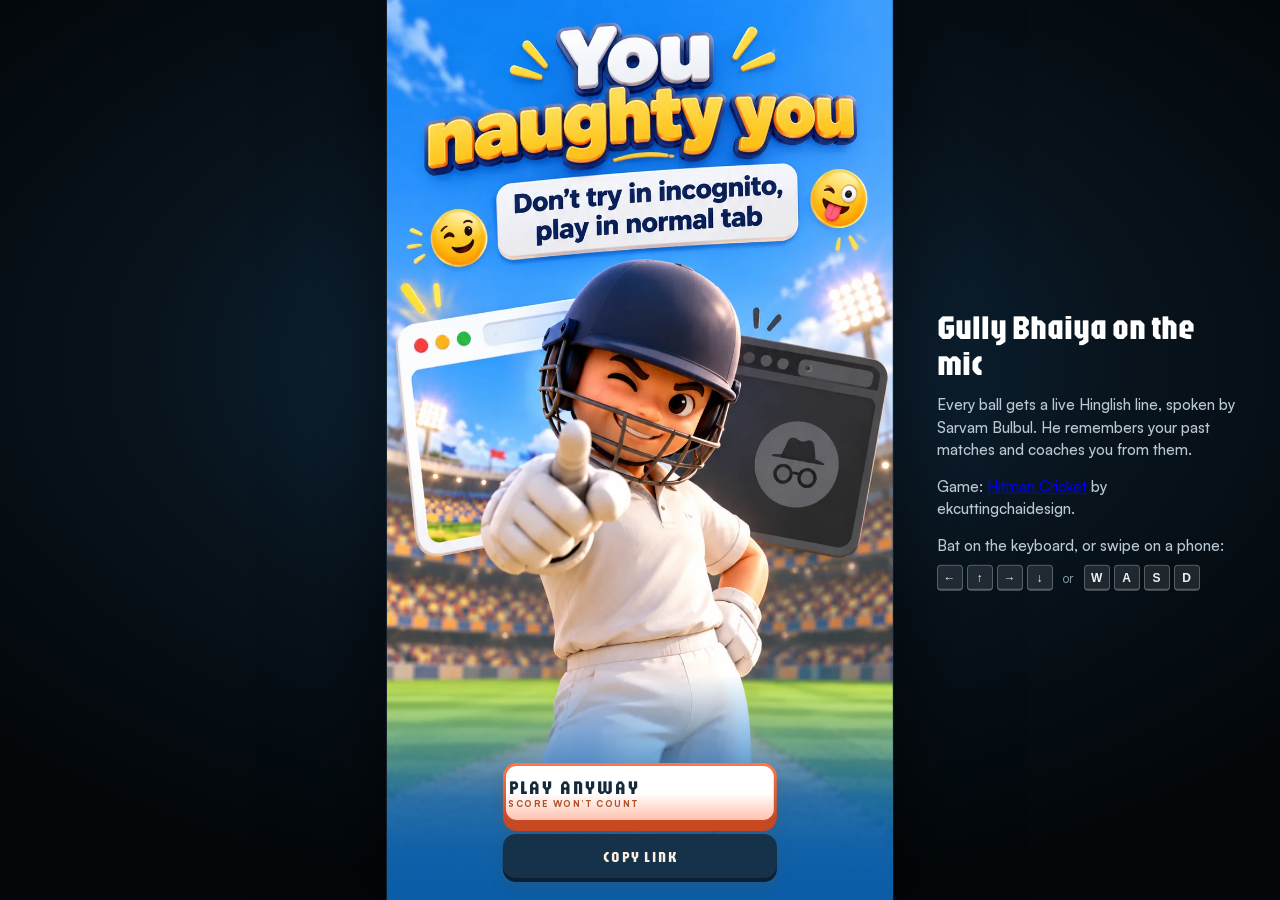
==== src/bulbul_build/web/hitman/index.html @ 7174f28b "Hitman: highlight reel of the innings, with a Share button on the end card Each ball is recorded in " ====
<!doctype html>
<html lang="en">
  <head>
    <meta charset="UTF-8" />
    <meta name="viewport" content="width=device-width, initial-scale=1.0, viewport-fit=cover" />
    <meta name="theme-color" content="#101e2c" />
    <meta name="description" content="Own the crease. A free 3D cricket batting challenge: five overs, three wickets, and one high score to chase." />
    <meta property="og:title" content="Hitman Cricket — Own the crease" />
    <meta property="og:description" content="Five overs. Three wickets. Swipe to bat on your phone, or play with your keyboard. Can you beat your friends?" />
    <meta property="og:type" content="website" />
    <title>Hitman Cricket with Gully Bhaiya — live Bulbul commentary</title>
    <link rel="icon" type="image/svg+xml" href="favicon.svg" />
    <script type="module" crossorigin src="./assets/index-Nsy9XNkb.js"></script>
    <link rel="stylesheet" crossorigin href="./assets/index-D9Z8bbil.css">
  </head>
  <body>
    <div id="app"></div>
    <!-- Beside the game on a desktop, where there is room (see .desk-note in styles.css). -->
    <!-- Bulbul build: features that need the game's own server, or stand between the player and the innings. -->
    <style>#cover-profile,#feedback-open,#feedback-pause,#feedback-card,#challenge-set,#card-key,.ec-player{display:none!important}</style>
    <aside class="desk-note" aria-label="About this page">
      <h2>Gully Bhaiya on the mic</h2>
      <p>Every ball gets a live Hinglish line, spoken by Sarvam Bulbul. He remembers your past matches and coaches you from them.</p>
      <p class="bb-credit">Game: <a href="https://github.com/ekcuttingchaidesign/Hitman-Cricket" target="_blank" rel="noopener">Hitman Cricket</a> by ekcuttingchaidesign.</p>
      <p>Bat on the keyboard, or swipe on a phone:</p>
      <div class="desk-keys"><span class="desk-keyset"><kbd>←</kbd><kbd>↑</kbd><kbd>→</kbd><kbd>↓</kbd></span><span>or</span><span class="desk-keyset"><kbd>W</kbd><kbd>A</kbd><kbd>S</kbd><kbd>D</kbd></span></div>
    </aside>
    <!-- bulbul-build: Gully Bhaiya live commentary (Sarvam Bulbul). The game is Hitman Cricket by ekcuttingchaidesign. -->
    <script src="/static/hitman-voice.js"></script>
    <!-- bulbul-build: the highlight reel and its Share button (records in the browser). -->
    <script src="/static/hitman-reel.js"></script>
  </body>
</html>
---- src/bulbul_build/web/hitman/assets/index-D9Z8bbil.css ----
.k-t-overline{font:700 calc(var(--u) * 11)/1.2 var(--f-ui);letter-spacing:.14em;text-transform:uppercase}.k-t-tag{font:700 calc(var(--u) * 9)/1.2 var(--f-ui);letter-spacing:.1em;text-transform:uppercase}.k-t-body{font:500 calc(var(--u) * 14)/1.4 var(--f-ui)}.k-t-small{font:500 calc(var(--u) * 12)/1.3 var(--f-ui)}.k-t-label{font:700 calc(var(--u) * 14)/1.3 var(--f-ui)}.k-t-lead{font:700 calc(var(--u) * 18)/1.2 var(--f-ui)}.k-t-title{font:400 calc(var(--u) * 30)/1 var(--f-display);letter-spacing:.03em}.k-t-num{font:900 calc(var(--u) * 30)/1 var(--f-ui);letter-spacing:-.033em}.k-t-num-xl{font:900 calc(var(--u) * 80)/.9 var(--f-ui);letter-spacing:-.05em}.k-t-title,.k-cta-face,.k-ticket-pill,.k-pit-mode,.k-pit-label,.k-road-title,.kg-title{font-optical-sizing:none;font-variation-settings:"opsz" 6}.k-icon{display:block;width:calc(var(--u) * 20);height:calc(var(--u) * 20);flex-shrink:0}.k-cta{--ledge:var(--c-mode-ledge);--face:var(--c-mode);--ink:var(--c-text);display:inline-flex;flex-direction:column;align-items:stretch;height:calc(var(--u) * 56);min-height:var(--tap);margin:0;padding:0 0 calc(var(--u) * 5);border:0;position:relative;border-radius:calc(var(--u) * 16);background:var(--ledge);color:var(--ink);text-decoration:none}.k-cta-face{display:flex;flex:1;align-items:center;justify-content:center;gap:calc(var(--u) * 8);padding:0 calc(var(--u) * 16);border:2px solid var(--ledge);border-radius:calc(var(--u) * 12);background:var(--face);font:400 calc(var(--u) * 14)/1 var(--f-display);letter-spacing:.07em;white-space:nowrap;transition:transform .08s}.k-cta:active:not(:disabled) .k-cta-face{transform:translateY(calc(var(--u) * 3))}.k-cta:focus-visible{outline-color:var(--c-accent-soft)}.k-cta.is-wide{display:flex;width:100%}.k-cta--primary{--ledge:var(--c-cta-rim-bottom);--face:var(--g-cta-face);--ink:var(--c-cta-ink);padding:calc(var(--u) * 2) calc(var(--u) * 2) calc(var(--u) * 12);border-radius:calc(var(--u) * 14);background:var(--g-cta-rim)}.k-cta--primary{min-width:calc(var(--u) * 210)}.k-cta--primary .k-cta-face{position:relative;overflow:hidden;border:0;font-size:calc(var(--u) * 22);letter-spacing:.08em}.k-cta--primary .k-cta-face>span{position:relative}.k-cta-chevrons{position:absolute;top:-26%;left:57.8%;height:150%;aspect-ratio:73/63;pointer-events:none;background:url("data:image/svg+xml,%3csvg%20preserveAspectRatio='none'%20overflow='visible'%20style='display:%20block;'%20width='46'%20height='63'%20viewBox='0%200%2046%2063'%20fill='none'%20xmlns='http://www.w3.org/2000/svg'%3e%3cpath%20id='Chevron'%20d='M0%200H20.3462L46%2031.5L20.3462%2063H0L25.6538%2031.5L0%200Z'%20fill='%23CB4C24'%20fill-opacity='0.06'/%3e%3c/svg%3e") 0 0/63% 100% no-repeat,url("data:image/svg+xml,%3csvg%20preserveAspectRatio='none'%20overflow='visible'%20style='display:%20block;'%20width='46'%20height='63'%20viewBox='0%200%2046%2063'%20fill='none'%20xmlns='http://www.w3.org/2000/svg'%3e%3cpath%20id='Chevron'%20d='M0%200H20.3462L46%2031.5L20.3462%2063H0L25.6538%2031.5L0%200Z'%20fill='%23CB4C24'%20fill-opacity='0.1'/%3e%3c/svg%3e") 100% 0/63% 100% no-repeat}@media(prefers-reduced-motion:no-preference){.k-cta-chevrons{left:-40%;animation:k-cta-chevrons 3.6s cubic-bezier(.45,0,.55,1) infinite}}@keyframes k-cta-chevrons{0%{left:-40%}70%,to{left:105%}}.k-cta--mode{width:calc(var(--u) * 96)}.k-cta--mode .k-cta-face{padding:0 calc(var(--u) * 12)}.k-cta--share{--ledge:var(--c-share-ledge);--face:var(--c-share)}.k-cta--challenge{--ledge:var(--c-challenge-ledge);--face:var(--c-challenge)}.k-cta--share,.k-cta--challenge{width:calc(var(--u) * 56);min-width:var(--tap)}.k-cta--share .k-cta-face,.k-cta--challenge .k-cta-face{padding:0}.k-cta--play-small{--ledge:var(--c-cta-ledge);--face:var(--c-cta-face);--ink:var(--c-cta-ink);height:auto;min-height:0;padding:calc(var(--u) * 2) calc(var(--u) * 2) calc(var(--u) * 5);border-radius:calc(var(--u) * 14)}.k-cta--play-small .k-cta-face{flex:none;height:calc(var(--u) * 36);padding:0 calc(var(--u) * 18);border:0;border-radius:calc(var(--u) * 11);font-size:calc(var(--u) * 16);letter-spacing:.08em}.k-cta--secondary .k-cta-face,.k-cta--share-wide .k-cta-face{font-size:calc(var(--u) * 18);letter-spacing:.08em}.k-cta--share-wide{--ledge:var(--c-share-ledge);--face:var(--c-share)}.k-cta--share-wide .k-cta-face{gap:calc(var(--u) * 10)}.k-cta--save{--ledge:#6c7f8b;--face:var(--c-cta-face);--ink:var(--c-cta-ink);height:auto;min-height:0;padding-bottom:calc(var(--u) * 4);border-radius:calc(var(--u) * 12)}.k-cta--save .k-cta-face{flex:none;height:calc(var(--u) * 36);border-radius:calc(var(--u) * 9)}.k-cta--play-small:after,.k-cta--save:after{content:"";position:absolute;inset:-3px -2px}.k-icon-button{display:inline-flex;align-items:center;justify-content:center;width:var(--tap);height:var(--tap);margin:0;padding:0;border:1px solid #ffffff1a;border-radius:14px;background:var(--c-card-top);color:var(--c-text)}.k-pill{--dot:var(--c-blast);display:inline-flex;align-items:center;gap:calc(var(--u) * 8);min-width:calc(var(--u) * 170);height:var(--tap);margin:0;padding:0 calc(var(--u) * 12) 0 calc(var(--u) * 14);border:1px solid #ffffff1a;border-radius:22px;background:#1a1e24e6;color:var(--c-text);font:700 calc(var(--u) * 14)/1.3 var(--f-ui);text-align:left}.k-pill-dot{width:8px;height:8px;border-radius:50%;background:var(--dot);flex-shrink:0}.k-pill-label{flex:1;min-width:0;overflow:hidden;text-overflow:ellipsis;white-space:nowrap}.k-pill .k-icon{width:16px;height:16px;color:var(--c-text-3);transition:transform .16s}.k-pill:active:not(:disabled),.k-pill.is-pressed{background:#272d35}.k-pill:focus-visible,.k-pill.is-focus{outline:0;border:2px solid var(--c-accent-soft);padding-left:calc(var(--u) * 14 - 1px);padding-right:calc(var(--u) * 12 - 1px)}.k-pill[aria-expanded=true]{background:var(--c-text);border-color:transparent;color:var(--c-ink)}.k-pill[aria-expanded=true] .k-icon{color:var(--c-ink);transform:rotate(180deg)}.k-tabs,.k-chips{display:flex;gap:calc(var(--u) * 8);align-items:center}.k-tab,.k-chip{position:relative;margin:0;border:0;font:700 calc(var(--u) * 14)/1.3 var(--f-ui);white-space:nowrap}.k-tab:after,.k-chip:after{content:"";position:absolute;inset:-5px -2px}.k-tab{display:inline-flex;align-items:center;justify-content:center;min-width:calc(var(--u) * 110);height:calc(var(--u) * 36);padding:0 calc(var(--u) * 12);border-radius:12px;background:transparent;color:var(--c-text-2)}.k-tab[aria-selected=true]{background:var(--c-text);color:var(--c-ink)}.k-chip{display:inline-flex;align-items:center;height:calc(var(--u) * 34);padding:0 calc(var(--u) * 14);border:1px solid #ffffff14;border-radius:17px;background:var(--c-card-top);color:var(--c-text-2)}.k-chip[aria-pressed=true]{border-color:var(--c-accent);background:#ed704429;color:var(--c-accent-soft)}.k-rank{display:flex;align-items:flex-start;gap:calc(var(--u) * 12);padding:calc(var(--u) * 12) calc(var(--u) * 16);color:var(--c-text);font-family:var(--f-ui)}.k-rank-avatar{display:block;width:calc(var(--u) * 48);height:calc(var(--u) * 48);border-radius:50%;flex-shrink:0;object-fit:cover}.k-rank-text{display:flex;flex:1;flex-direction:column;gap:calc(var(--u) * 4);min-width:0}.k-rank-who{display:flex;align-items:center;gap:calc(var(--u) * 6);min-width:0;color:var(--c-text-2)}.k-rank-who>span:first-child{overflow:hidden;text-overflow:ellipsis;white-space:nowrap}.k-rank-first{flex-shrink:0;padding:calc(var(--u) * 2) calc(var(--u) * 6);border-radius:6px;background:#5bd08f26;color:var(--c-win)}.k-rank-line{margin:0}.k-rank-line b{color:var(--c-accent);font-weight:inherit}.k-rank-best{display:flex;align-items:center;gap:calc(var(--u) * 6);color:var(--c-win);white-space:pre}.k-rank-best .k-icon{width:calc(var(--u) * 14);height:calc(var(--u) * 14)}.k-actions{display:flex;height:calc(var(--u) * 52);border-top:1px solid var(--c-line)}.k-action{display:flex;flex:1;align-items:center;justify-content:center;gap:calc(var(--u) * 8);min-width:0;margin:0;padding:0;border:0;background:none;color:var(--c-text);font:700 calc(var(--u) * 14)/1.3 var(--f-ui)}.k-action+.k-action{border-left:1px solid var(--c-line)}.k-action .k-icon{width:calc(var(--u) * 18);height:calc(var(--u) * 18)}.k-action .k-icon.is-chevron{width:calc(var(--u) * 14);height:calc(var(--u) * 14);color:#6c7f8b}.k-action.is-board .k-icon:first-child{color:var(--c-win)}.k-action.is-career .k-icon:first-child{color:var(--c-accent)}.k-ticket{display:flex;align-items:center;border-radius:16px;background:var(--c-surface);font-family:var(--f-ui)}.k-ticket-key{display:flex;flex:1;flex-direction:column;gap:calc(var(--u) * 6);min-width:0;padding:calc(var(--u) * 12) calc(var(--u) * 14) calc(var(--u) * 12) calc(var(--u) * 16)}.k-ticket-label{display:flex;align-items:center;gap:calc(var(--u) * 6);color:var(--c-text-3)}.k-ticket-label .k-icon{width:calc(var(--u) * 13);height:calc(var(--u) * 13)}.k-ticket-pill{display:flex;align-items:center;height:calc(var(--u) * 26);padding:0 calc(var(--u) * 10);border-radius:7px;background:linear-gradient(90deg,#fff,#ece6f8 45%,#b4f1de 70%,#f6c9e6,#c6f1ff);color:var(--c-cta-ink);font:400 calc(var(--u) * 15)/1 var(--f-display);letter-spacing:.03em;overflow:hidden;white-space:nowrap;text-overflow:ellipsis}.k-ticket-perf{position:relative;align-self:stretch;width:0;border-left:2px dashed #ffffff29;margin:calc(var(--u) * 12) 0}.k-ticket-perf:before,.k-ticket-perf:after{content:"";position:absolute;left:-10px;width:18px;height:18px;border-radius:50%;background:var(--k-notch,var(--c-page))}.k-ticket-perf:before{top:calc(var(--u) * -12 - 9px)}.k-ticket-perf:after{bottom:calc(var(--u) * -12 - 9px)}.k-ticket-save{display:flex;align-items:center;padding:0 calc(var(--u) * 12) 0 calc(var(--u) * 14)}.k-pit{display:flex;align-items:center;gap:calc(var(--u) * 10);height:calc(var(--u) * 52);padding:0 calc(var(--u) * 10) 0 calc(var(--u) * 20);background:#05070a;color:#fff}.k-pit-mode{flex:1;min-width:0;margin:0;font:400 calc(var(--u) * 18)/1 var(--f-display);letter-spacing:.08em;white-space:nowrap;overflow:hidden;text-overflow:ellipsis}.k-pit-label{font:400 calc(var(--u) * 13)/1 var(--f-display);letter-spacing:.12em;color:#ffffff8c;white-space:nowrap}.k-pit-sound{position:relative;display:inline-flex;align-items:center;justify-content:center;width:36px;height:36px;margin:0;padding:0;border:0;border-radius:50%;background:#ffffff14;color:#ffffffe6}.k-pit-sound:after{content:"";position:absolute;inset:-4px}.k-pit-sound .k-icon{width:17px;height:17px}.k-badge{--size:calc(var(--u) * 96);position:relative;display:inline-block;width:var(--size);height:var(--size);flex-shrink:0}.k-badge img{position:absolute;left:-1.92%;top:-4.17%;width:103.84%;height:116.67%;max-width:none}.k-road{position:relative;display:flex;flex-direction:column;gap:calc(var(--u) * 14);padding:calc(var(--u) * 16) calc(var(--u) * 18) calc(var(--u) * 18);border:1px solid #ffffff14;border-radius:24px;background:linear-gradient(#20252c,#13161a);box-shadow:inset 0 1px #ffffff0f;color:var(--c-text);font-family:var(--f-ui);overflow:hidden}.k-road-head{display:flex;flex-direction:column;gap:calc(var(--u) * 2)}.k-road-title{font:400 calc(var(--u) * 13)/1 var(--f-display);letter-spacing:.12em;color:var(--c-text-2)}.k-road-goal{margin:0;font:700 calc(var(--u) * 14)/1.3 var(--f-ui)}.k-road-track{--edge:calc(var(--u) * 14);position:relative;height:calc(var(--u) * 94)}.k-road-line,.k-road-fill{position:absolute;left:var(--edge);top:calc(var(--u) * 24);height:4px;border-radius:2px}.k-road-line{right:var(--edge);background:#ffffff14}.k-road-fill{width:calc((100% - 2 * var(--edge)) * var(--at));background:linear-gradient(90deg,#9dbbe0,#f0c79e,#f2f5f8 34.1%,#ffe08a 51.667%)}.k-road-rung{--x:0;position:absolute;top:0;left:calc(var(--edge) + (100% - 2 * var(--edge)) * var(--x));display:flex;flex-direction:column;align-items:center;transform:translate(-50%)}.k-road-rung .k-badge{--size:calc(var(--u) * 36);margin-top:calc(var(--u) * 8)}.k-road-rung.is-here .k-badge{--size:calc(var(--u) * 46);margin:calc(var(--u) * 3) 0 calc(var(--u) * -5)}.k-road-name{margin-top:calc(var(--u) * 8);font:700 calc(var(--u) * 9)/1.2 var(--f-ui);letter-spacing:.1em;color:var(--c-text-3)}.k-road-rung.is-reached .k-road-name{color:var(--c-text-2)}.k-road-rung.is-here .k-road-name{color:var(--c-text)}.k-road-at{margin-top:calc(var(--u) * 5);font:500 calc(var(--u) * 10)/1.2 var(--f-ui);color:var(--c-text-3)}.k-road-you{position:absolute;top:calc(var(--u) * -6);left:calc(var(--edge) + (100% - 2 * var(--edge)) * var(--at));display:flex;flex-direction:column;align-items:center;transform:translate(-50%)}.k-road-you span{padding:calc(var(--u) * 2) calc(var(--u) * 7);border-radius:8px;background:var(--c-text);color:var(--c-ink)}.k-road-you:after{content:"";width:2px;height:calc(var(--u) * 10);background:var(--c-text)}.kg{position:absolute;inset:0;overflow-y:auto;overscroll-behavior:contain;padding:calc(var(--u) * 48) calc(var(--u) * 20) calc(var(--u) * 60);background:var(--c-page);color:var(--c-text);font-family:var(--f-ui);--k-notch:var(--c-page) }.kg-title{margin:0;font:400 calc(var(--u) * 36)/1 var(--f-display);letter-spacing:.02em}.kg-note{margin:calc(var(--u) * 6) 0 0;color:var(--c-text-3)}.kg-section{display:flex;flex-direction:column;gap:calc(var(--u) * 12);margin-top:calc(var(--u) * 36)}.kg-head{margin:0;color:var(--c-gold)}.kg-section p{margin:0}.kg-row{display:flex;align-items:center;gap:calc(var(--u) * 12)}.kg-wrap{flex-wrap:wrap}.kg-stack{display:flex;flex-direction:column;gap:calc(var(--u) * 12)}.kg-swatches{display:grid;grid-template-columns:repeat(4,1fr);gap:calc(var(--u) * 10)}.kg-swatch{margin:0}.kg-swatch span{display:block;height:calc(var(--u) * 44);border-radius:10px;border:1px solid #ffffff14}.kg-swatch figcaption{margin-top:4px;color:var(--c-text-2);font-size:calc(var(--u) * 10)}.kg-swatch code{color:var(--c-text-3);font-size:calc(var(--u) * 9)}.kg-card{border-radius:16px;background:linear-gradient(var(--c-card-top),var(--c-card-bottom));overflow:hidden}@font-face{font-family:Jaro;src:url(./jaro-latin-CAFlbpT1.woff2) format("woff2");font-weight:400;font-display:swap}@font-face{font-family:Satoshi;src:url(./satoshi-latin-Bb1LqMRi.woff2) format("woff2");font-weight:300 900;font-display:swap}@font-face{font-family:Display;src:local("Bahnschrift Condensed"),local("Bahnschrift");font-weight:100 900;font-display:swap}:root{--top-gap:max(env(safe-area-inset-top,0px),calc(var(--u) * 14));font-family:Segoe UI,Arial,sans-serif;color:#172b3b;background:#0f1f2b;font-synthesis:none;--c-page:#0a0b0d;--c-card-top:#1b2027;--c-card-bottom:#111419;--c-surface:#152b3c;--c-line:#ffffff14;--c-text:#f5efe6;--c-text-2:#a3b3bd;--c-text-3:#8494a0;--c-ink:#0b0f14;--c-accent:#ed7044;--c-accent-soft:#ffb08f;--c-cta-ledge:#e9582b;--c-cta-face:#fff;--c-cta-ink:#152b3c;--c-cta-rim-top:#ff764b;--c-cta-rim-bottom:#c74821;--c-cta-face-bottom:#ffc2af;--g-cta-rim:linear-gradient(180deg,var(--c-cta-rim-top),var(--c-cta-rim-bottom));--g-cta-face:linear-gradient(180deg,#fff 50%,var(--c-cta-face-bottom));--c-mode:#2b5f8f;--c-mode-ledge:#173a5a;--c-share:#12924a;--c-share-ledge:#0a5c2d;--c-challenge:#1e7bea;--c-challenge-ledge:#0f4ea8;--c-blast:#3f88f2;--c-marathon:#004225;--c-survival:#ff5a4e;--c-win:#5bd08f;--c-draw:#f2b544;--c-loss:#ff6b5e;--c-gold:#f5b83d;--f-ui:Satoshi,"Segoe UI",Arial,sans-serif;--f-display:Jaro,"Arial Narrow",Impact,sans-serif;--u:clamp(.82px,calc(100cqw / 402),1.2px);--tap:44px;--navy:#152b3c;--muted:#65747b;--orange:var(--c-accent);--display:Display,"Arial Narrow",Impact,sans-serif;--cta:Jaro,Display,"Arial Narrow",Impact,sans-serif;--cta-orange:var(--c-cta-ledge);--cta-ink:var(--c-cta-ink);--card:var(--f-ui);--pad:max(16px,env(safe-area-inset-left));--pad-right:max(16px,env(safe-area-inset-right));--pad-top:max(14px,env(safe-area-inset-top));--pad-bottom:max(14px,env(safe-area-inset-bottom)) }*{box-sizing:border-box}html,body{height:100%;overflow:hidden;overscroll-behavior:none}body{margin:0}button,a{-webkit-tap-highlight-color:transparent}button{font:inherit;cursor:pointer;transition:background .16s,transform .16s,opacity .16s}button:disabled{opacity:.3;cursor:default}button:focus-visible,a:focus-visible{outline:3px solid #ec754a;outline-offset:4px}.primary-button:focus-visible{outline-color:#fff2e4}button:hover:not(:disabled){transform:translateY(-1px)}button:active:not(:disabled){transform:translateY(1px)}.hidden{display:none!important}svg{flex-shrink:0}kbd{font:600 12px Segoe UI,sans-serif;border:1px solid #ffffff40;border-bottom-width:2px;border-radius:4px;display:inline-flex;justify-content:center;align-items:center;min-width:23px;height:23px;padding:0 5px;background:#ffffff1a;color:#eef4f2}#app{position:fixed;inset:0;container:app/size}.desk-note{display:none}@media(pointer:fine)and (min-aspect-ratio:3/4){html,body{background:radial-gradient(70% 60% at 50% 40%,#12304a,#08131c 55%,#03070a)}#app{left:50%;right:auto;width:min(100vw,56.25dvh);transform:translate(-50%);box-shadow:0 0 0 1px #ffffff12,0 0 90px #000000b3}}@media(pointer:fine)and (min-aspect-ratio:5/4){.desk-note{position:fixed;top:50%;left:calc(50% + min(50vw,28.125dvh) + max(24px,(50vw - min(50vw,28.125dvh) - 300px) / 2));width:min(300px,calc(50vw - min(50vw,28.125dvh) - 48px));transform:translateY(-50%);display:flex;flex-direction:column;align-items:flex-start;gap:14px;font-family:var(--card);color:#fff}}.desk-note h2{margin:0;font-family:var(--cta);font-weight:400;font-size:34px;line-height:1.05}.desk-note p{margin:0;font-size:15px;font-weight:500;line-height:1.5;color:#b9c8d3}.desk-qr{display:flex;flex-direction:column;align-items:center;gap:8px;margin-top:4px;padding:12px 12px 10px;border-radius:16px;background:#fff;box-shadow:0 12px 30px #0000008c}.desk-qr img{display:block;width:148px;height:148px;image-rendering:pixelated}.desk-qr span{font-weight:800;font-size:13px;letter-spacing:.04em;color:#0d1c27}.desk-keys{display:flex;flex-wrap:wrap;align-items:center;gap:8px 10px;margin-top:-6px;font-size:13px;color:#8fa2af}.desk-keyset{display:inline-flex;gap:4px;white-space:nowrap}.desk-keys kbd{min-width:26px;height:26px}.stage{position:absolute;inset:0;overflow:hidden;background:#a9cbd0;isolation:isolate}.stage>canvas{display:block;position:absolute;inset:0;width:100%;height:100%}.stage.playing{touch-action:none;user-select:none;-webkit-user-select:none;-webkit-touch-callout:none}.stage.playing>canvas{touch-action:none}.stage.playing.modal-open{touch-action:pan-y}.hud-top{position:absolute;top:var(--pad-top);left:var(--pad);right:var(--pad-right);display:flex;justify-content:flex-end;align-items:center;gap:12px;z-index:9}.hud-actions{display:flex;position:relative;border-radius:12px;background:linear-gradient(180deg,#132d42f2,#0b1f2ef0);border:1px solid #ffffff1a;box-shadow:0 10px 26px #06121b59,0 1px #ffffff1a inset;-webkit-backdrop-filter:blur(8px);backdrop-filter:blur(8px)}.sound-note{position:absolute;top:calc(100% + 8px);right:0;white-space:nowrap;padding:6px 10px;border-radius:8px;background:#14313ee6;color:#f3f7ec;font-size:12px;font-weight:650;letter-spacing:.3px;opacity:0;transform:translateY(-4px);transition:opacity .18s,transform .18s;pointer-events:none}.sound-note.is-up{opacity:1;transform:none}.hud-button{display:flex;align-items:center;justify-content:center;background:#f3f7ecc4;border:1px solid #ffffff66;color:#204252;border-radius:9px;height:38px;width:38px;-webkit-backdrop-filter:blur(4px);backdrop-filter:blur(4px);box-shadow:0 2px 8px #14313e1f}.hud-button svg{width:17px;height:17px}.hud-button:hover:not(:disabled){background:#fbfdf6}.hud-actions .hud-button{height:44px;width:40px;border:0;border-radius:0;background:none;box-shadow:none;color:#dfe9ee;-webkit-backdrop-filter:none;backdrop-filter:none}.hud-actions #sound~.hud-button{box-shadow:inset 1px 0 #ffffff14}.hud-actions .hud-button:hover:not(:disabled){background:none;color:#fff}.hud-actions .hud-button:disabled{color:#dfe9ee66}.score-stack{position:absolute;top:var(--pad-top);left:var(--pad);z-index:4;--bar:linear-gradient(180deg,#132d42f2,#0b1f2ef0);--bar-edge:#ffffff1a;--bar-shadow:0 10px 26px #06121b59,0 1px 0 #ffffff1a inset;--rule:#ffffff14;--quiet:#8fb0c7 }.score-bug{display:flex;flex-direction:column;border-radius:12px;overflow:hidden;color:#f6f1e4;background:var(--bar);border:1px solid var(--bar-edge);box-shadow:var(--bar-shadow);-webkit-backdrop-filter:blur(8px);backdrop-filter:blur(8px)}.scoreboard,.survive-card{display:flex;align-items:stretch;height:44px}.bug-tag{display:flex;align-items:center;padding:0 10px;background:var(--orange);color:#1a0d06;font:800 8.5px/1.05 var(--card);letter-spacing:.14em}.bug-total{display:flex;align-items:center;padding:0 12px;font:900 28px/1 var(--card);letter-spacing:-.01em;font-variant-numeric:tabular-nums;white-space:nowrap}.bug-slash,.bug-wkts{font-size:19px;color:#ffb98f}.bug-slash{margin:0 1px}.bug-cell,.survive-card .sc-cell{display:flex;flex-direction:column;align-items:center;justify-content:center;gap:4px;min-width:46px;padding:0 11px;box-shadow:inset 1px 0 0 var(--rule)}.bug-cell b,.survive-card .sc-cell b{font:900 18px/1 var(--card);font-variant-numeric:tabular-nums;white-space:nowrap}.bug-cell i,.survive-card .sc-label,.confidence-label{font:800 7.5px/1 var(--card);font-style:normal;letter-spacing:.16em;color:var(--quiet);white-space:nowrap}.bug-cell .bug-last{display:inline-grid;place-items:center;min-width:22px;height:22px;padding:0 6px;border-radius:11px;background:#ffffff1f;font-size:13px}.bug-cell .bug-last.boundary-color{background:#b9e37a;color:#10311a}.bug-cell .bug-last.wicket-color{background:#ff7a63;color:#2a0905}.meters{display:flex}.meters>.confidence{flex:1;min-width:0}.confidence{display:block;border-top:1px solid var(--rule)}.confidence-inner{display:flex;align-items:center;gap:9px;padding:5px 11px 6px}.confidence-head{display:contents}.confidence-label{flex:none;min-width:13em;transition:color .3s}.confidence-track{flex:1;display:block;min-width:48px;height:6px;border-radius:3px;background:#ffffff29;overflow:hidden}.injury-cap{order:1}.confidence-track>i{display:block;height:100%;width:0;border-radius:3px;background:linear-gradient(90deg,#6ea99a,#d1e39d);transition:width .5s cubic-bezier(.3,.9,.3,1)}.confidence.is-full .confidence-label{color:#ffcbaa}.confidence.is-full .confidence-track>i{background:linear-gradient(90deg,#ef8f52,#ffe09b);box-shadow:0 0 10px #ffb35f}.confidence.is-primed .confidence-label{color:#ffe6b3}.score-bug:has(.confidence.is-full){animation:charged 1.15s ease-in-out infinite}.score-bug:has(.confidence.is-primed){animation-duration:.52s}.result{position:absolute;top:20%;left:0;right:0;text-align:center;z-index:4;pointer-events:none;color:#fff;animation:call 1.5s ease-out forwards}.result>strong{font-family:var(--display);font-size:clamp(38px,7cqw,66px);display:block;line-height:1;letter-spacing:-.5px;text-shadow:0 3px 16px #0d2634b3,0 1px 2px #0d263480}.result>span{display:block;margin-top:7px;font-size:10px;letter-spacing:2.6px;font-weight:750;color:#f2f8f9;text-shadow:0 1px 3px #0d2634,0 2px 10px #0d2634}.result.is-boundary>strong{color:#ffb277}.result.is-wicket>strong{color:#ff9c86}.result.is-advance{top:32%}.result.is-advance>strong{color:#ffd98a;font-size:clamp(23px,4.3cqw,46px);max-width:min(560px,calc(100% - 2 * var(--pad)));margin:0 auto}@keyframes charged{0%,to{box-shadow:0 10px 26px #06121b59,0 1px #ffffff1a inset,0 0 #ed704400}50%{box-shadow:0 10px 26px #06121b59,0 1px #ffffff1a inset,0 0 0 7px #ed704438}}@keyframes call{0%{opacity:0;transform:translateY(14px) scale(.94)}12%{opacity:1;transform:translateY(0) scale(1)}70%{opacity:1;transform:translateY(-10px) scale(1)}to{opacity:0;transform:translateY(-26px) scale(1)}}.phase-label{position:absolute;bottom:calc(var(--pad-bottom) + 28px);left:0;right:0;text-align:center;font-size:10px;letter-spacing:2.4px;font-weight:700;color:#f2f6df;text-shadow:0 1px 5px #17342b;pointer-events:none;z-index:3}.level-banner{--edge:#9fb8c8;--lasts:2.6s;position:absolute;top:30%;left:50%;width:min(520px,calc(100% - 2 * var(--pad)));box-sizing:border-box;display:flex;flex-direction:column;align-items:center;gap:5px;padding:11px 16px 12px;border-radius:10px;border-top:3px solid var(--edge);background:var(--bar);box-shadow:var(--bar-shadow);color:#f7f0e5;text-align:center;transform:translate(-50%);pointer-events:none;z-index:4}.level-banner .lb-eyebrow{font:800 10px/1 var(--card);letter-spacing:.18em;color:var(--edge)}.level-banner strong{font:400 clamp(22px,4.6cqw,34px)/1 var(--cta);letter-spacing:.02em;text-wrap:balance}.level-banner .lb-line{font:600 12.5px/1.3 var(--card);color:#c6d4dc}.level-banner.is-on{animation:level-banner var(--lasts) ease both}@keyframes level-banner{0%{opacity:0;transform:translate(-50%,10px)}9%{opacity:1;transform:translate(-50%)}86%{opacity:1;transform:translate(-50%)}to{opacity:0;transform:translate(-50%,-8px)}}@media(prefers-reduced-motion:reduce){.level-banner.is-on{animation-name:level-banner-still}@keyframes level-banner-still{0%,to{opacity:0}9%,86%{opacity:1}}}.result.is-missed-charge>span{color:#ffd08a}.stage.charge-on:after{content:"";position:absolute;inset:0;pointer-events:none;z-index:2;box-shadow:inset 0 0 0 3px #ffbe6ecc,inset 0 0 42px 8px #ed70443d;animation:charge-edge .62s ease-in-out infinite}@keyframes charge-edge{0%,to{opacity:.55}50%{opacity:1}}.swipe-guide{display:none;position:absolute;left:50%;bottom:calc(var(--pad-bottom) + 46px);width:176px;height:176px;margin-left:-88px;pointer-events:none;z-index:2;opacity:0;transition:opacity .45s ease}.touch-device .swipe-guide{display:block}.swipe-guide.is-on{opacity:1}.swipe-guide .hub{fill:#eef6df;fill-opacity:.45}.swipe-guide line{stroke-linecap:round;transition:opacity .35s ease}.swipe-guide .glow{stroke-width:6.5;filter:url(#sg-blur);opacity:.7}.swipe-guide .core{stroke-width:1.4;opacity:.7}.swipe-guide .gold,.swipe-guide .run,.swipe-guide .is-special .plain{opacity:0}.swipe-guide .is-special .glow.gold{stroke-width:8.5;opacity:1;animation:guide-breathe .62s ease-in-out infinite}.swipe-guide .is-special .core.gold{stroke-width:1.8;opacity:.9}.swipe-guide .is-special .run{opacity:.85;stroke:#fff3d0;stroke-width:2;stroke-dasharray:9 70;stroke-dashoffset:79;animation:guide-run 1.15s linear infinite}@keyframes guide-breathe{0%,to{opacity:.7}50%{opacity:1}}@keyframes guide-run{to{stroke-dashoffset:0}}.phase-label.is-primed{font-size:15px;letter-spacing:3.2px;color:#ffd98a;text-shadow:0 2px 10px #3a1c05,0 1px 3px #17342b;animation:primed .62s ease-in-out infinite}@keyframes primed{0%,to{opacity:.72;transform:scale(.99)}50%{opacity:1;transform:scale(1.03)}}.coach{position:absolute;bottom:calc(var(--pad-bottom) + 30px);left:50%;transform:translate(-50%);width:min(340px,calc(100% - 2 * var(--pad)));z-index:6;text-align:center;pointer-events:none}.coach-step{display:inline-block;font-size:9px;letter-spacing:2px;font-weight:750;color:#ffb277;background:#0f2433cc;border-radius:20px;padding:5px 12px}#coach-brief{margin:9px 0 0;font-size:14px;line-height:1.5;font-weight:600;color:#fff;text-shadow:0 1px 3px #0d2634,0 2px 12px #0d2634}.coach-cue{width:104px;height:104px;position:relative;margin:2px auto 0}.coach-cue.left{transform:rotate(-90deg)}.coach-cue.right{transform:rotate(90deg)}.cue-track{width:100%;height:100%;fill:none;stroke:#ffb277;stroke-width:6;stroke-linecap:round;stroke-linejoin:round;filter:drop-shadow(0 1px 4px #0d263488)}.cue-dot{position:absolute;left:50%;width:19px;height:19px;margin-left:-9.5px;border-radius:50%;background:#fff;box-shadow:0 0 0 7px #ffb27740;animation:cue 1.6s ease-in-out infinite}@keyframes cue{0%{top:76px;opacity:0}14%{opacity:1}66%{top:14px;opacity:1}to{top:14px;opacity:0}}.coach-how{display:block;margin-top:2px;font-size:11px;letter-spacing:1.6px;font-weight:750;color:#eaf3f4;text-shadow:0 1px 4px #0d2634}.ghost-button{pointer-events:auto;margin-top:12px;border:1px solid #ffffff40;background:#0f2433b3;color:#dfeaec;border-radius:20px;padding:8px 16px;font-size:10px;font-weight:750;letter-spacing:1.4px}.ghost-button:hover{background:#0f2433e6}.tutorial-active .score-stack,.tutorial-active .phase-label{display:none}.arena-bottom{position:absolute;bottom:var(--pad-bottom);left:var(--pad);right:var(--pad-right);display:flex;align-items:center;justify-content:space-between;color:#eef6df;font-size:9px;letter-spacing:1.5px;font-weight:650;text-shadow:0 1px 3px #18382b;pointer-events:none;z-index:3}.arena-bottom>span{display:flex;gap:8px;align-items:center}.direction-line{display:inline-block;width:26px;height:1px;background:#eef6df90}.panel{background:#0f2433f2;color:#fff;border-radius:14px;box-shadow:0 20px 50px #06131c59;-webkit-backdrop-filter:blur(6px);backdrop-filter:blur(6px);padding:26px 30px 28px;text-align:center}.cover-intro{position:absolute;inset:0;z-index:6;display:flex;flex-direction:column;align-items:center;padding:var(--top-gap) calc(var(--u) * 20) calc(var(--u) * 34);background:var(--c-page);font-family:var(--f-ui);text-align:center}.cover-plate{position:absolute;inset:0;z-index:-1;overflow:hidden}.cover-plate:after{content:"";position:absolute;inset:0;background:linear-gradient(180deg,#05070a99,#05070a00 20%,#0b0c0e00 52%,#0b0c0ee0 74%,#0b0c0e)}.cover-art{position:absolute;inset:0;width:100%;height:100%;object-fit:cover;object-position:50% 30%}.cover-top{align-self:stretch;display:flex;align-items:center;height:var(--tap)}.cover-title-wrap{position:relative;width:min(calc(var(--u) * 300),34cqh);margin-top:min(calc(var(--u) * 20),2cqh)}.cover-title{display:block;width:100%;height:auto}.cover-actions{display:flex;flex-direction:column;align-items:stretch;gap:calc(var(--u) * 12);width:100%;margin-top:auto}.cover-best{display:flex;align-items:center;gap:calc(var(--u) * 12);width:100%;margin:0;padding:calc(var(--u) * 10) calc(var(--u) * 14) calc(var(--u) * 10) calc(var(--u) * 12);border:1px solid #ffffff1a;border-radius:20px;background:linear-gradient(var(--c-card-top),var(--c-card-bottom));-webkit-backdrop-filter:blur(8px);backdrop-filter:blur(8px);color:var(--c-text);font-family:var(--f-ui);text-align:left}.cover-best-trophy{display:flex;align-items:center;justify-content:center;flex-shrink:0;width:calc(var(--u) * 40);height:calc(var(--u) * 40);border-radius:50%;background:#f5b83d26;color:var(--c-gold)}.cover-best-text{display:flex;flex:1;flex-direction:column;gap:calc(var(--u) * 2);min-width:0}#best-label{font:700 calc(var(--u) * 9)/1.2 var(--f-ui);letter-spacing:.1em;color:var(--c-text-3);white-space:nowrap}#best{font:700 calc(var(--u) * 14)/1.3 var(--f-ui);white-space:nowrap;overflow:hidden;text-overflow:ellipsis}#best big{font-size:calc(var(--u) * 18)}#best b{color:var(--c-accent);font-weight:inherit}.cover-best-chevron{width:calc(var(--u) * 18);height:calc(var(--u) * 18);color:var(--c-text-3)}.k-profile{display:inline-flex;align-items:center;gap:calc(var(--u) * 8);height:var(--tap);margin:0;padding:0 calc(var(--u) * 14) 0 4px;border:1px solid #ffffff1a;border-radius:22px;background:var(--c-card-top);color:var(--c-text);font-family:var(--f-ui);text-align:left}.k-profile-face{display:flex;align-items:center;justify-content:center;width:36px;height:36px;border-radius:50%;flex-shrink:0}.k-profile-face.is-guest{background:#2a313b;color:var(--c-text-3)}.k-profile-face.is-guest .k-icon{width:18px;height:18px}.k-profile-text{display:flex;flex-direction:column;min-width:0}.k-profile-who{font:700 calc(var(--u) * 9)/1.2 var(--f-ui);letter-spacing:.1em;color:#7e8f9a;text-transform:uppercase;white-space:nowrap;overflow:hidden;text-overflow:ellipsis;max-width:calc(var(--u) * 120)}.k-profile-what{font:700 calc(var(--u) * 14)/1.3 var(--f-ui);white-space:nowrap}body.start-screen .hud-top{top:var(--top-gap);right:calc(var(--u) * 20)}body.start-screen .hud-actions{background:none;border:0;box-shadow:none;-webkit-backdrop-filter:none;backdrop-filter:none}body.start-screen #sound{width:var(--tap);height:var(--tap);border:1px solid #ffffff1a;border-radius:14px;background:var(--c-card-top);color:var(--c-text);box-shadow:none}.cover-motion,.cover-shine{display:none}.cover-best-text{transition:opacity .2s ease}.cover-best-text.is-turning{opacity:0}.cover-art{transform:translate3d(calc(var(--px,0) * -10px * .3),calc(var(--py,0) * -8px * .3),0) scale(1.06)}.cover-layer{position:absolute;inset:-4%;transform:translate3d(calc(var(--px,0) * -10px * var(--depth)),calc(var(--py,0) * -8px * var(--depth)),0)}@media(prefers-reduced-motion:no-preference){.cover-intro .cover-motion{display:block;position:absolute;inset:0;pointer-events:none}.cover-intro .cover-shine{display:block;position:absolute;inset:0;mix-blend-mode:overlay;pointer-events:none;background:linear-gradient(129.5deg,#fff0 40%,#ffffff8c,#fff0 60%) no-repeat;background-size:300% 100%;background-position:150% 0;-webkit-mask:url(./title-B9C_iBy6.webp) center/contain no-repeat;mask:url(./title-B9C_iBy6.webp) center/contain no-repeat;animation:cover-shine 5s infinite}.cover-intro #start{animation:cover-halo 2.4s ease-in-out infinite}}@media(prefers-reduced-motion:reduce){.cover-art,.cover-layer{transform:none}}.cover-layer>*{position:absolute}.cover-beam{mix-blend-mode:screen;transform-origin:var(--ox) 0;transform:translate(var(--tx),var(--ty)) rotate(var(--tilt))}.cover-beam.is-left{--ox:6.58%;--tx:-9.83%;--ty:4.59%;--tilt:-8deg;left:calc(3.7% + 92.6% * -23 / 402);top:calc(3.7% + 92.6% * -59 / 874);width:calc(92.6% * 380 / 402);height:calc(92.6% * 560 / 874)}.cover-beam.is-right{--ox:92.42%;--tx:11.4%;--ty:3.97%;--tilt:8deg;left:calc(3.7% + 92.6% * 319 / 402);top:calc(3.7% + 92.6% * -10 / 874);width:calc(92.6% * 330 / 402);height:calc(92.6% * 560 / 874)}.cover-flash{left:calc(3.7% + 92.6% * var(--x) / 402);top:calc(3.7% + 92.6% * var(--y) / 874);width:calc(92.6% * 56 / 402);opacity:0;animation:cover-flash var(--every) linear infinite;animation-delay:var(--delay)}.cover-flash img{display:block;width:100%}.cover-flash .cover-flash-dot{position:absolute;left:45.5%;top:45.5%;width:9%}@keyframes cover-flash{0%{opacity:1}7%{opacity:0}to{opacity:0}}.cover-glint{left:calc(3.7% + 92.6% * 208.5 / 402);top:calc(3.7% + 92.6% * 418.5 / 874);width:calc(92.6% * 153 / 402);-webkit-mask:linear-gradient(90deg,#0000 0%,#000 12%,#000 22%,#0000 34%) 0 0/300% 100% no-repeat;mask:linear-gradient(90deg,#0000 0%,#000 12%,#000 22%,#0000 34%) 0 0/300% 100% no-repeat;animation:cover-glint 4s linear infinite}@keyframes cover-glint{0%,77.5%{-webkit-mask-position:100% 0;mask-position:100% 0;opacity:0}78%{opacity:1}to{-webkit-mask-position:-50% 0;mask-position:-50% 0;opacity:1}}.cover-puff{left:calc(3.7% + 92.6% * var(--x) / 402);top:calc(3.7% + 92.6% * var(--y) / 874);width:calc(92.6% * var(--w) / 402);height:calc(92.6% * var(--h) / 874);border-radius:50%;background:radial-gradient(closest-side,#f3f0e8,#e6e8eea8 40%,#dfe7f800);filter:blur(12px);opacity:.5;mix-blend-mode:screen;animation:cover-smoke var(--every) ease-in-out infinite alternate;animation-delay:var(--at)}@keyframes cover-smoke{0%{transform:translate(0) scale(1);opacity:.38}50%{opacity:.62}to{transform:translate(calc(var(--travel) * 1px)) scale(1.2);opacity:.42}}.cover-mote{left:calc(3.7% + 92.6% * var(--x) / 402);top:calc(3.7% + 92.6% * var(--y) / 874);width:calc(var(--size) * 1px);height:calc(var(--size) * 1px);border-radius:50%;background:radial-gradient(circle,#fff6dc,#fff6dccc 35%,#fff6dc00 72%);box-shadow:0 0 calc(var(--size) * 1.6px) #ffe9b0b3;opacity:0;animation:cover-mote var(--rise) linear infinite;animation-delay:var(--at)}@keyframes cover-mote{0%{opacity:0;transform:translate(0)}12%{opacity:.95}55%{transform:translate(calc(var(--sway) * 1px),calc(var(--u) * -40))}80%{opacity:.7}to{opacity:0;transform:translate(calc(var(--sway) * -.4px),calc(var(--u) * -80))}}@keyframes cover-shine{0%{background-position:150% 0;animation-timing-function:ease-out}24%,to{background-position:-50% 0}}@keyframes cover-halo{0%,to{filter:drop-shadow(0 0 0 #e8592b00)}50%{filter:drop-shadow(0 0 11px #e8592b8c)}}.play-button,.learn-button{width:clamp(196px,54cqw,300px);border-radius:13px;font-family:var(--cta);font-size:19px;font-weight:400;letter-spacing:2.2px;text-indent:2.2px;color:var(--cta-ink)}.play-button{min-height:60px;border:3px solid #0000;border-radius:14px;background:var(--g-cta-face) padding-box,var(--g-cta-rim) border-box;box-shadow:0 8px 0 var(--c-cta-rim-bottom),0 12px 14px #7a4a1e33}.play-button:hover:not(:disabled){box-shadow:0 9px 0 var(--c-cta-rim-bottom),0 14px 16px #7a4a1e3d}.play-button:active:not(:disabled){transform:translateY(6px);box-shadow:0 2px 0 var(--c-cta-rim-bottom),0 4px 8px #7a4a1e2e}.learn-button{min-height:56px;border:0;background:#16324a;color:#ffeede;box-shadow:0 4px #0c1f31,0 8px 14px #7a4a1e2e}.learn-button:hover:not(:disabled){background:#1d4160;box-shadow:0 5px #0c1f31,0 10px 16px #7a4a1e38}.learn-button:active:not(:disabled){transform:translateY(3px);box-shadow:0 1px #0c1f31,0 3px 7px #7a4a1e26}body.start-screen .score-stack,body.start-screen .arena-bottom{display:none}body.start-screen .hud-top{pointer-events:none}body.start-screen .hud-actions>:not(#sound):not(#sound-note){display:none}body.start-screen #sound{pointer-events:auto}.intro-panel{position:absolute;z-index:6;top:50%;left:50%;transform:translate(-50%,-50%);width:min(420px,calc(100% - 2 * var(--pad)));max-height:calc(100% - 2 * var(--pad-top));overflow-y:auto}.challenge-tag{display:inline-block;font-size:9px;letter-spacing:2px;font-weight:750;color:#ffb277;border:1px solid #ffb27759;border-radius:20px;padding:5px 12px;margin-bottom:14px}.panel h2{font-family:var(--display);font-size:41px;font-weight:750;line-height:1.05;letter-spacing:-1.2px;margin:0 0 12px}.panel p{font-size:13px;line-height:1.7;color:#c3d3d6;margin:0 0 18px}.eyebrow{font-size:10px;letter-spacing:1.8px;font-weight:750;margin:0 0 9px;color:#9fb6bb}.primary-button{display:inline-flex;align-items:center;justify-content:center;gap:10px;width:100%;min-height:46px;border:0;border-radius:8px;background:var(--orange);color:var(--cta-ink);font-size:12px;font-weight:800;letter-spacing:1.7px}.primary-button:hover{background:#f2814f}.primary-button svg{width:17px;height:17px}.start-hint{display:block;margin-top:12px;font-size:11px;color:#a9bfc3;line-height:1.6}.modal-overlay{position:absolute;inset:0;z-index:8;background:#0c1e2ae0;display:flex;align-items:center;justify-content:center;padding:var(--pad-top) var(--pad);overflow-y:auto;touch-action:pan-y}.modal-overlay>.panel{width:min(420px,100%);margin:auto}.scorecard{--ink:#f7f0e5;--quiet:#9fb2bd;--rule:#ffffff21;--ball:#e5473a;width:min(392px,100%);margin:auto;padding:24px 26px 22px;border-radius:18px;background:#0f2738;font-family:var(--card);color:var(--ink);text-align:left;box-shadow:0 9px #040e15,0 26px 46px #010609b3,inset 0 1px #ffffff1f}#end{background:#071219f2}.scorecard h2{font-size:10.5px;font-weight:700;letter-spacing:2px;text-transform:uppercase;color:var(--quiet);margin:0}.card-figures{display:flex;align-items:baseline;justify-content:space-between;gap:16px;margin:2px 0 0}.card-runs{font-size:clamp(60px,17cqw,78px);font-weight:900;letter-spacing:-3.4px;line-height:1;font-variant-numeric:tabular-nums;margin:0}.card-wickets{font-size:.34em;font-weight:600;letter-spacing:-.5px;color:var(--quiet)}.card-overs{display:flex;flex-direction:column;align-items:flex-end;gap:1px;font-size:26px;font-weight:800;letter-spacing:-.8px;font-variant-numeric:tabular-nums;margin:0}.card-overs small{font-size:10.5px;font-weight:600;letter-spacing:0;color:var(--quiet)}.card-line{font-size:13.5px;font-weight:500;line-height:1.5;color:var(--quiet);margin:7px 0 0}.card-balls{display:grid;grid-template-columns:repeat(var(--balls,30),1fr);align-items:end;gap:0 2px;height:30px;margin-top:13px}.card-balls i{height:calc(4px + var(--r,0) * 4.3px);transform-origin:50% 100%;border-radius:1.5px;background:var(--ink);opacity:calc(.24 + var(--r,0) * .126)}.card-balls .ball-unfaced{height:3px;opacity:.13}.card-balls .ball-out{position:relative;opacity:1;background:var(--ball)}.card-balls .ball-out:after{content:"";position:absolute;left:50%;bottom:10px;translate:-50% 0;width:6px;height:6px;border-radius:50%;background:var(--ball)}.card-stats{display:grid;grid-template-columns:auto auto 1fr;gap:0 26px;margin:16px 0 20px;padding-top:14px;border-top:1px solid var(--rule)}.card-stats dt{font-size:10.5px;font-weight:600;color:var(--quiet)}.card-stats dd{font-size:21px;font-weight:800;letter-spacing:-.6px;font-variant-numeric:tabular-nums;margin:2px 0 0}.key-button,.whatsapp-key,.story-key{display:flex;align-items:center;justify-content:center;gap:9px;width:100%;border-radius:10px;font-family:var(--cta);font-weight:400;text-decoration:none}.card-shares{display:flex;gap:9px;margin-top:16px}.card-shares>*{flex:1;min-width:0;margin-top:0}.key-button{min-height:54px;border:3px solid #0000;border-radius:14px;background:var(--g-cta-face) padding-box,var(--g-cta-rim) border-box;color:var(--cta-ink);font-size:17px;letter-spacing:2px;text-indent:2px;box-shadow:0 6px 0 var(--c-cta-rim-bottom),0 10px 12px #7a4a1e2e}.key-button:hover:not(:disabled){box-shadow:0 7px 0 var(--c-cta-rim-bottom),0 12px 14px #7a4a1e38}.key-button:active:not(:disabled){transform:translateY(4px);box-shadow:0 2px 0 var(--c-cta-rim-bottom),0 4px 7px #7a4a1e24}.whatsapp-key{min-height:46px;border:0;background:#0b8043;color:#fff;font-size:13.5px;letter-spacing:1px;box-shadow:0 4px #05502a,inset 0 1px #ffffff2b}.whatsapp-key svg{width:17px;height:17px}.whatsapp-key:hover{background:#0d9550}.whatsapp-key:active{transform:translateY(2px);box-shadow:0 2px #05502a,inset 0 1px #ffffff2b}.story-key{min-height:46px;border:0;background:#26506e;color:#ffeede;font-size:13.5px;letter-spacing:1px;box-shadow:0 4px #0b1e2b,inset 0 1px #ffffff1f}.story-key svg{width:17px;height:17px}.story-key:hover:not(:disabled){background:#2e5f82}.story-key:active:not(:disabled){transform:translateY(2px);box-shadow:0 2px #0b1e2b,inset 0 1px #ffffff1f}.scorecard .start-hint{margin-top:13px;text-align:center;font-size:11.5px;color:var(--quiet)}.scorecard button:focus-visible,.scorecard a:focus-visible{outline:2px solid var(--ink);outline-offset:3px}#end.is-record .card-runs{color:#f2814f}#end.is-record h2{color:var(--ink)}@media(prefers-reduced-motion:no-preference){#end:not(.hidden) .scorecard{animation:card-down .34s cubic-bezier(.18,.9,.25,1.06) backwards}#end:not(.hidden) .card-figures{animation:card-figure .34s ease-out .1s backwards}#end:not(.hidden) .card-balls i{animation:ball-rise .3s cubic-bezier(.2,.9,.3,1.1) backwards;animation-delay:calc(.16s + var(--i,0) * 8ms)}}@keyframes card-down{0%{opacity:0;transform:translateY(-14px) scale(.97)}to{opacity:1;transform:none}}@keyframes card-figure{0%{opacity:0}to{opacity:1}}@keyframes ball-rise{0%{opacity:0;transform:scaleY(.05)}to{transform:none}}.board-sheet{--ink:#f7f0e5;--quiet:#9fb2bd;--rule:#ffffff1c;--accent:#f2814f;--edge:#e5473a;display:flex;flex-direction:column;width:min(440px,100%);max-height:100%;margin:auto;padding:20px 0 0;border-radius:20px;background:radial-gradient(118% 76% at 16% 4%,#2b6d9e52,#2b6d9e1f 38%,#2b6d9e00 66%),radial-gradient(86% 58% at 92% 52%,#1d5580,#1d558000 64%),linear-gradient(176deg,#123350,#0d2439 46%,#091c2c);border:1px solid #ffffff14;box-shadow:0 22px 50px #00000059;font-family:var(--card);color:var(--ink);text-align:left;box-shadow:0 9px #040e15,0 26px 46px #010609b3,inset 0 1px #ffffff1f}#board-overlay{background:#071219f2;z-index:10}[data-demo] .board-stack:before{content:"DEMO BOARD — these rows are made up and nothing is saved";flex:none;align-self:center;width:min(440px,100%);padding:7px 12px;border:1px solid #f2814f5c;border-radius:10px;background:#f2814f1f;font-family:var(--card);font-size:10px;font-weight:700;letter-spacing:1.1px;text-align:center;color:#f5c0a4}.board-stack{display:flex;flex-direction:column;gap:10px;width:min(440px,100%);max-height:100%;margin:auto}.board-stack .board-sheet{width:100%;min-height:0;margin:0}.board-tabs{position:sticky;top:0;z-index:2}.board-tabs{display:flex;flex:none;gap:3px;align-self:center;width:min(440px,100%);padding:5px;border-radius:16px;background:#0c2135;border:1px solid #ffffff14;box-shadow:0 6px 18px #00000038}.board-tab{flex:1;min-height:36px;padding:0 6px;border:0;border-radius:12px;background:none;font-family:var(--card);font-size:11px;font-weight:750;letter-spacing:.4px;white-space:nowrap;color:#9fb2bd}.board-tab:hover:not(.is-on){color:#dce8ee}.board-tab.is-on{background:#fff;color:#10293c;font-weight:800;box-shadow:0 1px 3px #00000040}.sheet-head{position:relative;display:flex;align-items:flex-start;justify-content:space-between;gap:12px;padding:0 22px 2px;flex:none}.sheet-title{min-width:0}.board-eyebrow{margin:0;font-size:10.5px;font-weight:700;letter-spacing:2px;text-transform:uppercase;color:var(--quiet)}.board-sheet h2{margin:2px 0 0;font-size:30px;font-weight:900;letter-spacing:-1.2px;line-height:1}.board-close{position:absolute;top:-4px;right:14px;width:38px;height:38px;border:0;border-radius:10px;background:#ffffff12;color:var(--ink);font-size:21px;line-height:1}.board-close:hover{background:#ffffff20}.sheet-keys{display:flex;align-items:center;gap:8px;flex:none;margin:-4px -8px 0 0}.sheet-keys .board-close{position:static;top:auto;right:auto;flex:none}.board-new{position:relative;overflow:hidden;height:38px;padding:0 12px;border:1px solid #ffffff2e;border-radius:10px;background:#ffffff0f;color:var(--ink);font-family:var(--card);font-size:12px;font-weight:700;letter-spacing:.2px;white-space:nowrap}.board-new:hover{background:#ffffff1c}.board-new:after{content:"";position:absolute;top:-60%;left:-80%;width:62%;height:220%;pointer-events:none;background:linear-gradient(90deg,#fff0,#ffffff12 22%,#ffffff30 40%,#ffffff4d,#ffffff30 60%,#ffffff12 78%,#fff0);filter:blur(7px);transform:rotate(16deg);animation:cta-shimmer 9.2s cubic-bezier(.45,0,.4,1) 2.2s infinite}.board-line{flex:none;margin:9px 0 0;padding:0 22px 14px;font-size:13.5px;font-weight:500;line-height:1.5;color:var(--quiet)}.board-line b{color:var(--ink);font-weight:800}.board-scroll{flex:1 1 auto;min-height:0;overflow-y:auto;overscroll-behavior:contain;contain:paint;padding:0 22px 18px;-webkit-mask-image:linear-gradient(#000 calc(100% - 18px),transparent);mask-image:linear-gradient(#000 calc(100% - 18px),transparent)}.board-list{list-style:none;margin:0;padding:0}.board-row{display:grid;grid-template-columns:20px 34px minmax(0,1fr) auto auto;align-items:center;gap:0 11px;padding:7px 0;box-shadow:inset 0 1px #ffffff0d}.board-list li:first-child{box-shadow:none}.board-row.is-you,.board-row.is-you+.board-row{box-shadow:none}.board-place{font-size:12px;font-weight:700;font-variant-numeric:tabular-nums;text-align:right;color:var(--quiet)}.board-kit{position:relative;display:grid;place-items:center;width:34px;height:34px;border-radius:50%;background:var(--kit,#9fb2bd);color:#0f2738;font-size:12px;font-weight:800;line-height:1;overflow:hidden;flex:none}.board-kit img{position:absolute;inset:0;width:100%;height:100%;object-fit:cover}.board-who{min-width:0}.board-who b{display:block;font-size:15.5px;font-weight:600;letter-spacing:-.2px;white-space:nowrap;overflow:hidden;text-overflow:ellipsis}.board-who small{display:block;margin-top:1px;font-size:10.5px;font-weight:500;color:var(--quiet)}.survive-list .board-who small{display:flex;gap:4px;white-space:nowrap}.survive-list .board-who small>span{min-width:0;overflow:hidden;text-overflow:ellipsis}.survive-list .board-who small>i{flex:none;font-style:normal}.board-runs{font-size:21px;font-weight:800;letter-spacing:-.7px;font-variant-numeric:tabular-nums;text-align:right}.board-runs i{font-style:normal;font-size:.62em;font-weight:600;color:var(--quiet)}.board-hits{display:flex;gap:9px;margin-left:4px}.board-hits em{display:flex;align-items:baseline;gap:2px;width:31px;white-space:nowrap;font-style:normal;font-size:14px;font-weight:700;font-variant-numeric:tabular-nums;justify-content:flex-end;color:var(--ink)}.board-hits small{font-size:9px;font-weight:600;color:var(--quiet)}.board-row.is-career{gap:0 6px}.board-row.is-career.is-lined{grid-template-columns:20px 34px minmax(0,1fr) auto;gap:0 11px}.board-row.is-career.is-lined .board-runs{min-width:0;font-size:20px}.board-row.is-career .board-runs{min-width:58px;font-size:18px}.board-row.is-career .board-hits{gap:6px;margin-left:0}.board-row.is-career .board-hits em{flex-direction:column;align-items:flex-end;gap:0;width:46px;font-size:12.5px;line-height:1.15}.board-row.is-career .board-hits small{font-size:8.5px;line-height:1.1}@container app (max-width:379px){.board-row.is-career .board-hits em:last-child{display:none}}.board-row.is-rivals .board-hits{gap:14px;margin-left:auto}.board-row.is-rivals .board-hits em{width:34px}.board-row.is-rivals .board-hits em.is-runs{width:50px}.board-row.is-rivals .board-hits em:first-child{font-size:15px}.board-row.is-rivals .board-hits em.is-won,.board-row.is-rivals.is-you .board-hits em.is-won{color:#50ff8a}.board-row.is-rivals .board-hits em.is-lost,.board-row.is-rivals.is-you .board-hits em.is-lost{color:#ff505c}.board-row.is-rivals .board-hits em.is-runs,.board-row.is-rivals.is-you .board-hits em.is-runs{color:#fff}@container app (max-width:379px){.board-row.is-rivals .board-hits em:last-child{display:flex}}.board-hits em.is-split,.board-runs.is-split,.board-runs.is-split i{color:var(--accent)}.board-row.is-level .board-place{color:#ffffff5c}.board-row.is-you{position:relative;margin:0 -10px;padding:8px 10px;border-top-color:transparent;border-radius:9px;background:linear-gradient(90deg,#f2814f3d,#f2814f1c 46%,#f2814f00)}.board-row.is-you:before{content:"";position:absolute;left:0;top:50%;width:0;height:0;border-top:7px solid transparent;border-bottom:7px solid transparent;border-left:9px solid var(--accent);transform:translateY(-50%)}.board-row.is-you .board-who b,.board-row.is-you .board-runs,.board-row.is-you .board-hits em,.board-row.is-you .board-place{color:var(--accent)}.board-cut{display:flex;align-items:center;gap:10px;margin:10px 0 0;font-size:10.5px;font-weight:700;letter-spacing:1.6px;text-transform:uppercase;color:#ff8a7a}.board-cut:before,.board-cut:after{content:"";flex:1;height:2px;border-radius:1px;background:var(--edge)}.board-cut:before{flex:0 0 14px}.board-missed{margin-top:10px}.survive-list .board-who small{margin-top:2px;font-size:11px;font-weight:700;letter-spacing:.2px;color:var(--quiet)}.survive-list .board-row,.survive-list .board-head{grid-template-columns:22px 13px 28px minmax(0,1fr) auto;gap:0 9px}.survive-list .board-result{font-size:12.5px;font-weight:800;letter-spacing:.2px;text-align:center}.survive-list .board-result i{font-style:normal}.survive-list .board-result b{position:absolute;width:1px;height:1px;margin:-1px;overflow:hidden;clip-path:inset(50%);white-space:nowrap}.survive-list .is-won .board-result{color:#7de3ad}.survive-list .is-drawn .board-result{color:#f0c65c}.survive-list .is-lost .board-result{color:#f09a8c}.survive-list .board-hits{gap:0;margin-left:6px}.survive-list .board-hits em{width:41px;font-size:14.5px;color:#e8f0f4}.survive-list .board-hits em b{position:absolute;width:1px;height:1px;margin:-1px;overflow:hidden;clip-path:inset(50%);white-space:nowrap}.survive-list .board-hits em i{font-style:normal;font-size:.7em;color:var(--accent)}.survive-list .board-hits em.is-split{color:var(--accent)}.survive-list .board-head{display:grid;align-items:center;border-top:0;padding:0 0 3px}.survive-list .board-head .board-hits{grid-column:5}.survive-list .board-head em{font-size:8px;font-weight:700;letter-spacing:.9px;text-transform:uppercase;color:var(--quiet)}.survive-list .board-band{padding:9px 0 4px;font-size:8.5px;font-weight:700;letter-spacing:1.1px;text-transform:uppercase;color:var(--quiet)}.survive-list .board-band+.board-row{border-top:0}.survive-list .board-row{padding:7px 0}.survive-list .board-row.is-you{padding:7px 10px}.survive-sheet .board-eyebrow{letter-spacing:1.4px}.marathon-list .board-row{grid-template-columns:20px 30px minmax(0,1fr) auto;gap:0 10px;padding:8px 0}.marathon-list .board-row.is-you{padding:8px 10px}.marathon-list .board-who{display:flex;flex-direction:column;gap:2px;min-width:0}.marathon-list .board-who b{overflow:hidden;text-overflow:ellipsis;white-space:nowrap}.marathon-list .board-who b em{font-style:normal;font-weight:600;font-size:11px;color:var(--accent)}.marathon-list .board-who small{display:block;font-size:11.5px;font-weight:500;line-height:1.25;color:var(--quiet);overflow:hidden;text-overflow:ellipsis;white-space:nowrap}.marathon-list .board-who small i{font-style:normal;font-weight:700;color:#9fc4d8}.marathon-list .is-all-out .marathon-end{color:#f09a8c}.marathon-list .is-retired .marathon-end{color:#f0c65c}.marathon-list .is-declared .marathon-end,.marathon-list .is-balls .marathon-end{color:#7de3ad}.marathon-list .board-total{display:flex;flex-direction:column;align-items:flex-end;gap:1px;min-width:52px}.marathon-list .board-total b{font-size:20px;font-weight:800;line-height:1;font-variant-numeric:tabular-nums;color:#f4f8fa}.marathon-list .board-total b i{font-style:normal;font-size:.62em;vertical-align:.45em;margin-left:1px;color:var(--accent)}.marathon-list .board-row.is-you .board-total b{color:var(--accent)}.marathon-list .board-total small{font-size:10.5px;font-weight:600;letter-spacing:.02em;color:var(--quiet);font-variant-numeric:tabular-nums}.marathon-sr{position:absolute;width:1px;height:1px;margin:-1px;overflow:hidden;clip-path:inset(50%);white-space:nowrap}.mi-overlay{--mi-tone:var(--c-blast);position:absolute;inset:0;z-index:30;color:#fff;font-family:var(--f-ui);animation:mi-in .25s ease both}.mi-overlay[data-tone=marathon]{--mi-tone:#2fa36b}.mi-overlay[data-tone=survival]{--mi-tone:var(--c-survival)}.mi-overlay[data-tone=rivals]{--mi-tone:var(--c-accent)}.mi-overlay.hidden{display:none}.mi-scrim{position:absolute;inset:0;width:100%;height:100%}.mi-spot{position:absolute;box-sizing:border-box;border:1.5px solid #ffffffe6;pointer-events:none;animation:mi-pop .35s cubic-bezier(.2,1.6,.4,1) both}.mi-tag{position:absolute;display:flex;padding:calc(var(--u) * 7) calc(var(--u) * 12);border-radius:calc(var(--u) * 12);background:#fff;color:var(--c-ink);white-space:nowrap;pointer-events:none;animation:mi-in .3s .1s ease both}.mi-tag b{font:400 calc(var(--u) * 13)/1 var(--f-display);letter-spacing:.12em;text-transform:uppercase;font-variation-settings:"opsz" 6}.mi-tag i{position:absolute;left:var(--point);top:calc(var(--u) * -7);width:calc(var(--u) * 12);height:calc(var(--u) * 6);margin-left:calc(var(--u) * -6);background:#fff;clip-path:polygon(50% 0,100% 100%,0 100%)}.mi-spot.hidden,.mi-tag.hidden{display:none}.mi-stage{position:absolute;inset:0;pointer-events:none}.mi-card{position:absolute;left:calc(var(--u) * 16);right:calc(var(--u) * 16);bottom:calc(var(--u) * 28 + env(safe-area-inset-bottom));max-width:calc(var(--u) * 370);margin:0 auto;box-sizing:border-box;display:flex;flex-direction:column;gap:calc(var(--u) * 10);padding:calc(var(--u) * 18) calc(var(--u) * 20) calc(var(--u) * 16);border:1px solid #ffffff1a;border-radius:calc(var(--u) * 28);background:linear-gradient(180deg,#20252cf5,#121519fa);box-shadow:inset 0 1px #ffffff12,0 16px 36px #00000080}.mi-words{display:flex;flex-direction:column;gap:calc(var(--u) * 10)}.mi-head{display:flex;align-items:center;justify-content:space-between}.mi-mode{display:flex;align-items:center;gap:calc(var(--u) * 6);color:#a3b3bd;font:400 calc(var(--u) * 13)/1 var(--f-display);letter-spacing:.12em;text-transform:uppercase;font-variation-settings:"opsz" 6}.mi-mode i{width:calc(var(--u) * 8);height:calc(var(--u) * 8);border-radius:50%;background:var(--mi-tone)}.mi-dots{display:flex;gap:calc(var(--u) * 4)}.mi-dots[hidden]{display:none}.mi-dots i{width:calc(var(--u) * 8);height:calc(var(--u) * 6);border-radius:calc(var(--u) * 3);background:#fff3;transition:width .2s ease}.mi-dots i.is-done,.mi-dots i.is-on{background:var(--mi-tone)}.mi-dots i.is-on{width:calc(var(--u) * 20)}.mi-title{margin:0;color:#f5efe6;font:400 calc(var(--u) * 30)/1 var(--f-display);letter-spacing:.03em;text-transform:uppercase;font-variation-settings:"opsz" 6}.mi-line{margin:0;color:#a3b3bd;font:500 calc(var(--u) * 14)/1.45 var(--f-ui)}.mi-keys{display:flex;align-items:center;gap:calc(var(--u) * 12);padding-top:calc(var(--u) * 6)}.mi-skip{flex:none;width:calc(var(--u) * 80);min-height:max(var(--tap),calc(var(--u) * 48));padding:0;border:0;background:none;color:#a3b3bd;font:700 calc(var(--u) * 14)/1.3 var(--f-ui);cursor:pointer}.mi-skip[hidden]{display:block;visibility:hidden}.mi-keys>.k-cta--primary{flex:1;min-width:0}.mi-finish{display:flex;gap:calc(var(--u) * 10);width:100%}.mi-finish .k-cta{flex:1;min-width:0;width:auto}.mi-keys:has(.mi-finish) .mi-skip{display:none}.hb-fan{position:absolute;inset:0;display:block}.hb-lanes{position:absolute;left:calc(var(--x) - var(--u) * 240);top:calc(var(--y) - var(--u) * 240);width:calc(var(--u) * 480);height:calc(var(--u) * 480);overflow:visible}.hb-lane.is-lit{opacity:0;transition:opacity .35s ease}.hb-contact{fill:#fff;stroke:var(--mi-tone);stroke-width:3}.hb-label{position:absolute;left:calc(var(--x) + var(--dx) * var(--u));top:calc(var(--y) + var(--dy) * var(--u));transform:translate(-50%,-50%);display:flex;align-items:center;gap:calc(var(--u) * 5);padding:calc(var(--u) * 5) calc(var(--u) * 10);border:1px solid #ffffff29;border-radius:calc(var(--u) * 12);background:#11151ad9;color:#e6eaee;white-space:nowrap;transition:background-color .35s ease,border-color .35s ease,color .35s ease}.hb-label b{font:700 calc(var(--u) * 9)/1.2 var(--f-ui);letter-spacing:.1em}.hb-label kbd{padding:0 calc(var(--u) * 4);border-radius:calc(var(--u) * 4);background:#ffffff2e;font:800 calc(var(--u) * 9)/1.4 var(--f-ui);color:inherit}.hb-fan[data-lit="0"] .is-lit[data-i="0"],.hb-fan[data-lit="1"] .is-lit[data-i="1"],.hb-fan[data-lit="2"] .is-lit[data-i="2"],.hb-fan[data-lit="3"] .is-lit[data-i="3"],.hb-fan[data-lit="4"] .is-lit[data-i="4"]{opacity:1}.hb-fan[data-lit="0"] .hb-label[data-i="0"],.hb-fan[data-lit="1"] .hb-label[data-i="1"],.hb-fan[data-lit="2"] .hb-label[data-i="2"],.hb-fan[data-lit="3"] .hb-label[data-i="3"],.hb-fan[data-lit="4"] .hb-label[data-i="4"]{border-color:transparent;background:var(--mi-tone);color:#fff}.hb-swipe{position:absolute;left:var(--x);top:calc(var(--y) + var(--u) * 80 - var(--lift,0px));width:0;height:0;transform:rotate(var(--a))}.hb-swipe i{position:absolute;display:block;border-radius:50%}.hb-trail{left:calc(var(--u) * -9);top:0;width:calc(var(--u) * 18);height:calc(var(--u) * 78);border-radius:calc(var(--u) * 9)!important;background:linear-gradient(180deg,color-mix(in srgb,var(--mi-tone) 90%,transparent),transparent);transform-origin:bottom}.hb-ghost{left:calc(var(--u) * -17);top:calc(var(--u) * 55);width:calc(var(--u) * 34);height:calc(var(--u) * 34);background:#ffffff2e}.hb-ghost.is-near{top:calc(var(--u) * 31);background:#ffffff4d}.hb-thumb{left:calc(var(--u) * -20);top:calc(var(--u) * -20);width:calc(var(--u) * 40);height:calc(var(--u) * 40);box-sizing:border-box;border:calc(var(--u) * 3) solid var(--mi-tone);background:#ffffffeb;box-shadow:0 0 calc(var(--u) * 16) color-mix(in srgb,var(--mi-tone) 60%,transparent)}.hb-swipe.is-going .hb-thumb{animation:hb-thumb 1.7s ease-out both}.hb-swipe.is-going .hb-trail{animation:hb-trail 1.7s ease-out both}.hb-swipe.is-going .hb-ghost{animation:hb-ghost 1.7s ease-out both}@keyframes hb-thumb{0%{transform:translateY(calc(var(--u) * 78));opacity:0}10%{opacity:1}40%,85%{transform:none;opacity:1}to{transform:none;opacity:0}}@keyframes hb-trail{0%{transform:scaleY(0);opacity:1}40%,80%{transform:none;opacity:1}to{transform:none;opacity:0}}@keyframes hb-ghost{0%,22%{opacity:0}42%,80%{opacity:1}to{opacity:0}}.hb-caption{position:absolute;top:calc(var(--y) + var(--u) * 106 - var(--lift,0px));display:flex;align-items:center;gap:calc(var(--u) * 4);padding:calc(var(--u) * 6) calc(var(--u) * 10);border:1px solid #ffffff24;border-radius:calc(var(--u) * 12);background:#11151ae6;color:#e6eaee;font:700 calc(var(--u) * 9)/1.2 var(--f-ui);letter-spacing:.1em;white-space:nowrap}.hb-caption b{font:inherit}.hb-caption.is-block{right:calc(100% - var(--x) + var(--u) * 30)}.hb-caption.is-lane{left:calc(var(--x) + var(--u) * 30)}.hb-caption.is-lane b{color:var(--mi-tone)}.mi-pitch{position:absolute;left:calc(var(--pitch-x) - var(--u) * 60);top:calc(var(--y) - var(--u) * 138);width:calc(var(--u) * 120);height:calc(var(--u) * 120);display:grid;place-items:center;border-radius:50%;background:radial-gradient(closest-side,color-mix(in srgb,var(--mi-tone) 40%,transparent),transparent)}.mi-pitch svg{width:calc(var(--u) * 56);height:calc(var(--u) * 56)}#marathon-intro.is-howto{z-index:40;overflow:hidden;background:#0a0b0d}#marathon-intro.is-howto:before,#marathon-intro.is-howto:after{content:"";position:absolute;inset:0;z-index:-1;background:url(./howto-ground-CuM8iAa_.webp) center/contain no-repeat}#marathon-intro.is-howto:before{inset:-40px;background-size:cover;filter:blur(24px) brightness(.55)}@keyframes mi-in{0%{opacity:0}to{opacity:1}}@keyframes mi-pop{0%{transform:scale(.9);opacity:0}to{transform:none;opacity:1}}@media(prefers-reduced-motion:reduce){.mi-overlay,.mi-spot,.mi-tag{animation:none}}.card-keys{display:flex;flex-direction:column;gap:12px}.card-match-key{display:none}#end.is-match #card-result{display:flex}#end:not(.is-match) #card-modes{display:none}#end.is-match #again,#end.is-match .card-next,#end.is-match .start-hint{display:none}.card-keys .key-button{margin:0;min-height:56px}.card-next{display:grid;grid-template-columns:repeat(2,minmax(0,1fr));gap:10px}.card-next:has(>.hidden){grid-template-columns:1fr}.card-next:not(:has(>:not(.hidden))){display:none}.card-next-key{display:flex;align-items:center;justify-content:center;gap:8px;width:100%;min-width:0;min-height:56px;padding:7px 10px;border:0;border-radius:12px;color:#fff;font-family:var(--cta);font-size:16px;line-height:1.1;letter-spacing:.02em;text-align:left;transition:transform .12s,box-shadow .12s,background .12s}.card-next-key svg{width:19px;height:19px;flex:none;stroke-width:2}.card-next-say{display:flex;flex-direction:column;min-width:0}.card-next-say em{margin-top:1px;font-family:var(--card);font-style:normal;font-weight:600;font-size:11.5px;letter-spacing:0;color:#ffffffc7}.challenge-key{background:linear-gradient(180deg,#2a91ff,#0a6fe6);box-shadow:0 5px #06428f,0 9px 10px #00000059,inset 0 1px #fff3}.challenge-key:hover:not(:disabled){background:linear-gradient(180deg,#3d9cff,#1479f0)}.challenge-key:active:not(:disabled){transform:translateY(3px);box-shadow:0 2px #06428f,0 4px 6px #0000004d,inset 0 1px #fff3}.card-next .modes-key{background:linear-gradient(180deg,#36404a,#252c34);box-shadow:0 5px #14191e,0 9px 10px #00000059,inset 0 1px #ffffff1f}.card-next .modes-key:hover:not(:disabled){background:linear-gradient(180deg,#404b56,#2c343d)}.card-next .modes-key:active:not(:disabled){transform:translateY(3px);box-shadow:0 2px #14191e,0 4px 6px #0000004d,inset 0 1px #ffffff1f}@container app (max-height:500px) and (orientation:landscape){.card-keys{gap:10px}.card-keys .key-button{min-height:48px}.card-next-key{min-height:48px;padding:5px 10px}}@container app (max-width:340px){.card-next{grid-template-columns:1fr}}.claim-key{border-color:#e5473a;box-shadow:0 6px #e5473a,0 10px 12px #7a1e1e2e}.claim-key:hover:not(:disabled){box-shadow:0 7px #e5473a,0 12px 14px #7a1e1e38}.claim-key:active:not(:disabled){transform:translateY(4px);box-shadow:0 2px #e5473a,0 4px 7px #7a1e1e24}.ghost-link{margin-top:11px;padding:6px;border:0;background:none;color:var(--quiet);font-family:var(--card);font-size:12.5px;font-weight:600;text-decoration:underline;text-underline-offset:3px}.ghost-link:hover{color:var(--ink)}.card-claim{display:flex;flex-direction:column}.card-claim .ghost-link{margin-top:3px;padding:4px}.claim-line{margin:0 0 12px;font-size:13.5px;font-weight:600;color:var(--ink)}.claim-label{margin:0 0 7px}.kit-picker{display:grid;grid-template-columns:repeat(5,1fr);justify-items:center;gap:8px;margin-bottom:14px}.kit-option{width:100%;max-width:54px;padding:3px;border:2px solid transparent;border-radius:50%;background:none;line-height:0}.kit-option .board-kit{width:100%;height:auto;aspect-ratio:1;font-size:16px}.kit-option:hover{border-color:#ffffff3d}.kit-option.is-chosen{border-color:var(--accent,#f2814f)}.claim-field{display:flex;flex-direction:column;gap:5px;margin-bottom:13px}.claim-field span,.claim-label{font-size:10.5px;font-weight:700;letter-spacing:1.4px;text-transform:uppercase;color:var(--quiet)}.claim-field input{width:100%;min-height:46px;padding:0 13px;border:1px solid var(--rule);border-radius:10px;background:#0a1e2c;color:var(--ink);font:600 16px var(--card)}.claim-field input::placeholder{color:#7e919d;font-weight:500}.claim-field input:focus-visible{outline:2px solid var(--ink);outline-offset:2px;border-color:transparent}.claim-error{margin:0 0 11px;font-size:13px;font-weight:600;line-height:1.45;color:#ff8a7a}.card-board{display:flex;flex-direction:column;margin:0 -13px 14px;border-radius:12px;background:#0a1e2c;box-shadow:inset 0 0 0 1px var(--rule)}.card-board-head{display:flex;align-items:center;gap:8px;margin:0;padding:11px 15px;border-radius:12px 12px 0 0;background:linear-gradient(90deg,#167b53,#254f89);font-size:13.5px;font-weight:600;line-height:1.3;color:#fff}.card-board-head svg{width:17px;height:17px;color:#9ff0c4}.card-board-head b{font-weight:800}.card-peek{list-style:none;margin:0;padding:4px 15px 2px}.card-peek .board-row{grid-template-columns:20px 26px minmax(0,1fr) auto auto;padding:7px 0}.survive-list.card-peek .board-row{grid-template-columns:20px 13px 26px minmax(0,1fr) auto auto}.card-peek .board-kit{width:26px;height:26px}.card-peek .board-row.is-you{margin:0 -8px;padding:7px 8px}.card-peek .board-place,.card-peek .board-runs{color:#dd784c}.board-kit.is-unclaimed{background:#f2814f}.board-blank{display:block;width:min(100%,86px);height:7px;border-radius:4px;background:#ffffff2e}.card-board .claim-key{width:auto;margin:11px 15px 15px;min-height:50px;border:3px solid #5f6cc4;background:linear-gradient(100deg,#6fe3a8,#a9a2f4);color:var(--cta-ink);font-size:14px;letter-spacing:1.2px;text-indent:1.2px;box-shadow:0 6px #5f6cc4,0 10px 12px #1d234f4d}.card-board .claim-key:hover:not(:disabled){background:linear-gradient(100deg,#84eab7,#b9b3f7);box-shadow:0 7px #5f6cc4,0 12px 14px #1d234f59}.card-board .claim-key:active:not(:disabled){transform:translateY(4px);box-shadow:0 2px #5f6cc4,0 4px 7px #1d234f3d}.claim-why{display:none;margin:-9px 15px 13px;font-size:11px;line-height:1.35;text-align:center;color:#9fb6bb}.card-board.is-asking .claim-why{display:block}.is-claiming .card-board.is-asking .claim-why{display:none}.card-claim .claim-key{border:0;background:linear-gradient(180deg,#a8ecff,#4fcff2);color:var(--cta-ink);box-shadow:0 4px #1c95b7,0 8px 12px #0a3a4a4d}.card-claim .claim-key:active:not(:disabled){transform:translateY(2px);box-shadow:0 2px #1c95b7,0 4px 7px #0a3a4a3d}.card-claim .claim-key:disabled{opacity:.55}.card-board .card-claim{padding:12px 15px 15px}#end.is-claimed .card-line{color:#43b978;font-weight:700}#pause-overlay{flex-direction:column;justify-content:center;background:linear-gradient(180deg,#050c12d1,#050c12f2)}.pause-sheet{--tone:#087bff;--tone-ink:#fff;position:relative;width:min(400px,100%);margin:0;padding:20px 18px 16px;border:1px solid #ffffff17;border-radius:22px;background:radial-gradient(120% 70% at 0% 0%,color-mix(in srgb,var(--tone) 34%,transparent) 0%,transparent 62%),linear-gradient(180deg,#132433,#0b1620);box-shadow:0 8px #03080c,0 26px 46px #000000a6,inset 0 1px #ffffff1f;font-family:var(--card);color:#fff;text-align:left}.pause-sheet[data-tone=test]{--tone:#12b45f}.pause-sheet[data-tone=rivals]{--tone:#e9582b}.pause-head{padding:0 2px}.pause-mode{display:inline-flex;align-items:center;height:22px;padding:0 10px;border-radius:11px;background:var(--tone);color:var(--tone-ink);font-weight:800;font-size:11px;letter-spacing:.12em;text-transform:uppercase;box-shadow:0 2px 6px #0000004d}.pause-title{margin:10px 0 0;font-family:var(--cta);font-weight:400;font-size:clamp(34px,10cqw,42px);line-height:1;letter-spacing:0;text-transform:none;color:#fff}.pause-state{margin:6px 0 0;font-weight:700;font-size:14px;line-height:1.3;font-variant-numeric:tabular-nums;color:#c3d0d9}.pause-state:empty{display:none}.pause-resume{min-height:58px;margin-top:18px;font-size:18px}.pause-resume:focus-visible{outline-color:#fff2e4;outline-offset:3px}.pause-keys{display:grid;grid-template-columns:repeat(2,minmax(0,1fr));gap:10px;margin-top:14px}.pause-keys:has(#change-mode.hidden){grid-template-columns:1fr}.pause-key{display:flex;align-items:center;justify-content:center;gap:8px;width:100%;min-width:0;height:50px;padding:0 12px;border:0;border-radius:12px;background:linear-gradient(180deg,#36404a,#252c34);color:#fff;font-family:var(--cta);font-size:17px;letter-spacing:.02em;white-space:nowrap;box-shadow:0 5px #14191e,0 9px 10px #00000059,inset 0 1px #ffffff1f;transition:transform .12s,box-shadow .12s,background .12s}.pause-key svg{width:18px;height:18px;stroke-width:2}.pause-key:hover:not(:disabled){background:linear-gradient(180deg,#404b56,#2c343d)}.pause-key:active:not(:disabled){transform:translateY(3px);box-shadow:0 2px #14191e,0 4px 6px #0000004d,inset 0 1px #ffffff1f}.pause-declare{flex-direction:column;gap:2px;height:auto;min-height:58px;margin-top:12px;padding:8px 14px;background:linear-gradient(180deg,#9b2a37,#741c28);box-shadow:0 5px #2b0b0f,0 9px 10px #00000059,inset 0 1px #ffffff26}.pause-declare-name{display:flex;align-items:center;gap:8px}.pause-declare-line{font-family:var(--card);font-weight:600;font-size:12px;letter-spacing:0;color:#ffffffbf;white-space:normal}.pause-declare:hover:not(:disabled){background:linear-gradient(180deg,#ab3343,#82222f)}.pause-declare:active:not(:disabled){box-shadow:0 2px #2b0b0f,0 4px 6px #0000004d,inset 0 1px #ffffff26}.pause-declare:disabled{opacity:1;cursor:not-allowed;transform:none;color:#8a99a4;background:linear-gradient(180deg,#262d34,#1c2228);box-shadow:0 5px #11161a,inset 0 1px #ffffff0f}.pause-declare:disabled .pause-declare-line{color:#74838e}.pause-counts{margin:12px 0 0;font-size:12.5px;font-weight:600;line-height:1.4;text-align:center;color:#9fb0bc}.pause-group-label{margin:22px 4px 8px;font-weight:800;font-size:11px;letter-spacing:.14em;text-transform:uppercase;color:#8396a3}.pause-group{border:1px solid #ffffff14;border-radius:16px;background:#060e15b3;overflow:hidden}.pause-row{display:grid;grid-template-columns:36px minmax(0,1fr) auto;align-items:center;gap:12px;width:100%;min-height:60px;padding:10px 14px;border:0;border-radius:0;background:transparent;color:#fff;font-family:var(--card);text-align:left;transition:background .15s}.pause-row+.pause-row{border-top:1px solid #ffffff12}button.pause-row:hover:not(:disabled),button.pause-row:active:not(:disabled){transform:none;background:#ffffff0a}button.pause-row:focus-visible{outline:3px solid #ec754a;outline-offset:-3px}.pause-row-icon{display:grid;place-items:center;width:36px;height:36px;border-radius:10px}.pause-row-icon svg{width:20px;height:20px;stroke-width:1.9}.pause-row-icon.is-crowd{background:#e9582b2b;color:#ff9566}.pause-row-icon.is-ambience{background:#087bff2e;color:#77b9ff}.pause-row-icon.is-lights{background:#f5c8422b;color:#f7d36a}.pause-row-say{display:flex;flex-direction:column;min-width:0}.pause-row-say b{font-weight:700;font-size:15.5px;line-height:1.25}.pause-row-say em{font-style:normal;font-weight:500;font-size:12.5px;line-height:1.3;color:#8fa2af}.pause-switch{position:relative;width:48px;height:28px;border-radius:14px;background:#3a4651;box-shadow:inset 0 1px 3px #0000006b;transition:background .18s}.pause-switch:after{content:"";position:absolute;top:3px;left:3px;width:22px;height:22px;border-radius:50%;background:#fff;box-shadow:0 2px 4px #00000059;transition:transform .18s cubic-bezier(.3,.7,.4,1)}.pause-row[aria-checked=true] .pause-switch{background:#12b45f}.pause-row[aria-checked=true] .pause-switch:after{transform:translate(20px)}.pause-row[aria-checked=false] .pause-row-icon{filter:grayscale(1);opacity:.55}.lights-toggle{display:flex;gap:3px;padding:3px;border-radius:11px;background:#02070b;box-shadow:inset 0 1px 3px #000a}.lights-option{display:flex;align-items:center;justify-content:center;gap:6px;min-height:34px;padding:0 11px;border:0;border-radius:8px;background:transparent;color:#8fa2af;font-family:var(--card);font-weight:800;font-size:12.5px;cursor:pointer;transition:background .15s,color .15s}.lights-option svg{width:15px;height:15px;stroke-width:2}.lights-option:hover:not(.is-on){color:#fff;transform:none}.lights-option.is-on{background:#fff;color:#0d1c27;box-shadow:0 2px #00000059}.lights-option:focus-visible{outline:2px solid #fff;outline-offset:2px}.pause-note{margin:10px 4px 0;font-weight:600;font-size:12.5px;line-height:1.45;color:#f7d36a}.pause-sheet .ghost-link{display:block;margin:12px auto 0;color:#9fb0bc}.pause-sheet .ghost-link:hover{color:#fff}.pause-sheet .start-hint{margin-top:8px;text-align:center;color:#8396a3}.pause-credit{width:min(400px,100%);margin:14px auto 0;text-align:center;font:500 10px/1.4 var(--card,system-ui);color:#ffffff73}.pause-credit a{color:inherit;text-decoration:underline;text-underline-offset:2px}@container app (max-height:700px){.pause-sheet{padding:16px 16px 12px}.pause-title{font-size:32px;margin-top:8px}.pause-resume{min-height:50px;margin-top:14px}.pause-counts{margin-top:10px}.pause-keys{margin-top:12px}.pause-key{height:46px}.pause-group-label{margin-top:16px}.pause-row{min-height:52px;padding:7px 12px}.pause-row-say em{display:none}}.board-actions{flex:none;width:100%;padding:0 0 calc(var(--pad-bottom) - 14px)}.board-actions .key-button{min-height:48px;font-size:16px}.board-actions .card-keys{flex-direction:row;gap:10px}.board-actions .card-keys .key-button{flex:1.15 1 0;min-width:0}.board-actions .card-keys .share-key{flex:1 1 0;min-width:0;min-height:48px;font-size:15px;padding:0 12px}.board-actions .ghost-link{display:block;width:100%;text-align:center}.board-stack:has(.board-actions) .board-foot{display:none}.board-offline{margin:4px 0 0;padding:16px 18px;border:1px solid var(--rule);border-radius:12px;background:#ffffff0a;font-size:13.5px;line-height:1.55;color:var(--quiet)}.board-foot{flex:none;margin:0;padding:13px 22px calc(15px + var(--pad-bottom) - 14px);border-top:1px solid var(--rule);font-size:11.5px;line-height:1.55;color:var(--quiet)}.board-sheet button:focus-visible{outline:2px solid var(--ink);outline-offset:3px}@media(prefers-reduced-motion:no-preference){#board-overlay:not(.hidden) .board-sheet{animation:card-down .3s cubic-bezier(.18,.9,.25,1.06) backwards}#board-overlay:not(.hidden) .board-row{animation:card-figure .24s ease-out backwards;animation-delay:calc(.08s + min(var(--i,0),14)*22ms)}}.share-status{position:absolute;left:var(--pad);right:var(--pad-right);bottom:calc(var(--pad-bottom) + 52px);z-index:7;padding:12px 16px;border-radius:9px;background:#152b3cf2;color:#fff;font-size:13px;text-align:center;overflow-wrap:anywhere;-webkit-user-select:all;user-select:all}.debug{position:absolute;top:calc(var(--pad-top) + 50px);right:var(--pad-right);z-index:10;margin:0;padding:10px 13px;border-radius:8px;background:#0b1c14e6;color:#c7f0c9;font:11px/1.5 ui-monospace,Menlo,Consolas,monospace;pointer-events:none}dialog{border:0;border-radius:14px;padding:32px 30px;width:min(480px,calc(100% - 32px));max-height:86cqh;overflow-y:auto;background:#0f2433;color:#fff;border-top:3px solid var(--orange);position:relative}dialog::backdrop{background:#0c1e2ad9}dialog h2{font-family:var(--display);font-size:33px;font-weight:750;margin:0 0 12px;letter-spacing:-.8px}dialog p,dialog li{font-size:13px;line-height:1.7;color:#c3d3d6}dialog ul{padding-left:18px;margin:12px 0}dialog li{margin-bottom:7px}dialog .close-help{position:absolute;top:14px;right:14px;font-size:20px;line-height:1}dialog .help-note{margin-top:16px;color:#9fb6bb}dialog .primary-button{margin-top:18px}.touch-only{display:none}.touch-device .touch-only{display:block}.touch-device .keyboard-only{display:none}.touch-device .hud-button{width:44px;height:44px}.touch-device .hud-button svg{width:19px;height:19px}.touch-device .hud-actions .hud-button{width:40px}.touch-device .start-hint{font-size:12px}.touch-device .primary-button{min-height:50px;font-size:12px}.touch-device .phase-label{font-size:11px;letter-spacing:1.4px}@container app (max-width:640px){.panel{padding:22px 20px 24px}.panel h2{font-size:33px}.panel p{font-size:12px}}@container app (max-height:560px){.coach{bottom:calc(var(--pad-bottom) + 12px);width:min(420px,calc(100% - 2 * var(--pad)))}.coach-cue{width:66px;height:66px}.cue-dot{animation-name:cue-short}#coach-brief{font-size:12px;margin-top:5px}.ghost-button{margin-top:6px;padding:6px 14px}.intro-panel{width:min(340px,calc(100% - 2 * var(--pad)));top:calc(50% + 14px)}.cover-title-wrap{width:min(46%,300px);margin-top:0}.cover-actions{gap:8px}.play-button,.learn-button{width:clamp(190px,34cqw,280px)}.play-button{min-height:46px}.learn-button{min-height:44px}.touch-device .primary-button{min-height:40px}.start-hint,.touch-device .start-hint{margin-top:8px;font-size:11px}.cell-wide .cell-value{height:23px}.panel{padding:16px 22px 18px}.panel h2{font-size:26px;margin-bottom:8px}.panel h2 br{display:none}.panel p{font-size:12px;line-height:1.5;margin-bottom:12px}.panel p br{display:none}.challenge-tag{margin-bottom:9px}.scorecard{padding:16px 18px 18px;width:min(360px,100%)}.card-runs{font-size:clamp(44px,11cqw,54px);letter-spacing:-2.4px}.card-overs{font-size:21px}.card-line{font-size:12px;margin-top:5px}.card-stats{margin:11px 0 14px;padding-top:10px;gap:0 20px}.card-balls{display:none}.card-stats dd{font-size:18px}.key-button{min-height:44px;font-size:15px}.kit-option{max-width:44px}.kit-option .board-kit{font-size:14px}.kit-picker{gap:7px;margin-bottom:10px}.claim-line{margin-bottom:9px;font-size:12.5px}.claim-field{margin-bottom:9px}.claim-field input{min-height:40px}.ghost-link{margin-top:8px}#end.is-claiming .card-stats,#end.is-claiming .card-line,#end.is-claiming .scorecard>.start-hint{display:none}#end.is-claiming .card-runs{font-size:38px;letter-spacing:-1.8px}#end.is-claiming .card-overs{font-size:17px}#end.is-claiming .scorecard{padding:13px 18px 15px}.claim-error{margin-bottom:8px;font-size:12px;line-height:1.35}.card-board~.card-keys{margin-top:0}#end:has(.card-board:not(.hidden)) .card-stats,#end:has(.card-board:not(.hidden)) .card-line{display:none}#end:has(.card-board:not(.hidden)) .card-runs{font-size:40px;letter-spacing:-2px}#end:has(.card-board:not(.hidden)) .card-overs{font-size:18px}.card-board{margin:0 -9px 10px}.card-board-head{padding:8px 13px;font-size:12.5px}.card-peek{padding:2px 13px 0}.card-peek .board-row{padding:5px 0}.card-peek .board-row:not(.is-you){display:none}.card-claim .claim-key{position:sticky;bottom:0;z-index:1}.card-board .claim-key{margin:8px 13px 12px}.claim-why{margin:-8px 13px 10px}.board-actions{padding:0 0 calc(var(--pad-bottom) - 14px)}.board-actions .key-button{min-height:42px;font-size:15px}.card-shares{flex-direction:row;gap:8px;margin-top:12px}.card-shares>*{flex:1;min-width:0;margin-top:0}.whatsapp-key,.story-key{min-height:40px;font-size:13px;letter-spacing:1px;gap:7px}.key-long{display:none}.key-short{display:inline}.whatsapp-key svg,.story-key svg{width:15px;height:15px}.result{top:14%}}@keyframes cue-short{0%{top:44px;opacity:0}14%{opacity:1}66%{top:6px;opacity:1}to{top:6px;opacity:0}}@media(prefers-reduced-motion:reduce){*,*:before,*:after{transition:none!important;animation-duration:.01ms!important;scroll-behavior:auto!important}.result{animation:none!important;opacity:1;transform:none}}.confidence.is-injury .confidence-track{position:relative}.confidence.is-injury .confidence-track>i{background:linear-gradient(90deg,#8e1d16,#e8564a)}.confidence.is-injury .confidence-track:after{content:"";position:absolute;top:1px;right:2px;bottom:1px;width:1px;background:#ffffff4d}.injury-cap{min-width:30px;font-size:11px;font-weight:800;letter-spacing:.02em;text-align:right;font-variant-numeric:tabular-nums;color:#e8a49c;white-space:nowrap;transition:color .3s}.confidence.is-hurt .injury-cap{color:#ff9d93}.confidence.is-injury .confidence-label{letter-spacing:.14em;min-width:0}.confidence.is-injury .confidence-track{height:9px;border-radius:5px;background:#00000038}.confidence.is-injury .confidence-track>i{border-radius:5px}.score-bug:has(.confidence.is-hurt){animation:hurt-meter 1.1s ease-in-out infinite}.confidence.is-hurt .confidence-label{color:#ffb4ab}.confidence.is-hurt .confidence-track>i{background:linear-gradient(90deg,#8e1d16,#e8564a)}@keyframes hurt-meter{0%,to{box-shadow:0 10px 26px #06121b59,0 1px #ffffff1a inset,0 0 #d8443a00}50%{box-shadow:0 10px 26px #06121b59,0 1px #ffffff1a inset,0 0 0 6px #d8443a45}}.stage.hurt-on:before{content:"";position:absolute;inset:0;pointer-events:none;z-index:2;box-shadow:inset 0 0 0 3px #d8443ab3,inset 0 0 52px 10px #8e1d1642;animation:hurt-edge .62s ease-in-out 3}@keyframes hurt-edge{0%,to{box-shadow:inset 0 0 0 3px #d8443ab3,inset 0 0 52px 10px #8e1d1642}50%{box-shadow:inset 0 0 0 6px #ff5a4ee6,inset 0 0 78px 22px #8e1d1682}}@media(prefers-reduced-motion:reduce){.stage.hurt-on:before{animation:none}.score-bug:has(.confidence.is-hurt){animation:none;box-shadow:0 10px 26px #06121b59,0 0 0 4px #d8443a45}}body.survive-mode #scoreboard{display:none}.survive-card .sc-main{align-items:flex-start;padding:0 12px;box-shadow:none}.survive-card .sc-main b{font-size:24px;letter-spacing:-.01em}.survive-card .sc-main em{font-style:normal;color:#ffce7a}.survive-card .sc-cell{min-width:44px;padding:0 10px}.survive-card.is-close .sc-cell b{color:#ffce7a}.score-bug:has(.survive-card.is-close){box-shadow:0 10px 26px #06121b66,0 1px #ffffff1a inset,0 0 0 1px #ffce7a4d}.milestone{position:absolute;inset:0;z-index:3;pointer-events:none;--cy-paint:#ff6a2b;--cy-ink:#120b08;--cy-shine:#fff3dc;animation:milestone-out .3s ease-in var(--out,1.25s) forwards}@keyframes milestone-out{to{opacity:0;transform:scale(1.03)}}.milestone-said{position:absolute;width:1px;height:1px;overflow:hidden;clip-path:inset(50%);white-space:nowrap}.cy-svg{position:absolute;inset:0;overflow:visible}.cy-mark path{fill:none;stroke-linecap:round;stroke-linejoin:round;stroke-dasharray:1;stroke-dashoffset:1;animation:cy-draw var(--draw) cubic-bezier(.4,.1,.3,1) var(--delay) forwards}@keyframes cy-draw{to{stroke-dashoffset:0}}.cy-ink{stroke:var(--cy-ink);opacity:.8}.cy-paint{stroke:var(--cy-paint)}.cy-shine{stroke:var(--cy-shine);opacity:.85}.cy-dots{fill:url(#cy-dot);opacity:0;transform-box:fill-box;transform-origin:center;animation:cy-dots .35s ease-out .12s forwards}@keyframes cy-dots{0%{opacity:0;transform:scale(.4)}to{opacity:.5;transform:none}}.cy-word{font-family:var(--card);font-weight:900;letter-spacing:.08em;text-anchor:middle;fill:var(--cy-shine);stroke:var(--cy-ink);stroke-width:5px;stroke-linejoin:round;paint-order:stroke;opacity:0;transform-box:fill-box;transform-origin:center;animation:cy-word .24s cubic-bezier(.2,1.6,.4,1) .42s forwards}@keyframes cy-word{0%{opacity:0;transform:translateY(8px) scale(.7)}to{opacity:1;transform:none}}.cy-pop{opacity:0;animation:cy-pop .3s cubic-bezier(.2,1.8,.4,1) var(--delay) forwards}.cy-spark{fill:var(--cy-shine);stroke:var(--cy-ink);stroke-width:1.2px}.cy-pop .cy-mark path{stroke-dashoffset:0;animation:none}@keyframes cy-pop{0%{opacity:0;transform:scale(0) rotate(-40deg)}to{opacity:1;transform:none}}.cy-boil{animation:cy-boil .25s steps(1) infinite}@keyframes cy-boil{0%{transform:translate(0)}33%{transform:translate(1px,-1px)}66%{transform:translate(-1px,1px)}}.stage-underlay{position:absolute;inset:0;z-index:1;pointer-events:none}.stage>canvas.stage-cut{z-index:1;pointer-events:none}.milestone-under{z-index:auto}.cy-ribbon{font-family:var(--cta);text-anchor:middle;letter-spacing:.06em;fill:#1b1f4a}.cy-slap{transform-box:fill-box;transform-origin:center;opacity:0;animation:cy-slap .24s cubic-bezier(.3,1.5,.5,1) var(--delay) forwards}@keyframes cy-slap{0%{opacity:0;transform:scale(2.2) rotate(10deg)}60%{opacity:1}to{opacity:1;transform:none}}.cy-peek{opacity:0;animation:cy-peek .5s cubic-bezier(.2,1.6,.4,1) var(--delay) forwards}@keyframes cy-peek{0%{opacity:0;transform:translateY(34px)}30%{opacity:1}to{opacity:1;transform:none}}.cy-rise{animation:cy-rise .55s cubic-bezier(.2,1.25,.4,1) var(--delay) both}@keyframes cy-rise{0%{transform:translateY(60cqh)}to{transform:none}}.cy-wipe{opacity:0;animation:cy-wipe .4s ease-out var(--delay) forwards}@keyframes cy-wipe{to{opacity:1}}.cy-spread{transform-box:fill-box;animation:cy-spread .5s cubic-bezier(.2,1.5,.4,1) var(--delay) both}.cy-spread.is-left,.cy-flap.is-left{transform-origin:right bottom}.cy-spread.is-right,.cy-flap.is-right{transform-origin:left bottom}@keyframes cy-spread{0%{transform:scale(.1) rotate(var(--fold,0deg))}to{transform:none}}.cy-flap{transform-box:fill-box;animation:cy-flap 1.1s ease-in-out .7s infinite alternate}@keyframes cy-flap{to{transform:rotate(var(--beat,4deg))}}.cy-drift{animation:cy-drift 2.4s ease-in-out var(--delay) infinite alternate}@keyframes cy-drift{to{transform:translate(8px,26px) rotate(24deg)}}.cy-twinkle{transform-box:fill-box;transform-origin:center;animation:cy-twinkle .9s ease-in-out var(--delay) infinite alternate}@keyframes cy-twinkle{0%{transform:scale(.6)}to{transform:scale(1.1) rotate(20deg)}}.cy-fire{transform:scale(.2,0);animation:cy-fire-up .28s cubic-bezier(.2,1.5,.4,1) var(--delay) forwards,cy-fire-down .26s ease-in calc(var(--out,1.25s) - 50ms) forwards}@keyframes cy-fire-up{to{transform:none}}@keyframes cy-fire-down{0%{transform:none}to{transform:scale(.6,0)}}.cy-flame{fill:var(--cy-paint);stroke:var(--cy-ink);stroke-linejoin:round}.cy-flame-heart{fill:#ffc23a}.cy-flame-core{fill:var(--cy-shine)}.cy-frame{animation:cy-frame .17s steps(1) infinite}.cy-frame+.cy-frame{animation-delay:-85ms}@keyframes cy-frame{0%{opacity:1}50%{opacity:0}}.cy-ember{fill:#ffc23a;opacity:0;animation:cy-ember .8s ease-out var(--delay) forwards}@keyframes cy-ember{0%{opacity:0;transform:none}20%{opacity:1}to{opacity:0;transform:translateY(var(--rise))}}.cy-slam{opacity:0;transform-box:fill-box;transform-origin:center;animation:cy-slam .26s cubic-bezier(.2,1.6,.4,1) var(--delay) forwards}@keyframes cy-slam{0%{opacity:0;transform:scale(1.9) rotate(-8deg)}to{opacity:1;transform:none}}.cy-type,.cy-type-shadow{font-family:var(--cta);text-anchor:middle;stroke:var(--cy-ink);stroke-width:6px;stroke-linejoin:round;paint-order:stroke;letter-spacing:.02em}.cy-type{fill:var(--cy-shine)}.cy-type-shadow{fill:var(--cy-paint)}.cy-yuvi,.cy-yuvi-depth,.cy-yuvi-halo,.cy-yuvi-shine{font-family:var(--cta);text-anchor:middle;letter-spacing:.03em;stroke-linejoin:round}.cy-yuvi-halo{fill:none;stroke:var(--cy-paint);stroke-width:18px}.cy-yuvi-depth{fill:var(--cy-ink);stroke:var(--cy-ink);stroke-width:8px}.cy-yuvi{fill:url(#cy-yuvi);stroke:var(--cy-ink);stroke-width:7px;paint-order:stroke}.cy-yuvi-shine{fill:none;stroke:var(--cy-shine);stroke-width:1.6px;opacity:.9}.cy-ball{fill:var(--cy-shine);stroke:var(--cy-ink)}.cy-ball-six{font-family:var(--cta);text-anchor:middle;fill:var(--cy-paint)}.cy-ask{font-family:var(--card);font-weight:900;fill:var(--cy-shine);stroke:var(--cy-ink);stroke-width:4px;stroke-linejoin:round;paint-order:stroke;text-anchor:middle}.mode-back.rival-rank-key{margin-left:auto;background:linear-gradient(180deg,#ffe08a,#f5b43a);color:#3a2400;box-shadow:0 5px #8a5a00,0 9px 14px #0006,inset 0 1px #fff8}.mode-back.rival-rank-key:hover{background:linear-gradient(180deg,#ffe9a8,#f7c050)}.mode-back.rival-rank-key:active{transform:translateY(3px);box-shadow:0 2px #8a5a00,0 4px 8px #0006,inset 0 1px #fff8}.mode-back.rival-rank-key svg{width:22px;height:22px;stroke-width:2}.ranking-sheet{--ink:#f7f0e5;--quiet:#9fb2bd;--rule:#ffffff1c;--accent:#f2814f;width:min(420px,100%);max-height:calc(100cqh - 48px);margin:0 auto;display:flex;flex-direction:column;border-radius:20px;border:1px solid #35abe1;background:linear-gradient(180deg,#10293b,#0a1b28);box-shadow:0 24px 60px #00000080,inset 0 1px #ffffff1f;color:var(--ink);overflow:hidden}.rival-ranking{display:flex;flex-direction:column;min-height:0;padding:18px 16px 14px;color:var(--ink)}.rival-ranking-head{display:flex;align-items:flex-start;justify-content:space-between;gap:12px}.rival-ranking-head h2{margin:0;font-family:var(--cta);font-weight:400;font-size:26px;line-height:1;color:#fff}.rival-ranking-head h2 small{display:block;margin-top:6px;font-family:var(--card);font-size:12px;font-weight:600;letter-spacing:.04em;color:var(--quiet)}.rival-ranking-close{flex:none;width:34px;height:34px;border:0;border-radius:50%;background:#ffffff14;color:#fff;font-size:22px;line-height:1;cursor:pointer}.rival-ranking-close:hover{background:#ffffff26}.rival-ranking-line{margin:10px 0 8px;font-size:13px;color:var(--quiet)}.rival-ranking-line b{color:var(--ink)}.rival-ranking-scroll{min-height:0;overflow-y:auto;overscroll-behavior:contain;contain:paint;margin:0 -4px;padding:0 4px}.rival-ranking-foot{margin:10px 0 0;font-size:11px;line-height:1.4;color:var(--quiet)}.moment-keys{position:absolute;left:50%;bottom:calc(30px + env(safe-area-inset-bottom,0px));transform:translate(-50%);z-index:6;display:grid;grid-template-columns:repeat(9,minmax(0,1fr));gap:4px;width:min(100% - 24px,460px);padding:5px;border-radius:14px;background:#071219cc}.moment-key{min-width:0;height:34px;padding:0;border:1px solid #ffffff2e;border-radius:9px;background:#152b3c;color:#f4efe2;font:700 12px/1 var(--card,system-ui);font-variant-numeric:tabular-nums;white-space:nowrap;cursor:pointer}.moment-key:active{background:#e9582b}.moment-key:focus-visible{outline:2px solid #ffd23f;outline-offset:1px}.action-keys{position:absolute;left:50%;bottom:calc(30px + env(safe-area-inset-bottom,0px));transform:translate(-50%);z-index:6;display:grid;grid-template-columns:repeat(7,minmax(0,1fr));gap:4px;width:min(100% - 24px,460px);padding:5px;border-radius:14px;background:#071219cc}.moment-keys~.action-keys{bottom:calc(84px + env(safe-area-inset-bottom,0px))}.rate-preview~.action-keys{bottom:calc(64px + env(safe-area-inset-bottom,0px))}.rate-preview~.moment-keys~.action-keys{bottom:calc(118px + env(safe-area-inset-bottom,0px))}.action-key{min-width:0;height:34px;padding:0;border:1px solid #ffffff2e;border-radius:9px;background:#152b3c;color:#f4efe2;font:700 10px/1 var(--card,system-ui);letter-spacing:.1px;white-space:nowrap;cursor:pointer}.action-key:active{background:#e9582b}.action-key:focus-visible{outline:2px solid #ffd23f;outline-offset:1px}.rate-preview{position:absolute;left:50%;bottom:calc(14px + env(safe-area-inset-bottom,0px));transform:translate(-50%);z-index:10;display:grid;grid-template-columns:repeat(5,minmax(0,1fr));gap:4px;width:min(100% - 24px,460px);padding:5px;border-radius:14px;background:#04190fd9}.rate-preview-key{min-width:0;height:34px;padding:0;border:1px solid #ffffff2e;border-radius:9px;background:#0b3a22;color:#f4efe2;font:700 11px/1 var(--card,system-ui);letter-spacing:.4px;white-space:nowrap;cursor:pointer}.rate-preview-key:active{background:#e9582b}.rate-preview-key:focus-visible{outline:2px solid #ffd23f;outline-offset:1px}.rate-preview~.rate-pop{bottom:calc(var(--pad-bottom) + 64px)}.rate-preview~.moment-keys{bottom:calc(64px + env(safe-area-inset-bottom,0px))}.rate-preview:has(~.feedback-screen){display:none}.nets-keys{position:absolute;left:50%;bottom:calc(30px + env(safe-area-inset-bottom,0px));transform:translate(-50%);z-index:6;display:grid;grid-template-columns:repeat(4,minmax(0,1fr)) minmax(0,1.25fr);gap:4px;width:min(100% - 24px,420px);padding:5px;border-radius:14px;background:#071219cc}.moment-keys~.nets-keys{bottom:calc(84px + env(safe-area-inset-bottom,0px))}.nets-key{min-width:0;height:36px;padding:0;border:1px solid #ffffff2e;border-radius:9px;background:#152b3c;color:#f4efe2;font:800 12px/1 var(--card,system-ui);letter-spacing:.06em;cursor:pointer}.nets-key[aria-pressed=true]{border-color:#ffb08f;background:linear-gradient(180deg,#ff6a3d,#e9582b);color:#fff}.nets-key.nets-side{background:#0f3d26;border-color:#2e7a52}.nets-key:focus-visible{outline:2px solid #ffd23f;outline-offset:1px}.stage.milestone-on .result,.stage.milestone-on .speed-gun{visibility:hidden}@media(prefers-reduced-motion:reduce){.cy-boil{animation:none}.cy-mark path,.cy-pop,.cy-dots,.cy-word,.cy-slam{animation-duration:1ms;animation-delay:0s}.cy-slap,.cy-peek,.cy-wipe{animation:none;opacity:1}.cy-rise,.cy-spread,.cy-flap,.cy-drift,.cy-twinkle{animation:none}.cy-frame+.cy-frame,.cy-ember{display:none}.cy-frame{animation:none}.cy-fire{animation:none;transform:none}}.hit-burst{position:absolute;left:50%;top:54%;z-index:6;display:flex;flex-direction:column;align-items:center;gap:2px;pointer-events:none;opacity:0;font-family:var(--font-display,inherit)}.hit-burst span{font-size:44px;line-height:1;color:#ff5a4e;text-shadow:0 3px 0 #5c0f0a,0 0 26px #ff5a4e8c;font-variant-numeric:tabular-nums}.hit-burst em{font-style:normal;font-size:11px;letter-spacing:.18em;color:#ffd9d4;text-shadow:0 2px 6px #3b0a07}.hit-burst.is-on{animation:hit-rise .78s cubic-bezier(.16,.9,.3,1) forwards}@keyframes hit-rise{0%{opacity:0;transform:translate(-50%,10px) scale(.72)}14%{opacity:1;transform:translate(-50%,-4px) scale(1.14)}30%{transform:translate(-50%,-12px) scale(1)}to{opacity:0;transform:translate(-50%,-62px) scale(.96)}}.stage.struck>canvas{animation:hit-drain .9s ease-out forwards}@keyframes hit-drain{0%{filter:grayscale(0) contrast(1)}8%,62%{filter:grayscale(1) contrast(1.12)}to{filter:grayscale(0) contrast(1)}}.stage.struck:after{content:"";position:absolute;inset:0;pointer-events:none;z-index:5;box-shadow:inset 0 0 0 4px #ff3a2a,inset 0 0 90px 24px #b81f14cc;animation:hit-flash .9s ease-in-out forwards}@keyframes hit-flash{0%{opacity:0}8%{opacity:1;box-shadow:inset 0 0 0 8px #ff3a2a,inset 0 0 120px 36px #b81f14e6}30%{opacity:.55;box-shadow:inset 0 0 0 4px #ff3a2a,inset 0 0 80px 20px #b81f14aa}48%{opacity:1;box-shadow:inset 0 0 0 8px #ff3a2a,inset 0 0 120px 36px #b81f14e6}to{opacity:0}}.stage.struck{animation:hit-kick .34s cubic-bezier(.36,.07,.19,.97)}@keyframes hit-kick{0%,to{transform:translateZ(0)}12%{transform:translate3d(-9px,4px,0)}28%{transform:translate3d(7px,-5px,0)}46%{transform:translate3d(-5px,-2px,0)}66%{transform:translate3d(3px,3px,0)}84%{transform:translate3d(-2px,-1px,0)}}@media(prefers-reduced-motion:reduce){.stage.struck{animation:none}.stage.struck:after{animation:hit-hold-edge .9s ease-out forwards}@keyframes hit-hold-edge{0%,62%{opacity:1}to{opacity:0}}.hit-burst.is-on{animation:hit-hold .78s ease-out forwards}@keyframes hit-hold{0%,72%{opacity:1;transform:translate(-50%)}to{opacity:0;transform:translate(-50%)}}}.stage.picking-mode .score-stack,.stage.result-open .score-stack{display:none}.stage.picking-mode .hud-top,.stage.result-open .hud-top{pointer-events:none}.stage.picking-mode .hud-actions>:not(#sound):not(#sound-note),.stage.result-open .hud-actions>:not(#sound):not(#sound-note){display:none}.stage.picking-mode #sound,.stage.result-open #sound{pointer-events:auto}.mode-screen{--mode-radius:clamp(14px,4.3cqw,22px);background:linear-gradient(-31deg,#091926 42%,#000 84%);align-items:flex-start;padding:0}.mode-sheet,.room-sheet{position:relative;width:100%;max-width:520px;margin:0 auto;padding:var(--pad-top) var(--pad) calc(20px + env(safe-area-inset-bottom)) var(--pad);display:flex;flex-direction:column;gap:16px}.mode-top{display:flex;align-items:center;gap:12px;height:38px;margin:0 0 6px}.touch-device .mode-top{height:44px}.mode-back{flex:none;display:flex;align-items:center;justify-content:center;width:38px;height:38px;border:0;border-radius:10px;background:linear-gradient(180deg,#333b43,#232931);color:#fff;box-shadow:0 5px #171c22,0 9px 9px #0006,inset 0 1px #ffffff1c}.touch-device .mode-back{width:44px;height:44px}.mode-back svg{width:19px;height:19px}.mode-back:hover{background:linear-gradient(180deg,#3d454e,#2b323a)}.mode-back:active{transform:translateY(3px);box-shadow:0 2px #171c22,0 4px 6px #0000005c,inset 0 1px #ffffff1c}.mode-heading{flex:1;min-width:0;margin:0;font-family:var(--cta);font-size:clamp(26px,8.7cqw,34px);font-weight:400;letter-spacing:0;line-height:1;text-transform:none;color:#fff;white-space:nowrap;overflow:hidden;text-overflow:ellipsis}.mode-hero{container-type:inline-size;position:relative;display:block;width:100%;aspect-ratio:360/146;padding:0;border:0;text-align:left;background:#087bff;border-radius:var(--mode-radius);color:inherit;cursor:pointer;overflow:hidden;box-shadow:0 12px 30px #00000059;transition:transform .16s ease,box-shadow .16s ease}.mode-hero:hover,.mode-hero:focus-visible{transform:translateY(-2px);box-shadow:0 16px 34px #0006}.mode-hero:active{transform:translateY(0)}.mode-hero-plate{position:absolute;top:0;right:0;bottom:0;width:66%;-webkit-mask-image:linear-gradient(90deg,#0000 0%,#000 26%);mask-image:linear-gradient(90deg,#0000,#000 26%)}.mode-hero-plate img{display:block;width:100%;height:100%;object-fit:cover;object-position:50% 36%}.mode-hero-body{position:relative;z-index:1;display:flex;flex-direction:column;align-items:flex-start;height:100%;padding:5.6cqw 0 0 4.7cqw;width:58%}.mode-hero .mode-flag{position:static;width:auto;height:3.7cqw;min-width:0;padding:0 2.3cqw;border-radius:1.9cqw;background:#e54144;box-shadow:none;font-family:var(--card);font-style:normal;font-weight:800;font-size:2.5cqw;letter-spacing:.12em}.mode-hero-name{margin-top:1.7cqw;font-family:var(--cta);font-weight:400;font-size:7.8cqw;line-height:1;color:#fff}.mode-hero-sub{margin-top:1.4cqw;font-family:var(--card);font-weight:500;font-size:4.2cqw;line-height:1.2;color:#eaf3ff}.mode-hero .mode-key{width:25cqw;height:9cqw;margin-top:3.3cqw;padding:0;border:.55cqw solid #000;border-radius:2.2cqw;background:linear-gradient(90deg,#94e6fd,#6fd8f8);box-shadow:0 1.7cqw #000;font-family:var(--cta);font-size:4.2cqw;letter-spacing:.06em;color:#000}.mode-flag.is-open{background:#12b45f}.mode-flag.is-move{background:#e9582b}.mode-hero-marathon{background:#004225;border:1px solid #2e7a52}.mode-hero-marathon .mode-hero-plate{inset:-12.9% auto auto 20.7%;width:87.6%;height:122.6%;-webkit-mask-image:none;mask-image:none}.mode-hero-marathon .mode-hero-plate img{object-position:50% 50%}.mode-hero-marathon:after{content:"";position:absolute;inset:0;background:linear-gradient(90deg,#004225 36%,#00422500 72%);pointer-events:none}.mode-hero-marathon .mode-hero-body{z-index:2;padding:5cqw 0 0 4.6cqw}.mode-hero-marathon .mode-flag{height:4.5cqw;padding:0 1.6cqw;border-radius:2.1cqw;background:linear-gradient(90deg,#cd1f22,#ff6567);font-weight:900;font-size:2.56cqw;letter-spacing:.1em}.mode-hero-marathon .mode-hero-name{margin-top:1.3cqw;font-size:5.93cqw;line-height:1.03}.mode-hero-marathon .mode-hero-sub{margin-top:1.3cqw;font-weight:700;font-size:3.24cqw;line-height:1.3;color:#fffc}.mode-hero-marathon .mode-key{width:25.3cqw;height:8.5cqw;margin-top:1.6cqw;border-width:.54cqw;border-radius:2.16cqw;border-color:#4a0710;background:linear-gradient(90deg,#c8102e,#ff5f57);box-shadow:0 1.1cqw #4a0710,0 1.6cqw 2.1cqw #0000005c;color:#fff;font-size:3.24cqw;letter-spacing:.13em}.mode-grid{display:grid;grid-template-columns:repeat(2,minmax(0,1fr));gap:12px}.mode-grid:has(.mode-survive.hidden){grid-template-columns:minmax(0,1fr)}.mode-grid:has(.mode-survive.hidden) .mode-card{aspect-ratio:360/196}.mode-grid:has(.mode-survive.hidden) .mode-name{font-size:5.6cqw}.mode-grid:has(.mode-survive.hidden) .mode-copy{font-size:3.1cqw;max-width:70%}.mode-card{container-type:inline-size;position:relative;display:block;width:100%;aspect-ratio:173/196;padding:0;border:1px solid #d4d4d4;text-align:left;background:#0f2738;border-radius:var(--mode-radius);color:inherit;cursor:pointer;overflow:hidden;box-shadow:0 10px 26px #0000004d;transition:transform .16s ease,box-shadow .16s ease}.mode-card:hover,.mode-card:focus-visible{transform:translateY(-2px);box-shadow:0 14px 30px #0006}.mode-card:active{transform:translateY(0)}.mode-plate{position:absolute;inset:0}.mode-plate img{display:block;width:100%;height:100%;object-fit:cover;object-position:50% 20%}.mode-survive .mode-plate img{object-position:50% 40%}.mode-plate:after{content:"";position:absolute;inset:0;background:linear-gradient(180deg,#0f273800 40%,#0f2738d9 80%,#0f2738)}.mode-body{position:absolute;left:0;right:0;bottom:0;display:block;padding:0 7.5cqw 7.5cqw}.mode-name{display:block;font-family:var(--cta);font-weight:400;font-size:10.2cqw;line-height:1.3;color:#fff}.mode-copy{display:block;margin-top:.6cqw;font-family:var(--card);font-weight:400;font-size:max(10px,4.56cqw);line-height:1.4;color:#d0d6db}.mode-key{display:flex;align-items:center;justify-content:center;font-family:var(--cta);color:#000;white-space:nowrap}.mode-flag{position:absolute;z-index:2;display:flex;align-items:center;justify-content:center;line-height:1;color:#fff}.mode-screen .key-slot{margin:0}.mode-tiles{display:grid;grid-template-columns:repeat(2,minmax(0,1fr));gap:12px}.mode-tile{container-type:inline-size;position:relative;display:block;width:100%;aspect-ratio:263/150;padding:0;border:1px solid #35abe1;border-radius:var(--mode-radius);background:#087bff;color:#fff;text-align:left;overflow:hidden;cursor:pointer;box-shadow:0 10px 26px #0000004d;transition:transform .16s ease}.mode-tile:hover,.mode-tile:focus-visible{transform:translateY(-2px)}.mode-tile:active{transform:translateY(0)}.mode-tile-art{position:absolute;top:0;bottom:0;left:38.8%;width:77.6%}.mode-tile-art img{display:block;width:100%;height:100%;object-fit:cover;object-position:50% 30%}.mode-tile:after{content:"";position:absolute;inset:0;pointer-events:none;background:linear-gradient(89deg,#087bff 40%,#087bff00 99%)}.mode-tile-matches{background:#202020}.mode-tile-matches .mode-tile-art{left:-90.5%;width:228%;opacity:.75}.mode-tile-matches .mode-tile-art img{object-position:50% 20%}.mode-tile-matches:after{background:linear-gradient(91deg,#202020 31%,#20202000 99.5%)}.mode-tile-say{position:relative;z-index:1;display:flex;flex-direction:column;align-items:flex-start;justify-content:center;height:100%;padding:0 0 0 7.6cqw}.mode-tile-name{font-family:var(--cta);font-weight:400;font-size:12.2cqw;line-height:1.03}.mode-tile-go{display:inline-grid;place-items:center;width:9.9cqw;height:9.9cqw;margin-left:1.4cqw;vertical-align:.2em;border-radius:50%;background:#e9582b;color:#fff;box-shadow:0 2px 6px #00000059}.mode-tile-go svg{width:5.8cqw;height:5.8cqw;stroke-width:2.6}.mode-tile-say em{margin-top:2.6cqw;font-family:var(--card);font-style:normal;font-weight:700;font-size:6.66cqw;line-height:1.3;color:#fffc}.mode-tile-note{display:none}.mode-tile-note.is-hot{display:block;color:#ffb27a}.mode-tile .mode-flag{position:absolute;top:5.4cqw;right:5.4cqw;height:7cqw;padding:0 3cqw;border-radius:3.5cqw;font-family:var(--card);font-weight:900;font-size:4cqw;letter-spacing:.08em}.mode-tile .mode-flag:not(.is-open){display:none}.mode-tile-board{grid-column:1/-1;aspect-ratio:538/124;background:#202020}.mode-tile-board .mode-tile-art{left:46%;width:54%}.mode-tile-board .mode-tile-art img{object-position:50% 40%}.mode-tile-board:after{background:linear-gradient(90deg,#202020 46%,#20202000 72%)}.mode-tile-board .mode-tile-say{padding-left:3.7cqw}.mode-tile-board .mode-tile-name{font-size:6cqw}.mode-tile-board .mode-tile-go{width:4.9cqw;height:4.9cqw;margin-left:.7cqw}.mode-tile-board .mode-tile-go svg{width:2.9cqw;height:2.9cqw}.mode-tile-board .mode-tile-say em{margin-top:1.2cqw;font-size:3.3cqw}.room-screen{background:radial-gradient(120% 70% at 46% 84%,#0762c0,#064c92 30%,#043466 62%,#02203c);align-items:flex-start;padding:0;z-index:9}.room-sheet{min-height:100%;gap:0}.room-top{margin-bottom:0}.room-stage{flex:1;display:flex;flex-direction:column;align-items:center;text-align:center;padding:40px 0 20px}.room-screen .challenge-tag{margin-bottom:14px}.room-lead{margin:0;font-family:var(--card);font-size:clamp(26px,7.7cqw,30px);font-weight:900;line-height:1.15;letter-spacing:-.01em;color:#fff;text-wrap:balance}.room-sub{max-width:300px;margin:10px auto 0;font-family:var(--card);font-size:15px;font-weight:500;line-height:1.4;color:#a9c0d8}.room-sub:empty{display:none}.room-grid{width:100%;margin-top:36px}.room-seats{position:relative;display:grid;grid-template-columns:repeat(2,minmax(0,1fr));row-gap:34px;padding:0 6px}.room-seats.is-three .room-seat:nth-child(3){grid-column:1/-1}.room-vs{position:absolute;left:50%;top:49px;transform:translate(-50%,-50%) skew(-12deg);font-family:var(--cta);font-size:26px;line-height:1;background:linear-gradient(180deg,#ffbe5a,#ff7a1f);-webkit-background-clip:text;background-clip:text;color:transparent;filter:drop-shadow(0 2px 4px #00000059)}.room-seats.is-many .room-vs{top:calc(50% - 20px)}.room-seat{display:flex;flex-direction:column;align-items:center;text-align:center;min-width:0}.room-face{position:relative;width:98px;height:98px;flex:none}.room-face .board-kit{width:98px;height:98px;font-size:28px}.room-face.is-empty{display:grid;place-items:center;border-radius:50%;background:#0a1a2c;border:2px dashed #ffffff73;animation:room-empty-breathe 2.6s ease-in-out infinite}@keyframes room-empty-breathe{0%,to{border-color:#ffffff59}50%{border-color:#ffffffa6}}.room-face.is-empty i{font-family:var(--card);font-style:normal;font-weight:900;font-size:30px;color:#fff}.room-face.is-empty .room-wait{display:none}.room-ring{position:absolute;inset:-12px;width:122px;height:122px;transform:rotate(-90deg);overflow:visible;pointer-events:none;filter:drop-shadow(0 0 6px #ff9a3d8c)}.room-ring circle{fill:none;stroke-width:6}.room-ring-track{stroke:#ffffff30}.room-ring-arc{stroke-linecap:round;transition:none;animation:room-ring-pulse 1.6s ease-in-out infinite}@keyframes room-ring-pulse{0%,to{opacity:1}50%{opacity:.78}}.room-name{display:block;margin-top:14px;font-family:var(--card);font-size:17px;font-weight:600;line-height:1.2;color:#fff;max-width:100%;overflow:hidden;text-overflow:ellipsis;white-space:nowrap}.room-pill{display:inline-flex;align-items:center;gap:6px;margin-top:8px;height:22px;padding:0 11px;border-radius:11px;font-family:var(--card);font-size:11px;font-weight:600;letter-spacing:.16em}.room-pill.is-joined{background:#208479;color:#37fe7d}.room-pill.is-joined:before{content:"";width:7px;height:7px;border-radius:50%;background:#37fe7d}.room-pill.is-waiting{background:#2168a1;color:#75b5e7}.room-under{display:block;margin-top:8px;font-family:var(--card);font-size:14px;font-weight:400;line-height:1.3;color:#dfe8f0}.room-score{display:block;margin-top:6px;font-family:var(--cta);font-size:24px;line-height:1;color:#fff}.room-score em{font-style:normal;font-size:14px;color:#a9c0d8}.room-note{margin:22px 0 0;font-family:var(--card);font-size:12.5px;line-height:1.5;color:#a9c0d8}.room-note.hidden{display:none}.room-keys{display:flex;flex-direction:column;gap:12px;margin-top:auto;padding-top:24px}.room-keys.is-pair{display:grid;grid-template-columns:repeat(2,minmax(0,1fr));gap:20px}.room-keys.is-pair .ghost-link{grid-column:1/-1}.room-keys .ghost-link{justify-self:center;align-self:center;padding:8px 14px;margin:0 auto}.room-screen .ghost-link{color:#e4edf5;text-decoration:underline;text-underline-offset:3px;text-decoration-color:#e4edf580}.room-screen .ghost-link:hover{color:#fff}.rival-key{display:flex;align-items:center;justify-content:center;width:100%;min-height:46px;padding:0 12px;border:0;border-radius:12px;font-family:var(--cta);font-size:19px;letter-spacing:.08em;line-height:1;text-decoration:none;white-space:nowrap;color:#fff}.rival-key.is-green{background:#0a914b;border:2px solid #00411f;box-shadow:0 7px #00411f,0 12px 14px #00000040}.rival-key.is-green:hover{background:#0c9f53}.rival-key.is-play{background:var(--g-cta-face) padding-box,var(--g-cta-rim) border-box;color:#000;border:3px solid #0000;border-radius:14px;box-shadow:0 6px 0 var(--c-cta-rim-bottom),0 12px 14px #00000040}.rival-key.is-steel{background:#386fa0;border:2px solid #000;box-shadow:0 6px #000,0 12px 14px #00000040}.rival-key.is-white{background:#fff;color:#000;border:2px solid #000;box-shadow:0 6px #000}.rival-key:active{transform:translateY(4px)}.rival-key.is-green:active{box-shadow:0 3px #00411f}.rival-key.is-play:active{box-shadow:0 2px 0 var(--c-cta-rim-bottom)}.rival-key.is-steel:active,.rival-key.is-white:active{box-shadow:0 2px #000}.rival-key:focus-visible{outline:3px solid #fff;outline-offset:3px}.room-screen:focus,.sheet-overlay:focus{outline:none}.stage.result-room .room-screen{background:radial-gradient(56% 26% at 50% 21%,#4a2a10,#20160a 45%,#0000),linear-gradient(180deg,#050c12,#050f17,#091926)}.stage.result-room .room-top .mode-heading{visibility:hidden}.stage.result-room .mode-back{background:linear-gradient(180deg,#0b5aa6,#084582);box-shadow:0 5px #052b52,0 9px 9px #0006,inset 0 1px #ffffff1f}.stage.result-room .room-stage{padding-top:0}.room-hero{position:relative;width:132px;height:152px;margin:-14px auto 0}.room-hero.hidden{display:none}.room-anim{position:absolute;left:50%;top:50%;width:132px;height:152px;transform:translate(-50%,-50%);filter:drop-shadow(0 0 16px #ff6a2a80);animation:room-glow 2.4s ease-in-out infinite}@keyframes room-glow{0%,to{filter:drop-shadow(0 0 14px #ff6a2a66)}50%{filter:drop-shadow(0 0 24px #ff8a2aa6)}}.room-anim svg{width:100%;height:100%;display:block}.room-hero-kit .board-kit{position:absolute;left:50%;top:65.2%;width:77px;height:77px;transform:translate(-50%,-50%);box-shadow:0 0 0 3px #5bbcdc,0 6px 16px #00000080}.room-lead.is-result{margin-top:6px;font-family:var(--cta);font-weight:400;font-size:clamp(30px,9cqw,36px);letter-spacing:.02em;background:linear-gradient(90deg,#faebbe,#eff89f);-webkit-background-clip:text;background-clip:text;color:transparent}.room-lead.is-result.is-draw{background-image:linear-gradient(90deg,#e8f1ff,#c7dcf5)}.stage.result-room .room-sub{margin-top:8px;font-weight:400;font-size:14px;color:#c9d6dd;max-width:340px}.room-results{width:100%;display:flex;flex-direction:column;gap:15px;margin-top:24px}.room-results.hidden{display:none}.verdict-row{display:flex;align-items:center;gap:12px;min-height:68px;padding:0 14px 0 12px;border-radius:10px;background:#1c2730;border:1px solid #3d8bff;text-align:left}.verdict-row.is-lost{border-color:#ff505c}.verdict-row.is-draw{border-color:#5bbcdc}.verdict-row .board-kit{width:38px;height:38px;font-size:14px}.verdict-who{flex:1;min-width:0;display:flex;flex-direction:column;gap:5px;font-family:var(--card)}.verdict-name{display:flex;align-items:center;gap:10px;min-width:0}.verdict-name b{font-size:17px;font-weight:700;color:#fff;overflow:hidden;text-overflow:ellipsis;white-space:nowrap}.verdict-pill{flex:none;padding:3px 8px;border-radius:6px;font-style:normal;font-size:11px;font-weight:700;letter-spacing:.02em;background:#ffffff26;color:#fff}.verdict-row.is-won .verdict-pill{background:#50ff8a;color:#000}.verdict-row.is-lost .verdict-pill{background:#e2202d;color:#fff}.verdict-stats{font-size:14px;font-weight:600;color:#fff;white-space:nowrap}.verdict-stats em{font-style:normal;font-weight:600;margin-right:2px}.verdict-stats em.is-six{color:#ff8a3d}.verdict-stats em.is-four{color:#5bbcdc;margin-left:8px}.verdict-stats small{margin-left:10px;font-size:13px;font-weight:400;color:#c9d6dd}.verdict-score{flex:none;font-family:var(--cta);font-size:30px;line-height:1;color:#fff}.verdict-row.is-won .verdict-score{color:#50ff8a}.verdict-row.is-lost .verdict-score{color:#ff505c}.verdict-score em{font-style:normal;font-size:15px}.stage.result-room .room-keys{gap:14px}.room-keys.is-pair .rival-key{min-height:52px;padding:6px 10px;font-size:17px;letter-spacing:.05em;line-height:1.1;white-space:normal;text-align:center}.room-card-link{margin-left:auto;padding:8px 4px;border:0;background:none;font-family:var(--card);font-size:14px;font-weight:600;color:#e4edf5;text-decoration:underline;text-underline-offset:3px;text-decoration-color:#e4edf580;white-space:nowrap;cursor:pointer}.room-card-link:hover{color:#fff}.room-card-link.hidden{display:none}.stage.result-room .room-keys .rival-key{min-height:48px}.result-screen{background:#081824;align-items:flex-start;padding:0}.result-card{container-type:inline-size;position:relative;width:100%;max-width:520px;margin:0 auto;background:#0d2438;min-height:100%;display:flex;flex-direction:column}.result-plate{display:block;position:relative;aspect-ratio:2.3/1;overflow:hidden}.result-plate img{position:absolute;inset:0;width:100%;height:100%;object-fit:cover}.result-plate:after{content:"";position:absolute;inset:auto 0 0;height:26%;background:linear-gradient(180deg,#0d243800,#0d2438)}.result-body{position:relative;display:block;padding:.6cqw 7.3cqw calc(3cqw + env(safe-area-inset-bottom))}.result-headline{margin:0;font-family:var(--card);font-weight:900;font-size:4.97cqw;line-height:1.12;letter-spacing:-.01em;text-transform:none;text-align:center;color:#ff5a5a}.result-sub{margin:.5cqw 0 0;font-family:var(--card);font-size:2.92cqw;line-height:1.3;text-align:center;color:#e6eef4}.result-rule{height:0;margin:1.5cqw 0;border:0;border-top:1px solid #ffffff1f}.result-stamp{margin:0 0 .2cqw;font-family:var(--card);font-weight:700;font-size:2.63cqw;letter-spacing:.18em;color:#cbd8e2}.result-band{display:flex;align-items:stretch;gap:3.4cqw;margin-top:1cqw}.result-figures{display:flex;flex-direction:column;justify-content:center;gap:.4cqw;flex:1 1 auto;min-width:0}.result-score{margin:0;font-family:var(--card);font-weight:900;font-size:7.6cqw;line-height:1;color:#ff5a5a;font-variant-numeric:tabular-nums}.result-score .card-wickets{font-size:3.5cqw;color:#b9c9d6;font-weight:700}.result-balls{margin:0;font-family:var(--card);font-size:3.2cqw;color:#b9c9d6;white-space:nowrap}.result-stats{display:flex;flex-direction:column;justify-content:center;flex:0 0 46%;margin:0;padding:2cqw 3cqw;border-radius:2.6cqw;border:1px solid #ffffff12;background:#061422;box-shadow:inset 0 1px #ffffff0a}.result-stats>div{display:flex;align-items:baseline;justify-content:space-between;gap:2cqw;padding:1.1cqw 0}.result-stats>div+div{border-top:1px solid #ffffff12}.result-stats dt{font-family:var(--card);font-size:2.4cqw;line-height:1;color:#8ea6b8;white-space:nowrap}.result-stats dd{margin:0;font-family:var(--card);font-weight:800;font-size:3.5cqw;line-height:1;color:#fff;font-variant-numeric:tabular-nums}.result-keys{display:flex;gap:2.6cqw;margin-top:3cqw;align-items:stretch}.result-keys .play-button,.result-keys .learn-button{flex:1 1 0;width:auto;min-width:0;min-height:56px;margin:0;font-size:4.1cqw;letter-spacing:1.4px;text-indent:1.4px}.change-key{border:3px solid #17527d;background:#2b80b8;color:#f2fbff;box-shadow:0 6px #17527d,0 10px 14px #04192b4d}.change-key:hover:not(:disabled){background:#3492cf;box-shadow:0 7px #17527d,0 12px 16px #04192b59}.change-key:active:not(:disabled){transform:translateY(4px);box-shadow:0 2px #17527d,0 4px 8px #04192b3d}.result-won .result-headline{color:#ffd24a}.result-won .result-score{color:#2fe38a}.result-drawn .result-headline{background:linear-gradient(90deg,#ffd24a,#8fe06a);-webkit-background-clip:text;background-clip:text;color:transparent}.result-drawn .result-score{color:#ff7a45}.card-balls .ball-hit{opacity:1;background:#d8443a}@media(prefers-reduced-motion:no-preference){#end-survive:not(.hidden) .result-body{animation:card-down .34s cubic-bezier(.18,.9,.25,1.06) backwards}#end-survive:not(.hidden) .result-figures{animation:card-figure .34s ease-out .1s backwards}#end-survive:not(.hidden) .card-balls i{animation:ball-rise .3s cubic-bezier(.2,.9,.3,1.1) backwards;animation-delay:calc(.16s + var(--i,0) * 4ms)}}body.survive-mode #share{opacity:.3;pointer-events:none}.speed-gun{position:absolute;bottom:calc(var(--pad-bottom) + 22px);left:50%;display:flex;align-items:baseline;gap:4px;padding:4px 10px 4px 11px;border-radius:999px;background:#fbf4e6eb;border:1px solid #0f243324;box-shadow:0 4px 14px #0d263433;color:#0f2433;transform:translate(-50%);opacity:0;pointer-events:none;z-index:3}.charge-on .speed-gun{bottom:calc(var(--pad-bottom) + 46px)}.speed-gun b{font:900 16px/1 var(--card);font-variant-numeric:tabular-nums}.speed-gun i{font:800 7.5px/1 var(--card);font-style:normal;letter-spacing:.16em;color:#0f2433a8}.speed-gun.is-on{animation:speed-gun 2.4s ease both}@keyframes speed-gun{0%{opacity:0;transform:translate(-50%,6px)}10%{opacity:1;transform:translate(-50%)}78%{opacity:1;transform:translate(-50%)}to{opacity:0;transform:translate(-50%)}}@media(prefers-reduced-motion:reduce){.speed-gun.is-on{animation-name:speed-gun-still}@keyframes speed-gun-still{0%,to{opacity:0}10%,78%{opacity:1}}}.meter-icon,.settle-meter.hidden{display:none}.settle-meter{border-left:1px solid var(--rule)}body.marathon-mode .meters{width:0;min-width:100%}body.marathon-mode .meters .confidence-label{position:absolute;width:1px;height:1px;overflow:hidden;clip-path:inset(50%);white-space:nowrap}body.marathon-mode .meters .confidence-inner{gap:6px;padding:4px 8px}body.marathon-mode .meters .confidence-track{min-width:16px}body.marathon-mode .meters .injury-cap{min-width:0;font-size:10px;line-height:1}body.marathon-mode .meters .confidence-track,body.marathon-mode .meters .confidence.is-injury .confidence-track{height:6px;border-radius:3px}body.marathon-mode .meters .settle-cap{color:#a9cfe0}body.marathon-mode .meter-icon{display:inline-grid;place-items:center;flex:none;width:11px;height:11px;color:#e8a49c}body.marathon-mode .meter-icon svg{width:11px;height:11px;stroke-width:3}body.marathon-mode .settle-meter .meter-icon{color:#a9cfe0}body.marathon-mode .settle-meter.is-settled .meter-icon{color:#d1e39d}body.marathon-mode .settle-meter.is-full .meter-icon{color:#ffcf8a}.settle-meter .icon-settling{display:contents}.settle-meter .icon-flame,.settle-meter.is-settled .icon-settling{display:none}.settle-meter.is-settled .icon-flame{display:contents}.settle-meter:not(.is-settled) .confidence-track>i{background:linear-gradient(90deg,#4f7894,#a9cfe0)}.settle-cap{order:1}body.marathon-mode #share{opacity:.3;pointer-events:none}body.marathon-mode #end :is(#challenge-set,#card-share){display:none}#end:not(.is-marathon) :is(.mcard-worm,.mcard-score,.mcard-keys){display:none}#end.is-marathon :is(#final-balls,#end-message,.card-stats){display:none}#end.is-marathon .card-next{display:none}.mcard-worm{margin:12px -4px 0}.worm{display:block;width:100%;height:auto;overflow:visible}.worm-grid{stroke:var(--rule);stroke-width:1}.worm-y,.worm-x{font-family:var(--card);font-size:9px;font-weight:600;fill:var(--quiet)}.worm-y{text-anchor:end}.worm-x{text-anchor:middle}.worm-x.is-last{text-anchor:end}.worm-area{fill:url(#worm-fill)}.worm-line{fill:none;stroke:#f2a64f;stroke-width:2.2;stroke-linejoin:round;stroke-linecap:round}.worm-fall circle{fill:var(--ball);stroke:#5a0f0a;stroke-width:1.2}.worm-fall path{fill:none;stroke:#ffffffb3;stroke-width:.9;stroke-linecap:round}.worm-fall.is-retired circle{fill:#f0c65c;stroke:#6b4d0a}.worm-fall.is-retired path{stroke:#00000059}.mcard-score{margin:14px 0 18px}.mcard-table{width:100%;border-collapse:collapse;font-family:var(--card);font-variant-numeric:tabular-nums}.mcard-table th,.mcard-table td{padding:7px 0 7px 8px;text-align:right;font-size:14px;font-weight:600;color:var(--ink)}.mcard-table th:first-child{padding-left:0;text-align:left}.mcard-table thead th{padding-top:0;padding-bottom:6px;font-size:10px;font-weight:700;letter-spacing:.9px;color:var(--quiet);border-bottom:1px solid var(--rule)}.mcard-table tbody tr+tr th,.mcard-table tbody tr+tr td{border-top:1px solid #ffffff0d}.mcard-table tbody th b{display:block;font-size:14px;font-weight:700}.mcard-table tbody th b i{font-style:normal;font-size:9.5px;font-weight:800;letter-spacing:.06em;vertical-align:.15em;padding:1px 4px;border-radius:4px;background:#ffffff1a;color:var(--quiet)}.mcard-table th small{display:block;margin-top:1px;font-size:11px;font-weight:500;color:var(--quiet)}.mcard-table tr.is-out small{color:#f09a8c}.mcard-table tr.is-retired-hurt small{color:#f0c65c}.mcard-table tr.is-not-out small{color:#7de3ad}.mcard-table td.is-runs{font-size:17px;font-weight:800}.mcard-table tfoot th,.mcard-table tfoot td{border-top:1px solid var(--rule);padding-top:9px;font-weight:700}.mcard-table tfoot th b{display:block;font-size:14px}.mcard-dnb{margin:6px 0 0;font-size:11.5px;color:var(--quiet)}.mcard-keys{margin-top:10px}.mcard-keys :is(.story-key,.whatsapp-key) svg{width:17px;height:17px}.survive-strip{--ink:#f7f0e5;--quiet:#9fb2bd;--rule:#ffffff21;--accent:#f2814f }.survive-strip:empty{display:none}.survive-strip .card-board{margin:2.6cqw 0 18px}.survive-strip .career-widget{margin-bottom:18px}#end-survive.is-claiming .result-stats,#end-survive.is-claiming .card-balls{display:none}.hurt-note{position:absolute;inset:0;z-index:8;display:grid;place-items:center;padding:22px;background:#06121bb8;-webkit-backdrop-filter:blur(2px);backdrop-filter:blur(2px)}.hurt-note.hidden{display:none}.hurt-note-card{width:min(360px,100%);padding:20px 22px 18px;border-radius:16px;border-left:3px solid #d8443a;background:#132b3ef7;box-shadow:0 18px 44px #04101999}.hurt-note-eyebrow{margin:0 0 7px;font-size:9.5px;font-weight:800;letter-spacing:.2em;color:#ff9d93}.hurt-note-card h2{margin:0 0 9px;font-family:var(--card);font-size:20px;font-weight:800;line-height:1.2;color:#f7f0e5}.hurt-note-line{margin:0 0 16px;font-size:13.5px;line-height:1.5;color:#b9cede}.hurt-note .key-button{width:100%}@media(prefers-reduced-motion:no-preference){.hurt-note:not(.hidden) .hurt-note-card{animation:card-down .3s cubic-bezier(.18,.9,.25,1.06) backwards}}body.survive-only #cover-board,body.survive-only #panel-board,body.survive-only #board{display:none}@container app (max-width:560px){.hit-burst span{font-size:36px}}@container app (max-width:480px){.bug-tag{display:none}}@container app (max-width:379px){.sc-wide{display:none}.bug-cell,.survive-card .sc-cell{min-width:40px;padding:0 8px}}.private-gate{position:fixed;inset:0;z-index:60;display:flex;align-items:center;justify-content:center;background:linear-gradient(to bottom,#0f1f2b 30%,#0c4c88 72%,#0a5da6)}.private-poster{position:relative;display:flex;align-items:flex-start;justify-content:center;width:100%;height:100cqh;overflow:hidden}.private-art{max-width:100%;max-height:100%;display:block;-webkit-mask-image:linear-gradient(to bottom,#000 88%,transparent 99%);mask-image:linear-gradient(to bottom,#000 88%,transparent 99%)}.private-keys{position:absolute;left:0;right:0;bottom:0;display:flex;flex-direction:column;align-items:center;gap:11px;padding:88px var(--pad-right) calc(22px + env(safe-area-inset-bottom)) var(--pad);background:linear-gradient(to top,#0a5da6,#0d63afdb 46%,#167ad66b 76%,#218cf600)}.private-keys .play-button{display:flex;flex-direction:column;justify-content:center;gap:1px;line-height:1.05;padding:8px 0}.private-keys .play-button small{font-family:var(--card);font-size:9px;font-weight:800;letter-spacing:1.6px;text-indent:1.6px;color:#b2542a}.private-keys .learn-button{min-height:44px;font-size:15px;letter-spacing:1.8px}body.private-window{overflow:hidden}.private-gate.is-wordless .private-poster{display:flex;flex-direction:column;justify-content:center;padding:0 var(--pad-right) 0 var(--pad)}.private-gate.is-wordless .private-keys{position:static;padding:26px 0 0;background:none}.private-words{text-align:center}.private-words h1{font-family:var(--cta);font-size:clamp(34px,11cqw,54px);line-height:1;margin:0;color:#ffd23f;text-shadow:0 3px 0 #0b2740}.private-words p{margin:12px 0 0;font-family:var(--card);font-size:15px;font-weight:700;color:#fff}.peek-note{margin:0;padding:9px 15px 4px;font-size:12px;line-height:1.4;color:#9fb6bb}@container app (max-height:620px){.private-keys{padding-top:58px;gap:8px}.private-keys .play-button{min-height:46px;font-size:16px}.private-keys .learn-button{min-height:38px;font-size:13px}}.feedback-screen{flex-direction:column;justify-content:flex-start;padding:var(--pad-top) calc(var(--u) * 16) calc(var(--u) * 24 + env(safe-area-inset-bottom));background:#05070abd;backdrop-filter:blur(7px);-webkit-backdrop-filter:blur(7px)}.feedback-sheet{--ink:#f5efe6;--quiet:#a3b3bd;--faint:#8494a0;box-sizing:border-box;width:min(calc(var(--u) * 370),100%);margin:auto auto 0;display:flex;flex-direction:column;gap:calc(var(--u) * 12);padding:calc(var(--u) * 16);border:1px solid #ffffff1a;border-radius:calc(var(--u) * 28);background:linear-gradient(180deg,#20252cfa,#121519fa);font-family:var(--f-ui);color:var(--ink);text-align:left;box-shadow:inset 0 1px #ffffff12,0 16px 36px #0000008c}.feedback-top{display:flex;align-items:center;gap:calc(var(--u) * 8)}.feedback-meta{flex:1;min-width:0;display:flex;flex-direction:column;gap:calc(var(--u) * 8)}.feedback-eyebrow-row{display:flex;align-items:center;gap:calc(var(--u) * 8);margin:0;white-space:nowrap}.feedback-eyebrow{color:var(--quiet);font:400 calc(var(--u) * 13)/1 var(--f-display);letter-spacing:.12em;font-variation-settings:"opsz" 6}.feedback-of{color:var(--faint);font:700 calc(var(--u) * 9)/1.2 var(--f-ui);letter-spacing:.1em}.feedback-close{display:grid;place-items:center;flex:none;width:max(var(--tap),calc(var(--u) * 40));height:max(var(--tap),calc(var(--u) * 40));padding:0;border:0;border-radius:calc(var(--u) * 12);background:#ffffff0f;color:var(--ink);cursor:pointer}.feedback-close svg{width:calc(var(--u) * 16);height:calc(var(--u) * 16)}.feedback-close:hover{background:#ffffff1f}.feedback-pips{display:flex;gap:calc(var(--u) * 4)}.feedback-pips>i{flex:1;height:calc(var(--u) * 4);border-radius:2px;background:#ffffff1f;transition:background .2s}.feedback-pips>i.is-done{background:#ed70448c}.feedback-pips>i.is-on{background:var(--c-accent)}.feedback-q{display:flex;flex-direction:column;gap:calc(var(--u) * 4);padding-top:calc(var(--u) * 6)}.feedback-ask{margin:0;color:var(--ink);font:400 calc(var(--u) * 22)/1 var(--f-display);letter-spacing:.04em;text-transform:uppercase;font-variation-settings:"opsz" 6}.feedback-note{margin:0;color:var(--faint);font:500 calc(var(--u) * 12)/1.3 var(--f-ui)}.feedback-choices{display:flex;flex-direction:column;gap:calc(var(--u) * 8)}.feedback-choice{display:flex;align-items:center;gap:calc(var(--u) * 12);width:100%;min-height:calc(var(--u) * 52);padding:calc(var(--u) * 8) calc(var(--u) * 14) calc(var(--u) * 8) calc(var(--u) * 16);border:1px solid #ffffff14;border-radius:calc(var(--u) * 14);background:#ffffff0a;color:var(--ink);font:700 calc(var(--u) * 14)/1.3 var(--f-ui);text-align:left;cursor:pointer;transition:background-color .15s,border-color .15s,opacity .15s}.feedback-choice>span{flex:1;min-width:0}.feedback-choice:hover:not(:disabled,.is-on){background:#ffffff14}.feedback-mark{flex:none;display:grid;place-items:center;box-sizing:border-box;width:calc(var(--u) * 22);height:calc(var(--u) * 22);border:1.5px solid #ffffff4d;border-radius:50%}.feedback-mark.is-box{border-radius:calc(var(--u) * 6)}.feedback-mark svg{width:100%;height:100%;opacity:0}.feedback-choice.is-on{border:1.5px solid var(--c-accent);background:#ed704424}.feedback-choice.is-on .feedback-mark{border:0;background:var(--c-accent)}.feedback-choice.is-on .feedback-mark svg{opacity:1}.feedback-choice.is-quiet{opacity:.4}.feedback-actions{display:flex;align-items:center;gap:calc(var(--u) * 12);padding-top:calc(var(--u) * 4)}.feedback-back{flex:none;width:calc(var(--u) * 72);min-height:max(var(--tap),calc(var(--u) * 48));padding:0;border:0;background:none;color:var(--quiet);font:700 calc(var(--u) * 14)/1.3 var(--f-ui);cursor:pointer}.feedback-hint{flex:1;margin:0;color:var(--faint);font:500 calc(var(--u) * 12)/1.3 var(--f-ui);text-align:right}.feedback-actions>.k-cta{flex:1;min-width:0;width:auto}.feedback-field{display:block;position:relative}.feedback-field textarea{box-sizing:border-box;width:100%;padding:calc(var(--u) * 12) calc(var(--u) * 14);border:1px solid #ffffff14;border-radius:calc(var(--u) * 14);background:#ffffff0a;color:var(--ink);font:600 calc(var(--u) * 15)/1.45 var(--f-ui);resize:none}.feedback-field textarea::placeholder{color:var(--faint);font-weight:500}.feedback-field textarea:focus-visible{outline:none;border:1.5px solid var(--c-accent)}.feedback-count{display:block;margin-top:calc(var(--u) * 5);color:var(--faint);font:600 calc(var(--u) * 11)/1.2 var(--f-ui);letter-spacing:.05em;text-align:right}.feedback-fine{margin:0;color:var(--faint);font:500 calc(var(--u) * 11)/1.5 var(--f-ui)}.feedback-sheet .claim-error{margin:0}.feedback-thanks{align-items:center;padding:calc(var(--u) * 28) calc(var(--u) * 24) calc(var(--u) * 20);text-align:center}.feedback-tick{width:calc(var(--u) * 64);height:calc(var(--u) * 64)}.feedback-thanks h2{margin:0;color:var(--ink);font:400 calc(var(--u) * 30)/1 var(--f-display);letter-spacing:.03em;text-transform:uppercase;font-variation-settings:"opsz" 6}.feedback-thanks p{margin:0;color:var(--quiet);font:500 calc(var(--u) * 14)/1.4 var(--f-ui)}.feedback-thanks .k-cta{text-decoration:none}.feedback-page{background:var(--c-page,#0a0b0d)}.feedback-screen.is-standalone{justify-content:flex-start;padding-top:calc(var(--u) * 72);backdrop-filter:none;-webkit-backdrop-filter:none;background:radial-gradient(calc(var(--u) * 310) calc(var(--u) * 240) at calc(var(--u) * 200) calc(var(--u) * 100),#ed704438,#ed704400),url(./grain-DjNOs5A_.webp) 0 0/50px 50px,var(--c-page,#0a0b0d)}.feedback-screen.is-standalone .feedback-sheet{margin:calc(var(--u) * 26) auto 0}.feedback-masthead{display:flex;flex-direction:column;align-items:center;gap:calc(var(--u) * 16);flex:none}.feedback-masthead img{width:calc(var(--u) * 220);height:calc(var(--u) * 80);object-fit:contain}.feedback-masthead p{width:min(calc(var(--u) * 320),100%);margin:0;color:var(--quiet,#a3b3bd);font:500 calc(var(--u) * 14)/1.4 var(--f-ui);text-align:center}.cover-feedback{margin:0;padding:calc(var(--u) * 4);border:0;background:none;color:var(--c-text-2);font:500 calc(var(--u) * 12)/1.3 var(--f-ui);text-decoration:underline;text-underline-offset:3px}.cover-feedback:hover{color:var(--c-text)}.rate-scrim{position:absolute;inset:0;z-index:9;background:#05070abd;backdrop-filter:blur(7px);-webkit-backdrop-filter:blur(7px);animation:mi-in .25s ease both}.rate-scrim.is-leaving{animation:rate-fade .24s ease-in both;pointer-events:none}@keyframes rate-fade{to{opacity:0}}.rate-pop{--ink:#f5efe6;--quiet:#a3b3bd;--faint:#8494a0;--tone:var(--c-accent);--star-edge:#4a2300;--star:#ffc93a;position:absolute;z-index:9;left:50%;bottom:calc(var(--u) * 24 + env(safe-area-inset-bottom));box-sizing:border-box;width:min(calc(var(--u) * 370),calc(100% - var(--u) * 32));display:flex;flex-direction:column;align-items:center;gap:calc(var(--u) * 12);padding:calc(var(--u) * 20) calc(var(--u) * 20) calc(var(--u) * 18);border:1px solid color-mix(in srgb,var(--tone) 45%,transparent);border-radius:calc(var(--u) * 28);background:linear-gradient(180deg,#20252cfa,#121519fa);font-family:var(--f-ui);color:var(--ink);text-align:center;box-shadow:inset 0 1px #ffffff12,0 16px 36px #0000008c;transform:translate(-50%);animation:rate-slap .5s cubic-bezier(.2,1.45,.42,1) both}.rate-pop[data-thing=classic]{--tone:var(--c-blast)}.rate-pop[data-thing=marathon]{--tone:#2fa36b}.rate-pop[data-thing=survive]{--tone:var(--c-survival)}.rate-pop.is-leaving{animation:rate-sink .24s ease-in both;pointer-events:none}@keyframes rate-slap{0%{opacity:0;transform:translate(-50%,46px) rotate(-3deg) scale(1.05)}55%{opacity:1;transform:translate(-50%,-4px) rotate(.8deg) scale(.995)}to{opacity:1;transform:translate(-50%)}}@keyframes rate-sink{to{opacity:0;transform:translate(-50%,34px) scale(.96)}}.rate-head{display:flex;align-items:center;justify-content:space-between;align-self:stretch}.rate-eyebrow{display:flex;align-items:center;gap:calc(var(--u) * 6);margin:0;color:var(--quiet);font:400 calc(var(--u) * 13)/1 var(--f-display);letter-spacing:.12em;font-variation-settings:"opsz" 6}.rate-eyebrow>i{width:calc(var(--u) * 8);height:calc(var(--u) * 8);border-radius:50%;background:var(--tone)}.rate-defs{position:absolute;width:0;height:0;overflow:hidden}.rate-close{display:grid;place-items:center;flex:none;width:max(var(--tap),calc(var(--u) * 40));height:max(var(--tap),calc(var(--u) * 40));margin:calc(var(--u) * -4) calc(var(--u) * -4) calc(var(--u) * -4) 0;padding:0;border:0;border-radius:calc(var(--u) * 12);background:#ffffff0f;color:var(--ink);cursor:pointer}.rate-close svg{width:calc(var(--u) * 16);height:calc(var(--u) * 16)}.rate-close:hover{background:#ffffff1f}.rate-ask{align-self:stretch;margin:0;color:var(--ink);font:400 calc(var(--u) * 30)/1 var(--f-display);letter-spacing:.03em;text-transform:uppercase;text-wrap:balance;font-variation-settings:"opsz" 6}.rate-ask.is-one-line{white-space:nowrap}.rate-stars{display:flex;justify-content:center;gap:calc(var(--u) * 10);width:max-content;touch-action:none;user-select:none;-webkit-user-select:none}.rate-star{--i:0;width:calc(var(--u) * 52);height:calc(var(--u) * 52);padding:0;border:0;background:none;cursor:pointer;-webkit-tap-highlight-color:transparent}.rate-star svg{display:block;width:100%;height:100%;overflow:visible}.rate-star-edge{fill:none;stroke:#ffffff4d;stroke-width:1.5}.rate-star-fill{fill:url(#rate-gold);filter:drop-shadow(0 0 5px #f5b83d80);transform-box:view-box;transform-origin:26px 26px;transform:scale(0);transition:transform .2s cubic-bezier(.3,1.7,.5,1)}.rate-star.is-lit .rate-star-fill{transform:scale(1)}.rate-star:focus-visible{outline:2.5px solid var(--ink);outline-offset:-3px;border-radius:12px}.rate-pop.is-rated .rate-star.is-on .rate-star-fill{transition-delay:calc(var(--i) * 55ms)}.rate-pop.is-rated .rate-star.is-on svg{animation:rate-pop .5s cubic-bezier(.25,1.8,.5,1) both;animation-delay:calc(var(--i) * 55ms)}.rate-pop.is-rated .rate-star.is-picked svg{animation-name:rate-pick;animation-duration:.62s}@keyframes rate-pop{0%{transform:scale(1)}40%{transform:scale(1.28) rotate(-8deg)}to{transform:scale(1)}}@keyframes rate-pick{0%{transform:scale(1)}35%{transform:scale(1.5) rotate(14deg)}65%{transform:scale(.92) rotate(-4deg)}to{transform:scale(1.08)}}.rate-pop.is-low .rate-star.is-on svg{animation:rate-settle .6s ease both;animation-delay:calc(var(--i) * 50ms)}.rate-pop.is-low .rate-star-fill{fill:#b9984a;filter:none}@keyframes rate-settle{0%{transform:none}35%{transform:translateY(4px) scale(.94)}to{transform:translateY(1px)}}.rate-pop.is-mid .rate-stars{animation:rate-glow 1s ease both}@keyframes rate-glow{0%{filter:none}40%{filter:drop-shadow(0 0 10px #ffc93acc)}to{filter:none}}.rate-scale{display:flex;justify-content:space-between;align-self:stretch;margin:0;color:var(--faint);font:500 calc(var(--u) * 12)/1.3 var(--f-ui)}.rate-hint{margin:0;padding-top:calc(var(--u) * 4);color:var(--faint);font:500 calc(var(--u) * 12)/1.3 var(--f-ui)}.rate-pop.is-rated .rate-scale,.rate-pop.is-rated .rate-hint{display:none}.rate-word{margin:0;color:#f5b83d;font:400 calc(var(--u) * 13)/1 var(--f-display);letter-spacing:.12em;text-transform:uppercase;font-variation-settings:"opsz" 6}.rate-word:empty{display:none}.rate-pop.is-previewing:not(.is-rated) .rate-hint{display:none}.rate-pop.is-low .rate-word{color:#d8c08a}.rate-after{display:flex;flex-direction:column;align-items:center;gap:calc(var(--u) * 12);align-self:stretch;animation:rate-after .32s ease both}.rate-after[hidden]{display:none}@keyframes rate-after{0%{opacity:0;transform:translateY(8px)}to{opacity:1;transform:none}}.rate-say{margin:0;color:var(--quiet);font:500 calc(var(--u) * 14)/1.4 var(--f-ui)}.rate-keys{display:flex;gap:calc(var(--u) * 10);align-self:stretch;padding-top:calc(var(--u) * 4)}.rate-keys>button{flex:1 1 0;min-width:0;height:calc(var(--u) * 51);padding:0 calc(var(--u) * 4);border-radius:calc(var(--u) * 14);font-family:var(--f-display);line-height:1;white-space:nowrap;font-variation-settings:"opsz" 6;cursor:pointer;transition:transform .08s}.rate-done{border:3px solid var(--c-mode-ledge);background:var(--c-mode);color:var(--ink);font-size:calc(var(--u) * 18);letter-spacing:.08em;box-shadow:0 calc(var(--u) * 5) 0 var(--c-mode-ledge)}.rate-more{border:3px solid #0000;background:var(--g-cta-face) padding-box,var(--g-cta-rim) border-box;color:var(--c-cta-ink);font-size:calc(var(--u) * 19);letter-spacing:.04em;box-shadow:0 calc(var(--u) * 6) 0 var(--c-cta-rim-bottom)}.rate-done:active{transform:translateY(3px);box-shadow:0 2px 0 var(--c-mode-ledge)}.rate-more:active{transform:translateY(3px);box-shadow:0 2px 0 var(--c-cta-rim-bottom)}.rate-keys>button:focus-visible{outline:2.5px solid var(--ink);outline-offset:3px}.rate-burst{position:absolute;inset:0;pointer-events:none;overflow:visible}.rate-burst>i{position:absolute;display:block;pointer-events:none}.rate-spark{width:9px;height:9px;margin:-4.5px 0 0 -4.5px;border-radius:50%;background:#ffc93a;border:1.5px solid #4a2300;animation:rate-fly .62s var(--d,0ms) cubic-bezier(.15,.7,.35,1) both}.rate-confetti{width:7px;height:11px;margin:-5px 0 0 -3px;border-radius:2px;animation:rate-fall 1.25s var(--d,0ms) cubic-bezier(.15,.7,.35,1) both}.rate-confetti.c0{background:var(--star)}.rate-confetti.c1{background:var(--orange)}.rate-confetti.c2{background:#f6eedd}.rate-confetti.c3{background:#d8263a}@keyframes rate-fly{0%{opacity:1;transform:translate(0) scale(1)}to{opacity:0;transform:translate(var(--dx),var(--dy)) scale(.3)}}@keyframes rate-fall{0%{opacity:1;transform:translate(0) rotate(0)}55%{opacity:1;transform:translate(var(--dx),var(--dy)) rotate(var(--r))}to{opacity:0;transform:translate(var(--dx),calc(var(--dy) + 70px)) rotate(calc(var(--r) * 2))}}.rate-ring{width:56px;height:56px;margin:-28px 0 0 -28px;border-radius:50%;border:2px solid var(--star);animation:rate-ring .7s ease-out both}@keyframes rate-ring{0%{opacity:.9;transform:scale(.4)}to{opacity:0;transform:scale(1.9)}}.rate-ball{width:22px;height:22px;margin:-11px 0 0 -11px;border-radius:50%;background:radial-gradient(circle at 34% 30%,#ff7a6b 0 18%,#c8231a 45%,#7d0f0a);box-shadow:0 2px 6px #0008;animation:rate-six-ball .95s .12s cubic-bezier(.3,.6,.4,1) both}.rate-ball:after{content:"";position:absolute;inset:3px 9px;border-left:1.5px dashed #ffe9d9cc;border-right:1.5px dashed #ffe9d9cc;border-radius:40%}@keyframes rate-six-ball{0%{opacity:0;transform:translate(0) scale(.4) rotate(0)}12%{opacity:1;transform:translate(6px,-30px) scale(1.15) rotate(90deg)}to{opacity:0;transform:translate(90px,-340px) scale(.45) rotate(720deg)}}.rate-six{animation:rate-six-call 1.1s .18s cubic-bezier(.2,1.5,.4,1) both}.rate-six:before{content:"SIX!";position:absolute;left:0;top:0;transform:translate(-50%,-50%);font-family:var(--cta);font-size:34px;letter-spacing:1.5px;color:var(--star);-webkit-text-stroke:1.5px #3d1c06;text-shadow:0 3px 0 #3d1c06,0 0 18px #ffc83d80;white-space:nowrap}@keyframes rate-six-call{0%{opacity:0;transform:translate(-40px,-30px) scale(.3) rotate(-14deg)}25%{opacity:1;transform:translate(-40px,-62px) scale(1.15) rotate(-6deg)}75%{opacity:1;transform:translate(-40px,-66px) scale(1) rotate(-6deg)}to{opacity:0;transform:translate(-40px,-80px) scale(.9) rotate(-6deg)}}@media(prefers-reduced-motion:reduce){.rate-pop,.rate-pop.is-leaving,.rate-after,.rate-pop.is-rated .rate-star svg,.rate-pop.is-mid .rate-stars{animation:none}.rate-star-fill,.rate-star-shine{transition:none}}.ladder-tabs{position:sticky;top:0;z-index:2;flex:none;display:flex;gap:5px;align-self:center;width:min(440px,100%);padding:2px 2px 4px;overflow-x:auto;scrollbar-width:none}.ladder-tabs::-webkit-scrollbar{display:none}.ladder-tab{flex:0 0 auto;min-height:32px;padding:0 12px;border:1px solid #ffffff1f;border-radius:10px;background:#ffffff0a;font-family:var(--card);font-size:10.5px;font-weight:700;letter-spacing:.4px;color:#93a8b4;white-space:nowrap}.ladder-tab:hover:not(.is-on){color:#dae5ec;border-color:#ffffff3d;background:#ffffff14}.ladder-tab.is-on{border-color:var(--cta-orange);background:#f2814f24;color:#f7f0e5}.stats-overlay{background:#040c12ef;z-index:11}.stats-sheet-inner{position:relative;display:flex;flex-direction:column;gap:14px;width:min(480px,100%);max-height:100%;margin:auto;overflow-y:auto;padding:4px}.board-stack.is-mine{gap:12px}.stats-sheet-inner.is-sheet{width:100%;margin:0;padding:0}.stats-head{display:flex;align-items:center;gap:10px;padding:0 2px 2px}.stats-back{display:flex;align-items:center;gap:5px;min-height:36px;padding:0 12px 0 8px;border:1px solid #ffffff24;border-radius:999px;background:#0f2738;font-family:var(--card);font-size:12px;font-weight:700;letter-spacing:.6px;color:#f4f8fa}.stats-back:hover{background:#1b3d54}.stats-back svg{width:16px;height:16px;flex:none}.stats-head-title{margin:0;font-family:var(--card);font-size:12px;font-weight:700;letter-spacing:2px;text-transform:uppercase;color:#9fb2bd}.stats-who{display:flex;align-items:center;gap:10px;margin:8px 2px 10px}.stats-who .board-kit{width:34px;height:34px;flex:none}.stats-who-name{flex:1;min-width:0;overflow:hidden;text-overflow:ellipsis;white-space:nowrap;font-family:var(--card);font-size:17px;font-weight:800;color:#fff}.stats-who-edit{display:flex;align-items:center;gap:5px;flex:none;min-height:34px;padding:0 12px;border:1px solid #ffffff3d;border-radius:999px;background:#0f2738;font-family:var(--card);font-size:12px;font-weight:700;letter-spacing:.6px;color:#f4f8fa}.stats-who-edit:hover{background:#1b3d54}.stats-who-edit svg{width:15px;height:15px}.stats-close{position:static;align-self:flex-end;flex:none;margin:0 2px -4px 0;background:#0f2738;border:1px solid #ffffff33;color:#f4f8fa;box-shadow:0 4px 12px #00000059}.stats-close:hover{background:#1b3d54}.stats-stage{display:flex;align-items:center;justify-content:center;flex:none;min-height:220px}.stats-stage.is-rail{display:flex;align-items:center;justify-content:flex-start;gap:12px;width:100%;min-width:0;padding:0;overflow-x:auto;overscroll-behavior-x:contain;scroll-snap-type:x mandatory;-webkit-overflow-scrolling:touch;scrollbar-width:none}.stats-stage.is-rail::-webkit-scrollbar{display:none}.stats-slide{display:flex;align-items:center;justify-content:center;flex:0 0 calc(100% - 44px);scroll-snap-align:start;scroll-snap-stop:always}.stats-slide:last-child{scroll-snap-align:end}.stats-dots{display:flex;justify-content:center;gap:7px;margin:0}.stats-sheet-inner.is-sheet .stats-dots{margin-top:2px}.stats-dot{display:flex;align-items:center;gap:6px;min-height:28px;padding:0 11px;border:1px solid #ffffff1f;border-radius:10px;background:#ffffff0a;font-family:var(--card);font-size:11px;font-weight:700;letter-spacing:.2px;color:#93a8b4}.stats-dot.is-on{border-color:var(--cta-orange);background:#f2814f24;color:#f7f0e5}.stats-shot{display:block;width:100%;height:auto;border-radius:16px;box-shadow:0 18px 44px #0006}.stats-frame{position:relative;width:100%}.stats-taps{position:absolute;inset:0}.stats-tap{position:absolute;margin:0;padding:0;border:0;border-radius:10px;background:#fff0;-webkit-tap-highlight-color:transparent;cursor:pointer;transition:background .14s ease,box-shadow .14s ease}.stats-tap:active{background:#ffffff1f;box-shadow:inset 0 0 0 1px #ffffff2e}.stats-tap:focus-visible{outline:none;background:#ffffff16;box-shadow:inset 0 0 0 2px var(--cta-orange)}.stats-tap-say{position:absolute;width:1px;height:1px;overflow:hidden;clip-path:inset(50%);white-space:nowrap}.stats-toast{position:fixed;left:50%;bottom:calc(18px + env(safe-area-inset-bottom,0px));z-index:14;display:flex;flex-direction:column;gap:3px;width:min(420px,calc(100cqw - 32px));padding:12px 16px 13px;border:1px solid #ffffff1f;border-radius:14px;background:linear-gradient(180deg,#14303f,#0d2130);box-shadow:0 16px 40px #00000070;opacity:0;transform:translate(-50%,18px);pointer-events:none;transition:opacity .22s ease,transform .26s cubic-bezier(.2,.9,.25,1)}.stats-toast.is-up{opacity:1;transform:translate(-50%)}.stats-toast b{font-family:var(--card);font-size:10.5px;letter-spacing:.14em;text-transform:uppercase;color:var(--cta-orange)}.stats-toast span{font-size:12.5px;line-height:1.5;color:#dbe7ee}@media(prefers-reduced-motion:reduce){.stats-toast{transition:opacity .22s ease}.stats-toast.is-up{transform:translate(-50%)}}.stats-cell[data-stat]{cursor:pointer}.stats-cell[data-stat]:active{background:#ffffff14}.stats-drawing{display:grid;place-items:center;width:100%;min-height:300px;border-radius:14px;background:linear-gradient(180deg,#16354a,#0b1f2e);border:1px solid #ffffff14;font-family:var(--card);font-size:12px;letter-spacing:1px;text-transform:uppercase;color:#9fb2bd}.stats-ctas{display:flex;flex-direction:column;gap:14px}.stats-key{display:flex;align-items:center;justify-content:center;gap:10px;width:100%;min-height:52px;margin:0;border:0 solid transparent;font-size:13.5px;letter-spacing:1.4px}.stats-key svg{width:20px;height:20px;flex:none}.stats-key.is-brag{border-width:3px;border-color:#12764a;background:#2fbf71;color:#04231a;box-shadow:0 6px #12764a,0 10px 14px #01180d4d}.stats-key.is-brag:hover:not(:disabled){background:#38cf7d;box-shadow:0 7px #12764a,0 12px 16px #01180d59}.stats-key.is-brag:active:not(:disabled){transform:translateY(4px);box-shadow:0 2px #12764a,0 4px 8px #01180d3d}.stats-key.is-brag svg{width:20px;height:20px}.stats-status{margin:0;font-size:12px;line-height:1.45;color:#f2a97f}.stats-note{margin:0 0 4px;font-size:11.5px;line-height:1.5;text-align:center;color:#9fb2bd}.stats-plain{width:100%;padding:20px;border-radius:16px;background:linear-gradient(180deg,#16354a,#0b1f2e);border:1px solid #ffffff14}.stats-plain h2{margin:2px 0 4px;font-size:26px}.stats-plain-line{margin:0 0 14px;font-size:12.5px;color:#9fb2bd}.stats-plain-note{margin:14px 0 0;font-size:11.5px;color:#9fb2bd}.stats-grid{display:grid;grid-template-columns:repeat(2,1fr);gap:8px;margin:0}@container app (min-width:380px){.stats-grid{grid-template-columns:repeat(3,1fr)}}.stats-cell{padding:10px 12px;border-radius:12px;background:#ffffff0d;border:1px solid #ffffff12}.stats-cell dt{font-size:10px;font-weight:700;letter-spacing:1px;text-transform:uppercase;color:#9fb2bd}.stats-cell dd{margin:2px 0 0;font-family:var(--card);font-size:22px;font-weight:800;line-height:1.1;color:#f4f8fa;font-variant-numeric:tabular-nums}.stats-cell.is-lead{background:#f2814f1a;border-color:#f2814f4d}.stats-cell.is-lead dd{color:#f2a97f}.stats-badge{display:flex;align-items:baseline;gap:10px;margin:0 0 14px;padding:8px 12px;border-radius:9px;background:color-mix(in srgb,var(--tier) 16%,transparent);border:1px solid color-mix(in srgb,var(--tier) 45%,transparent);border-left:4px solid var(--tier)}.stats-badge b{font-family:var(--card);font-size:14px;font-weight:900;letter-spacing:2px;color:var(--tier)}.stats-badge small{font-size:11px;color:#9fb2bd}.career-widget{display:flex;align-items:center;gap:12px;width:100%;margin:4px 0 14px;padding:10px 12px;border:1px solid #2f6f9e;border-radius:14px;background:linear-gradient(100deg,#123049,#0d2135);text-align:left;color:#f4f8fa}.career-widget:hover{border-color:#4a92c6;background:linear-gradient(100deg,#163b59,#102840)}.career-kit{display:flex;flex:none}.career-kit .board-kit{width:40px;height:40px}.career-words{flex:1;display:flex;align-items:center;gap:8px;font-family:var(--card);font-size:15px;font-weight:800;letter-spacing:.4px}.career-new{padding:2px 7px;border-radius:5px;background:#e5473a;font-size:9.5px;font-weight:800;font-style:normal;letter-spacing:1px;color:#fff}.career-go{display:grid;place-items:center;flex:none;width:34px;height:34px;border-radius:50%;background:#f2814f;color:#17222b}.career-go svg{width:17px;height:17px}.share-key{display:flex;align-items:center;justify-content:center;gap:8px;min-height:54px;padding:0 20px;border:3px solid #0a6a37;border-radius:10px;background:#12874c;font-family:var(--card);font-size:15px;font-weight:800;letter-spacing:1.6px;color:#fff;box-shadow:0 6px #0a6a37,0 10px 12px #04331c4d}.share-key:hover:not(:disabled){background:#159c58;box-shadow:0 7px #0a6a37,0 12px 14px #04331c59}.share-key:active:not(:disabled){transform:translateY(4px);box-shadow:0 2px #0a6a37,0 4px 7px #04331c3d}.share-key svg{width:19px;height:19px;flex:none}.hud-button.is-retired,.hud-button.is-playing{display:none}body.innings-active .hud-button.is-playing{display:flex}body.innings-active #viewport.modal-open .hud-button.is-playing{display:none}.card-board .claim-key{position:relative;overflow:hidden;font-size:15.5px;letter-spacing:1.4px}.claim-key.is-offer:after{content:"";position:absolute;top:-60%;left:-80%;width:62%;height:220%;pointer-events:none;background:linear-gradient(90deg,#fff0,#ffffff12 22%,#fff3 40%,#ffffff54,#fff3 60%,#ffffff12 78%,#fff0);filter:blur(7px);transform:rotate(16deg);animation:cta-shimmer 7.4s cubic-bezier(.45,0,.4,1) 1.6s infinite}@keyframes cta-shimmer{0%{left:-80%}30%,to{left:150%}}.share-key{font-family:var(--cta);letter-spacing:2px;font-size:16px}.career-widget{position:relative;overflow:hidden;background:linear-gradient(103deg,#1d4f7d,#153c60 42%,#102c46);border-color:#4b93c9;box-shadow:0 4px 14px #061a2b66,inset 0 1px #ffffff1f}.career-widget:hover{background:linear-gradient(103deg,#26639a,#1a4a74 42%,#143552);border-color:#6fb2e2}.career-widget:after{content:"";position:absolute;top:-60%;left:-80%;width:58%;height:220%;pointer-events:none;background:linear-gradient(90deg,#fff0,#ffffff0f 22%,#ffffff2b 40%,#ffffff42,#ffffff2b 60%,#ffffff0f 78%,#fff0);filter:blur(7px);transform:rotate(16deg);animation:cta-shimmer 8.6s cubic-bezier(.45,0,.4,1) 3.4s infinite}.career-widget>*{position:relative;z-index:1}@media(prefers-reduced-motion:reduce){.claim-key.is-offer:after,.career-widget:after{animation:none;display:none}}.whatsnew-overlay{--column:440px;z-index:12;padding:0}.whatsnew-sheet{--ink:#f7f0e5;--quiet:#c2d2dc;position:relative;display:flex;flex-direction:column;width:min(var(--column),100%);height:100%;max-height:100%;margin:auto;padding:calc(12px + env(safe-area-inset-top,0px)) 18px calc(16px + env(safe-area-inset-bottom,0px));overflow:hidden;background:radial-gradient(120% 70% at 50% 0%,#1b4a72,#0d2739 46%,#07121a)}.whatsnew-bars{display:flex;gap:5px;flex:none}.whatsnew-bar{position:relative;flex:1 1 0;height:3px;border-radius:2px;background:#ffffff26;overflow:hidden}.whatsnew-bar>i{display:block;height:100%;width:0;border-radius:2px;background:var(--cta-orange)}.whatsnew-bar.is-done>i{width:100%}.whatsnew-bar.is-live>i{width:100%;transform-origin:left;animation:whatsnew-fill var(--hold,7s) linear forwards}@keyframes whatsnew-fill{0%{transform:scaleX(0)}to{transform:scaleX(1)}}.whatsnew-half{position:absolute;top:0;bottom:96px;z-index:0;border:0;background:transparent;-webkit-tap-highlight-color:transparent}.whatsnew-half.is-back{left:0;width:32%}.whatsnew-half.is-next{right:0;width:68%}.whatsnew-body{position:relative;z-index:1;display:flex;flex-direction:column;align-items:center;justify-content:center;gap:12px;flex:1 1 auto;min-height:0;padding-top:16px;color:var(--ink);text-align:center;pointer-events:none}.whatsnew-eyebrow{margin:0;font-size:10.5px;font-weight:700;letter-spacing:2.2px;color:var(--cta-orange)}.whatsnew-title{margin:0;color:var(--ink);font-size:26px;font-weight:900;letter-spacing:-.8px;line-height:1.15;text-wrap:balance}.whatsnew-sheet.is-film{background:#02170d}.whatsnew-film{position:absolute;left:0;right:0;top:0;bottom:calc(84px + env(safe-area-inset-bottom,0px));z-index:0;pointer-events:none;-webkit-mask-image:linear-gradient(180deg,#0000 0,#000 14%,#000 90%,#0000);mask-image:linear-gradient(180deg,#0000 0,#000 14% 90%,#0000)}.whatsnew-film.is-cut{-webkit-mask-image:linear-gradient(180deg,#000 94%,#0000);mask-image:linear-gradient(180deg,#000 94%,#0000)}.whatsnew-film.is-fit{top:auto;height:auto;aspect-ratio:1080/1920;-webkit-mask-image:linear-gradient(180deg,#0000 0,#000 7%,#000 92%,#0000);mask-image:linear-gradient(180deg,#0000 0,#000 7% 92%,#0000)}.whatsnew-film svg{display:block}.is-film .whatsnew-bars{position:relative;z-index:2}.whatsnew-art{flex:0 1 auto;min-height:0;display:flex;align-items:center;justify-content:center;width:100%}.whatsnew-art img{max-width:min(330px,86%);max-height:min(100%,54cqh);width:auto;height:auto;border-radius:16px;border:1px solid #ffffff1f;box-shadow:0 22px 50px #00000073}.whatsnew-sheet.is-stage{background:#0d0b10}.whatsnew-stage{position:absolute;inset:0;z-index:0;pointer-events:none}.whatsnew-stage>.dr-stage{position:absolute;inset:0;width:100%;height:100%;display:block}.whatsnew-stage.is-live>.dr-stage{animation:story-stage-in .4s ease-out}@keyframes story-stage-in{0%{opacity:0}}@media(prefers-reduced-motion:reduce){.whatsnew-stage.is-live>.dr-stage{animation:none}}.whatsnew-stage:after{content:"";position:absolute;left:0;right:0;bottom:0;height:38%;background:linear-gradient(180deg,#0000,#000000b8 70%)}.is-stage .whatsnew-bars{position:relative;z-index:2}.is-stage .whatsnew-body{justify-content:flex-start}.whatsnew-room{flex:1 1 auto;min-height:0;width:100%;margin-top:14px}.is-stage .whatsnew-say{color:#dfe6ec;text-shadow:0 1px 10px #000;text-wrap:balance}.whatsnew-art img.is-cut{border:0;border-radius:0;box-shadow:none;filter:drop-shadow(0 18px 34px #00000073)}.whatsnew-say{margin:0;max-width:34ch;font-size:13.5px;line-height:1.55;color:var(--quiet)}.whatsnew-title.is-unseen{position:absolute;width:1px;height:1px;overflow:hidden;clip:rect(0 0 0 0);white-space:nowrap}.whatsnew-foot.is-pair{display:flex;align-items:flex-end;gap:calc(var(--u) * 10)}.whatsnew-foot.is-pair>.k-cta{display:flex}.whatsnew-foot.is-pair>.k-cta--secondary{flex:0 0 calc(var(--u) * 112)}.whatsnew-foot.is-pair>.k-cta--primary{flex:1 1 auto;min-width:0}.whatsnew-foot.is-pair>.k-cta--primary .k-cta-face{font-size:calc(var(--u) * 18)}.whatsnew-keyslot:empty{display:none}.whatsnew-keyslot{width:min(330px,100%);flex:none;pointer-events:auto;text-align:left}.whatsnew-keyslot .key-pass{margin:0}.whatsnew-keyslot .key-line{margin-bottom:10px}.whatsnew-bar.is-held>i{animation:none;transform:none}.whatsnew-overlay:not(.hidden)~#key-overlay>.key-modal,.whatsnew-overlay:not(.hidden)~#restore-overlay>.key-modal,.whatsnew-overlay:not(.hidden)~#profile-overlay>.welcome{z-index:13}.whatsnew-foot{position:relative;z-index:1;flex:none;padding-top:14px}.whatsnew-key{width:100%;min-height:52px;margin:0;font-size:15px}@media(prefers-reduced-motion:reduce){.board-new:after{animation:none;display:none}.whatsnew-bar.is-live>i{animation:none;transform:scaleX(1)}}.key-pass,.key-panel,.key-toast,.key-bar,.key-sheet{--key-plate:linear-gradient(102.05deg,#141414 -3.34%,#464646 55.11%,#000 104.52%);--key-ledge:#5b5b5b;--key-stroke:linear-gradient(180deg,#707070 0%,#5e5e5e 100%);position:relative;isolation:isolate;border:1.2px solid #0000;background:var(--key-plate) padding-box,var(--key-stroke) border-box;color:#fff;font-family:var(--card)}.key-face{position:relative;z-index:1}.key-serial{--foil-sweep:linear-gradient(101.45deg, #fff 4.42%,#000 33.79%,#fff 59.83%,#000 86.98%,#fff 110.81%);--foil-spectrum:radial-gradient(139.09% 181.03% at 98.11% 7.72%, #36fbf4 0%,#fffd6c 23%,#ffdeff 42%,#c0c6ff 62%,#91ffc4 82%,#99dfff 100%);position:relative;isolation:isolate;display:flex;align-items:center;justify-content:center;min-height:44px;margin:0 0 6px;padding:6px 10px;border-radius:9.5px;background:var(--foil-sweep),var(--foil-spectrum),#11345f;background-blend-mode:difference,normal,normal;color:#000;font-family:var(--cta);font-size:17px;font-weight:400;letter-spacing:.12em;text-align:center;overflow-wrap:anywhere}.key-serial:before,.key-serial:after{content:"";position:absolute;inset:0;border-radius:inherit;pointer-events:none}.key-serial:before{background:var(--foil-sweep);mix-blend-mode:screen}.key-serial:after{background:#ffffff03;box-shadow:inset 1px 1px 2px #0009}.key-serial>span{position:relative;z-index:1}.key-serial.is-inline{min-height:0;margin:0;padding:4px 8px;border-radius:7px;font-size:13px;letter-spacing:.08em}.key-serial.is-big{min-height:50px;font-size:19px;margin-bottom:12px}.key-pass{width:100%;margin:0 0 12px;border-radius:15px;box-shadow:0 6px 18px #04091066}.key-pass .key-face{padding:16px}.key-stamp{display:flex;align-items:center;gap:7px;margin:0 0 9px}.key-mark{display:flex;color:inherit}.key-mark svg{width:14px;height:14px}.key-mark.is-big svg{width:24px;height:24px}.key-stamp h3{flex:1;margin:0;font-family:var(--cta);font-size:11.5px;font-weight:400;letter-spacing:.12em;text-transform:uppercase;color:#fff}.key-info{display:grid;place-items:center;width:19px;height:19px;padding:0;border:1.5px solid #ffffff8f;border-radius:50%;background:#0000;color:#fff;font-family:var(--card);font-size:10.5px;font-weight:800;font-style:italic;line-height:1}.key-info:hover{background:#ffffff26}.key-line{margin:0 0 12px;font-family:var(--card);font-size:10.5px;font-weight:500;line-height:1.45;color:#fff}.key-save{display:block;width:100%;min-height:41px;padding:0 12px;border:2px solid var(--key-ledge);border-radius:11px;background:#fff;box-shadow:0 4px 0 var(--key-ledge),0 10px 21px #0000005c;color:#000;font-family:var(--cta);font-size:15px;font-weight:400;letter-spacing:.04em}.key-save:active:not(:disabled){transform:translateY(4px);box-shadow:0 0 0 var(--key-ledge),0 4px 9px #00000047}.key-ghost{display:block;width:100%;margin:12px 0 0;padding:3px;border:0;background:none;color:#fff;font-family:var(--card);font-size:12px;font-weight:600;text-decoration:underline;text-underline-offset:3px}.key-panel{width:100%;margin:0 0 12px;border-radius:13px;box-shadow:0 5px 14px #0409105c}.key-panel-face{position:relative;z-index:1;display:flex;align-items:center;gap:10px;padding:10px 11px}.key-panel-say{flex:1;min-width:0}.key-panel-say h3{margin:0 0 4px;font-family:var(--cta);font-size:10px;font-weight:400;letter-spacing:.12em;text-transform:uppercase;color:#fff}.key-panel-line{margin:0;font-size:11px;font-weight:500;line-height:1.4;color:#ffffffb0;text-wrap:pretty}.key-panel-key{flex:none;min-height:36px;padding:0 15px;border:2px solid var(--key-ledge);border-radius:10px;background:#fff;box-shadow:0 4px 0 var(--key-ledge),0 7px 14px #0000004d;color:#000;font-family:var(--cta);font-size:12px;letter-spacing:.04em}.key-panel-key:active{transform:translateY(4px);box-shadow:0 0 0 var(--key-ledge)}.key-bar{display:flex;align-items:center;gap:9px;width:min(392px,100%);margin:0 auto 12px;padding:8px 9px 8px 11px;border-radius:11px;box-shadow:0 4px 12px #04091052;text-align:left}.key-bar .key-mark svg{width:15px;height:15px}.key-bar-say{flex:1;min-width:0;font-family:var(--card);font-size:12.5px;font-weight:700;color:#fff}.key-bar-go{flex:none;padding:6px 12px;border:2px solid var(--key-ledge);border-radius:8px;background:#fff;box-shadow:0 3px 0 var(--key-ledge);color:#000;font-family:var(--cta);font-size:11px;letter-spacing:.04em}.key-toast{width:min(392px,100%);margin:0 auto;border-radius:13px;box-shadow:0 5px 14px #0409105c}.key-toast .key-panel-face{padding:9px 10px;gap:9px}.key-toast .key-mark svg{width:15px;height:15px}.key-toast-close{flex:none;display:grid;place-items:center;width:24px;height:24px;padding:0;border:0;border-radius:50%;background:none;color:#ffffffa8;font-size:17px;line-height:1}.key-toast-close:hover{background:#ffffff26;color:#fff}.key-modal{position:absolute;inset:0;z-index:11;display:flex;align-items:center;justify-content:center;padding:var(--pad-top) var(--pad);background:#06131de8;overflow-y:auto}.key-sheet{width:min(392px,100%);margin:auto;border-radius:18px;box-shadow:0 20px 44px #0409107a}.key-sheet .key-face{padding:18px;text-align:center}.key-sheet .key-mark{justify-content:center}.key-sheet h2{margin:8px 0 11px;font-family:var(--cta);font-size:21px;font-weight:400;letter-spacing:.06em;text-transform:uppercase;color:#fff}.key-sheet-say{margin:0 0 10px;font-size:12px;font-weight:500;line-height:1.55;color:#fff;text-wrap:pretty}.key-sheet-key{display:block;width:100%;min-height:44px;margin:0 0 11px;border-radius:11px;font-family:var(--cta);font-size:14px;letter-spacing:.04em}.key-sheet-key.is-whatsapp{border:2px solid var(--key-ledge);background:#fff;box-shadow:0 4px 0 var(--key-ledge),0 10px 21px #0000005c;color:#000}.key-sheet-key.is-whatsapp:active{transform:translateY(4px);box-shadow:0 0 0 var(--key-ledge)}.key-sheet-key.is-copy{border:2px solid #ffffff8f;background:#0000;color:#fff}.key-sheet-key.is-copy:hover{background:#ffffff1f}.key-sheet-key.is-copy.is-done{border-color:#43b978;background:#43b9782e;color:#8ff0bb}.key-hero{display:block;margin:0 0 12px;padding:13px 14px;border:1.6px dashed #ffffff5c;border-radius:13px;background:#ffffff14;text-wrap:pretty}.key-hero b{display:block;font-family:var(--cta);font-size:19px;font-weight:400;letter-spacing:.02em;color:#fff}.key-hero span{display:block;margin-top:4px;font-size:11.5px;font-weight:500;line-height:1.45;color:#ffffffb0}.key-or{margin:0 0 10px;font-size:11px;font-weight:700;letter-spacing:.12em;text-transform:uppercase;color:#ffffff7a}.key-sheet-key.is-image{border:2px solid var(--key-ledge);background:#fff;box-shadow:0 4px 0 var(--key-ledge),0 10px 21px #0000005c;color:#000}.key-sheet-key.is-image:active:not(:disabled){transform:translateY(4px);box-shadow:0 0 0 var(--key-ledge)}.key-sheet-key.is-image:disabled{opacity:.6}.key-sheet-key.is-second{border:2px solid #ffffffb8;background:#0000;color:#fff}.key-sheet-key.is-second:hover{background:#ffffff1f}.key-sheet-key.is-second:active{transform:translateY(2px)}.key-fine{margin:0;font-size:10.5px;font-weight:500;line-height:1.5;color:#ffffffb8;text-wrap:pretty}.key-trouble{margin:-4px 0 10px;padding:8px 10px;border:1.2px solid #f0a02f4d;border-radius:9px;background:#f0a02f1f;font-size:11.5px;font-weight:600;line-height:1.45;color:#ffd79a;text-wrap:pretty}.restore-sheet .key-face{text-align:left}.restore-sheet h2,.restore-sheet .key-mark{text-align:center;justify-content:center}.restore-field{display:block;margin:0 0 11px}.restore-field>span{display:block;margin:0 0 5px;font-family:var(--card);font-size:11px;font-weight:700;letter-spacing:.02em;color:#ffffffc4}.restore-field input{display:block;width:100%;min-height:44px;padding:0 12px;border:1.2px solid #ffffff42;border-radius:10px;background:#0000004d;color:#fff;font-family:var(--card);font-size:15px;font-weight:600}#restore-key{font-family:var(--cta);font-size:15px;font-weight:400;letter-spacing:.06em}#restore-key::placeholder{color:#ffffff4d;letter-spacing:.06em}.restore-field input::placeholder{color:#ffffff4d;font-weight:500}.restore-field input:focus-visible{outline:2px solid var(--cta-orange);outline-offset:2px;border-color:#0000}.restore-losing{margin:0 0 11px;padding:10px 11px;border:1.2px solid #ffffff2b;border-radius:10px;background:#ffffff0d}.restore-losing-say{margin:0;font-size:11.5px;line-height:1.45;color:#fff}.restore-sheet .claim-error{margin:0 0 10px;font-size:12px}.restore-sheet .key-fine{margin:0 0 2px;text-align:center}.fresh-gate .key-sheet{max-width:min(392px,100%)}.fresh-gate .fresh-warn{color:#ff8a7a;font-weight:700}.fresh-gate .key-serial{margin:0 0 12px}.fresh-gate .key-sheet-key{margin-bottom:10px}.fresh-gate .key-sheet-key:last-child{margin-bottom:0}.restore-panel-line{margin:0;font-family:var(--card);font-size:11.5px;font-weight:600;line-height:1.35;color:#ffffffd6}.restore-link{display:inline;padding:0;border:0;background:none;color:var(--cta-orange);font-family:var(--card);font-size:12.5px;font-weight:700;text-decoration:underline;text-underline-offset:3px}.restore-link:hover{color:#ff9c6e}.claim-back{margin:-6px 0 11px}.card-key{margin:0 0 2.6cqw}.card-key .key-panel{margin:0}.key-slot{margin:0 0 14px}.key-slot .key-bar{margin:0}.board-stack>.key-toast{flex:none}.sheet-overlay{align-items:center;padding:24px var(--pad);z-index:11}.rival-sheet{position:relative;width:min(340px,100%);margin:0 auto;padding:28px 20px 20px;border-radius:20px;background:linear-gradient(180deg,#0a80ff,#066edf 62%,#0560c8);box-shadow:0 24px 60px #00000080,inset 0 1px #fff3;color:#fff;text-align:left}.rival-sheet-ball{position:absolute;pointer-events:none;user-select:none;-webkit-user-select:none}.rival-sheet.is-invite{overflow:hidden}.rival-sheet.is-invite .rival-sheet-ball{right:-18px;top:-22px;width:150px;height:auto}.rival-sheet.is-received .rival-sheet-ball{left:0;top:6px;width:96px;height:auto;transform:scaleX(-1)}.rival-sheet.is-received{margin-top:44px;padding-top:56px}.rival-sheet-title{margin:0;font-family:var(--cta);font-size:30px;font-weight:400;line-height:1.05;letter-spacing:0;color:#fff;text-transform:none}.rival-sheet-title.is-centred{text-align:center;display:flex;flex-direction:column;gap:6px}.rival-sheet-title.is-centred b{font-weight:400;font-size:26px}.rival-sheet-title.is-centred span{font-size:20px}.rival-sheet-label{margin:24px 0 14px;font-family:var(--card);font-size:13px;font-weight:500;letter-spacing:.2em;text-transform:uppercase;color:#d6e8ff}.rival-sheet .rival-sheet-label:first-child{margin-top:0}.rival-steps{list-style:none;margin:0;padding:0}.rival-steps li{position:relative;padding-left:22px;margin:0 0 18px;font-family:var(--card);font-size:14px;font-weight:500;line-height:1.35;color:#fff}.rival-steps li:last-child{margin-bottom:0}.rival-steps li:before{content:"";position:absolute;left:0;top:.28em;width:10px;height:10px;border-radius:50%;background:#ffea30}.rival-steps li:not(:last-child):after{content:"";position:absolute;left:4.5px;top:calc(.28em + 10px);bottom:-18px;width:1px;background:#ffea30}.rival-sheet-keys{display:flex;flex-direction:column;gap:12px;margin-top:30px}.rival-sheet .rival-key.is-green{box-shadow:0 6px #00411f}.rival-sheet .rival-key.is-green:active{box-shadow:0 2px #00411f}.rival-sheet-copied{min-height:18px;margin:12px 0 0;font-family:var(--card);font-size:13px;text-align:center;color:#eaf3ff;opacity:0}.rival-sheet-copied.is-up{animation:sheet-note 2.6s ease both}@keyframes sheet-note{0%{opacity:0;transform:translateY(4px)}12%,80%{opacity:1;transform:none}to{opacity:0}}.sheet-close{display:grid;place-items:center;width:50px;height:50px;margin:34px auto 0;border:0;border-radius:50%;background:#fff;color:#1a1a1a;box-shadow:0 8px 20px #00000059}.sheet-close svg{width:22px;height:22px;stroke-width:2.2}.sheet-overlay>.rival-sheet+.sheet-close{position:relative}.sheet-overlay{flex-direction:column;justify-content:center}.rival-sheet-kit{position:absolute;left:50%;top:0;transform:translate(-50%,-50%)}.rival-sheet-kit .board-kit{width:74px;height:74px;font-size:24px;box-shadow:0 0 0 3px #5bbcdc,0 8px 20px #00000059}.rival-sheet-kit.hidden{display:none}.rival-sheet-sub{text-wrap:balance;position:relative;margin:18px 0 0;padding:18px 6px;font-family:var(--card);font-size:15px;font-weight:400;line-height:1.4;text-align:center;color:#fff}.rival-sheet-sub:before,.rival-sheet-sub:after{content:"";position:absolute;left:0;right:0;height:1px;background:linear-gradient(90deg,#fff0,#fff6,#fff0)}.rival-sheet-sub:before{top:0}.rival-sheet-sub:after{bottom:0}.rival-sheet-sub.is-left{text-align:left;padding:0;margin-top:12px;color:#eaf3ff}.rival-sheet-sub.is-left:before,.rival-sheet-sub.is-left:after{display:none}.rival-sheet-sub:empty{display:none}.rival-field{display:flex;flex-direction:column;gap:8px;margin:22px 0 0}.rival-field span{font-family:var(--card);font-size:13px;font-weight:500;letter-spacing:.2em;color:#d6e8ff}.rival-field input{width:100%;height:46px;padding:0 14px;border:0;border-radius:10px;background:#103351;font-family:var(--card);font-size:16px;font-weight:500;color:#fff}.rival-field input:focus-visible{outline:2px solid #fff;outline-offset:2px}.rival-sheet .claim-error{margin:10px 0 0}.rival-sheet .rival-sheet-keys{margin-top:22px}.challenge-as{display:flex;align-items:center;gap:10px;margin:22px 0 0;padding:9px 12px;border-radius:10px;background:#103351}.challenge-as.hidden{display:none}.challenge-as .board-kit{width:34px;height:34px;flex-shrink:0;font-size:13px}.challenge-as-who{flex:1;min-width:0;font-family:var(--card);font-size:13px;color:#d6e8ff;overflow:hidden;text-overflow:ellipsis;white-space:nowrap}.challenge-as-who b{font-weight:800;letter-spacing:.04em;color:#fff}.challenge-as .ghost-link{flex-shrink:0;margin:0;padding:4px 2px;font-size:12px;color:#d6e8ff}.challenge-from{display:flex;align-items:center;gap:10px;margin:0 0 14px}.challenge-from.hidden{display:none}.challenge-from .board-kit{width:38px;height:38px;flex-shrink:0;font-size:14px}.challenge-from-who{display:flex;flex-direction:column;line-height:1.35}.challenge-from-who b{font-family:var(--card);font-size:13.5px;font-weight:800;letter-spacing:.06em;text-transform:uppercase;color:#fff}.challenge-from-who em{font-style:normal;font-size:12px;color:#d6e8ff}.quiet-key{flex:1;padding:11px 8px;border:1.5px solid #ffffff2e;border-radius:9px;background:none;font-family:var(--cta);font-size:13px;letter-spacing:.04em;color:#fff}.quiet-key:hover{background:#ffffff12;border-color:#ffffff4d}.rival-sections{display:flex;flex-direction:column}.rival-section-head{margin:22px 0 12px;font-family:var(--card);font-size:13px;font-weight:500;letter-spacing:.22em;text-transform:uppercase;color:#93a9c0}.rival-section-head:first-child{margin-top:16px}.rival-record{display:block}.rival-record .rival-section-head{display:flex;justify-content:space-between;align-items:baseline}.rival-record .rival-section-head small{font-size:11px;letter-spacing:.08em;color:#8fa6bd;text-transform:none}.rival-record-row{display:grid;grid-template-columns:repeat(3,minmax(0,1fr));border-radius:16px;background:#264f7ab3;border:1px solid #5f80a5;overflow:hidden}.rival-record-cell{display:flex;flex-direction:column;align-items:center;gap:2px;padding:12px 6px 11px;text-align:center}.rival-record-cell+.rival-record-cell{border-left:1px solid #5f80a566}.rival-record-cell b{font-family:var(--cta);font-weight:400;font-size:30px;line-height:1;color:#fff}.rival-record-cell.is-won b{color:#50ff8a}.rival-record-cell.is-lost b{color:#ff505c}.rival-record-cell.is-drawn b{color:#dfe8f0}.rival-record-cell i{font-family:var(--card);font-style:normal;font-size:11px;font-weight:700;letter-spacing:.12em;text-transform:uppercase;color:#9fb2bb}.rival-record.is-stats{margin:4px 0 2px}.rival-record.is-stats .rival-section-head{margin-top:0}.rival-record.is-stats .rival-record-row{background:#0d2438;border-color:#1f3d55}.rival-record.is-stats .rival-record-cell+.rival-record-cell{border-left-color:#1f3d55}.rival-rows{list-style:none;margin:0;padding:0;display:flex;flex-direction:column;gap:12px}.rival-record+.rival-rows{margin-top:22px}.rival-row{display:flex;align-items:center;gap:12px;min-height:64px;padding:10px 12px;border-radius:12px;background:#264f7ab3;border:1px solid #5f80a5;box-shadow:inset 0 1px #ffffff14}.rival-row[data-code]{cursor:pointer;-webkit-tap-highlight-color:transparent;transition:transform .12s ease,background-color .12s ease}.rival-row[data-code]:active{transform:scale(.985);background-color:#2e5b8ac7}.rival-row.is-empty{display:block;padding:16px 14px;font-family:var(--card);font-size:14px;line-height:1.5;color:#c9d6dd}.rival-row-kit{flex:none;padding:0;border:0;background:none;border-radius:50%}.rival-row-kit .board-kit{width:40px;height:40px;font-size:14px}.board-kit.is-empty{background:none;border:1.5px dashed #ffffff59;color:#c9d6dd;font-weight:800}.rival-row-open{flex:1;min-width:0;display:flex;flex-direction:column;gap:3px;padding:0;border:0;background:none;color:inherit;text-align:left;font-family:var(--card)}.rival-row-open b{font-size:17px;font-weight:700;color:#fff;overflow:hidden;text-overflow:ellipsis;white-space:nowrap}.rival-row-open b i{font-style:normal;font-weight:600;color:#c9d6dd}.rival-row-open em{font-style:normal;font-size:14px;color:#dfe8f0;overflow:hidden;text-overflow:ellipsis;white-space:nowrap}.rival-row-acts{flex:none;display:flex;gap:8px}.rival-act{height:32px;padding:0 12px;border:1.5px solid #2b4157;border-radius:8px;background:#4b627a99;box-shadow:0 3px #2b4157;font-family:var(--card);font-size:12px;font-weight:700;letter-spacing:.04em}.rival-act.is-accept{color:#4de3c4}.rival-act.is-decline{color:#ff6b6b}.rival-act:hover{background:#4b627acc}.rival-act:active{transform:translateY(2px);box-shadow:0 1px #2b4157}.rival-row-verdict{flex:none;font-family:var(--card);font-size:12px;font-weight:500;color:#dfe8f0;text-align:right;max-width:96px;line-height:1.2}.rival-row-verdict.is-W{color:#43eeaa}.rival-row-verdict.is-L{color:#ff6b6b}.rival-row-badge{flex:none;width:40px;height:40px;border-radius:8px;display:grid;place-items:center;font-family:var(--cta);font-size:22px;line-height:1;color:#000;background:#fff3}.rival-row-badge.is-W{background:#43eeaa}.rival-row-badge.is-L{background:#ff4a4a}.rival-row-badge.is-D{background:#dfe8f0}.rival-row-badge.is-none{background:#ffffff26;color:#dfe8f0}.rival-row-go{flex:none;display:flex;color:#c9d6dd}.rival-row-go svg{width:18px;height:18px}#challenge-room .room-keys{position:sticky;bottom:0;z-index:2;margin:auto calc(var(--pad) * -1) calc(-20px - env(safe-area-inset-bottom));padding:32px var(--pad) calc(20px + env(safe-area-inset-bottom));background:linear-gradient(180deg,#03254600,#032546d9 42%,#032546f2)}.stage.result-room #challenge-room .room-keys{background:linear-gradient(180deg,#09192600,#091926e6 40%,#091926)}#challenge-list .room-keys{position:sticky;bottom:0;z-index:2;margin:auto calc(var(--pad) * -1) calc(-20px - env(safe-area-inset-bottom));padding:32px var(--pad) calc(20px + env(safe-area-inset-bottom));background:linear-gradient(180deg,#03254600,#032546d9 42%,#032546f2)}.rivalry-form{display:flex;align-items:center;gap:6px;margin:14px 0 16px}.rivalry-form-label{margin-right:4px;font-family:var(--card);font-size:11px;font-weight:700;letter-spacing:.12em;text-transform:uppercase;color:#d6e8ff}.rivalry-form i{width:28px;height:28px;border-radius:7px;display:grid;place-items:center;font-family:var(--card);font-style:normal;font-size:12px;font-weight:900;color:#000}.rivalry-form i.is-W{background:#43eeaa}.rivalry-form i.is-L{background:#ff4a4a;color:#fff}.rivalry-form i.is-D{background:#dfe8f0}.rivalry-facts{margin:0;display:flex;flex-direction:column;gap:8px}.rivalry-facts div{display:flex;justify-content:space-between;gap:12px;padding:10px 13px;border-radius:9px;background:#103351;font-family:var(--card);font-size:13px}.rivalry-facts dt{color:#d6e8ff;font-weight:600}.rivalry-facts dd{margin:0;color:#fff;font-weight:800}.rivalry-facts:empty{display:none}.ghost-flash{position:absolute;left:50%;bottom:calc(var(--pad-bottom) + 92px);z-index:6;display:flex;flex-direction:column;gap:6px;padding:9px 14px 9px 10px;border-radius:11px;background:#0c1e2aef;box-shadow:0 8px 22px #00000059;pointer-events:none;transform:translate(-50%,10px);opacity:0;transition:opacity .22s ease,transform .22s cubic-bezier(.16,1,.3,1)}.ghost-flash.is-up{opacity:1;transform:translate(-50%)}.ghost-row{display:flex;align-items:center;justify-content:space-between;gap:10px}.ghost-flash.is-many .ghost-row+.ghost-row{padding-top:6px;border-top:1px solid #ffffff14}.ghost-who{display:flex;align-items:center;gap:8px;font-family:var(--card);font-size:11.5px;font-weight:700;letter-spacing:.1em;text-transform:uppercase;color:#9fb2bb;white-space:nowrap}.ghost-who .board-kit{width:24px;height:24px;font-size:10px}.ghost-result{font-family:var(--cta);font-size:19px;line-height:1;color:#fff;white-space:nowrap}.ghost-row.is-out .ghost-result{color:var(--cta-orange)}.ghost-row.is-big .ghost-result{font-size:23px}@media(prefers-reduced-motion:reduce){.ghost-flash{transition:opacity .01ms}.ghost-flash.is-up{transform:translate(-50%)}}.nearing{--nr-pen:#ffb03a;--nr-ink:#120b08;--nr-cream:#fff3dc;--boil:.5s;position:relative;width:158px;height:48px;margin-top:8px;border-radius:10px;background:var(--bar);box-shadow:var(--bar-shadow);-webkit-backdrop-filter:blur(8px);backdrop-filter:blur(8px);color:var(--nr-cream);pointer-events:none;transform-origin:24% 50%}.nearing.is-six-sixes{width:156px;height:50px}.nearing[data-heat="2"]{--nr-pen:#ff7a2b;--boil:.3s}.nearing[data-heat="3"]{--nr-pen:#ff4330;--boil:.16s}.nr-body{position:absolute;inset:0;transform-origin:inherit}.nr-svg{position:absolute;inset:0;overflow:visible}.nr-said{position:absolute;width:1px;height:1px;overflow:hidden;clip-path:inset(50%);white-space:nowrap}.nr-frame path{fill:none;stroke-linecap:round;stroke-linejoin:round}.nr-frame .nr-ink{stroke:var(--nr-ink);stroke-width:3.8;opacity:.65;transform:translate(1px,1.4px)}.nr-frame .nr-pen{stroke:var(--nr-pen);stroke-width:2.1;transition:stroke .3s}.nr-frame{animation:nr-frame var(--boil) steps(1) infinite}.nr-frame+.nr-frame{animation-delay:calc(var(--boil) / -2)}@keyframes nr-frame{0%{opacity:1}50%{opacity:0}}.nearing.is-in .nr-frame path{stroke-dasharray:1 1;animation:nr-draw .5s cubic-bezier(.4,.1,.3,1) both}@keyframes nr-draw{0%{stroke-dashoffset:1}to{stroke-dashoffset:0}}.nr-track{fill:none;stroke:#fff3dc40;stroke-width:3.5;stroke-dasharray:1.8 3;stroke-linecap:round}.nr-arc,.nr-arc-ink{fill:none;stroke-linecap:round;stroke-dasharray:1 1;stroke-dashoffset:1;transition:stroke-dashoffset .7s cubic-bezier(.25,1.3,.4,1),stroke .3s}.nr-arc{stroke:var(--nr-pen);stroke-width:4.8}.nr-arc-ink{stroke:var(--nr-ink);stroke-width:5.8;opacity:.55}.nr-need{font:400 17px var(--cta);text-anchor:middle;fill:var(--nr-cream);stroke:var(--nr-ink);stroke-width:3px;paint-order:stroke;transform-box:fill-box;transform-origin:center}.nr-need.is-new{animation:nr-slam .34s cubic-bezier(.2,1.7,.4,1)}@keyframes nr-slam{0%{opacity:0;transform:scale(2) rotate(-12deg)}to{opacity:1;transform:none}}.nr-tick{fill:none;stroke:var(--nr-pen);stroke-width:1.9;stroke-linecap:round;opacity:0;transition:opacity .2s}.nearing[data-heat="1"] .nr-tick:nth-child(-n+2),.nearing[data-heat="2"] .nr-tick:nth-child(-n+4),.nearing[data-heat="3"] .nr-tick{opacity:1}.nearing[data-heat="3"] .nr-tick{animation:nr-twitch .24s steps(1) infinite;animation-delay:calc(var(--i) * -40ms)}@keyframes nr-twitch{0%{opacity:1}50%{opacity:.25}}.nr-text{position:absolute;left:47px;top:7px;right:5px;display:flex;flex-direction:column;gap:3px}.nr-runs{font:400 21px/1 var(--cta);letter-spacing:.4px;text-shadow:1.8px 1.8px 0 var(--nr-ink)}.nr-runs i{font-style:normal;color:var(--nr-pen);transition:color .3s}.nr-count{display:inline-block}.nr-count.is-new{animation:nr-slam .34s cubic-bezier(.2,1.7,.4,1)}.nr-say{font:800 9px/1.1 var(--card);letter-spacing:1px;text-transform:uppercase;color:var(--nr-pen);white-space:nowrap;transition:color .3s}.nr-say-top{position:absolute;left:10px;right:8px;top:8px}.nr-slot>*{transform-origin:var(--at)}.nr-empty{fill:none;stroke:#fff3dc80;stroke-width:1.8;stroke-dasharray:2.6 3;stroke-linecap:round;transition:opacity .2s}.nr-ball{opacity:0}.nr-ball-ink{fill:var(--nr-ink);opacity:.6}.nr-ball-body{fill:var(--nr-pen);stroke:var(--nr-ink);stroke-width:1.5;transition:fill .3s}.nr-ball-seam{fill:none;stroke:var(--nr-cream);stroke-width:1;stroke-dasharray:1.4 1.4;opacity:.75}.nr-ball-six{font:400 12px var(--cta);text-anchor:middle;fill:var(--nr-cream);stroke:var(--nr-ink);stroke-width:2.3px;paint-order:stroke}.nr-slot.is-filled .nr-ball{opacity:1}.nr-slot.is-filled .nr-empty{opacity:0}.nr-slot.is-new .nr-ball{animation:nr-stamp .36s cubic-bezier(.2,1.8,.4,1) var(--stamp,0ms) backwards}@keyframes nr-stamp{0%{opacity:0;transform:scale(2.3) rotate(-28deg)}to{opacity:1;transform:none}}.nr-slot.is-next .nr-empty{stroke:var(--nr-pen);animation:nr-wait .8s ease-in-out infinite}@keyframes nr-wait{50%{transform:scale(1.18) rotate(20deg)}}.nearing.is-in{animation:nr-in .42s cubic-bezier(.2,1.5,.4,1) both}@keyframes nr-in{0%{opacity:0;transform:translateY(-10px) scale(.8) rotate(-4deg)}to{opacity:1;transform:none}}.nr-body.is-moved{animation:nr-bump .36s cubic-bezier(.2,1.6,.4,1)}@keyframes nr-bump{40%{transform:scale(1.07) rotate(-1deg)}}.nr-body.is-stuck{animation:nr-flinch .42s ease-in-out}@keyframes nr-flinch{20%{transform:translate(-4px) rotate(-1.5deg)}40%{transform:translate(3px) rotate(1deg)}60%{transform:translate(-2px)}80%{transform:translate(1px)}}.nearing[data-heat="3"] .nr-body:not(.is-stuck):not(.is-moved){animation:nr-beat .9s ease-in-out infinite}@keyframes nr-beat{0%,56%,to{transform:none}14%{transform:scale(1.05)}28%{transform:scale(.99)}42%{transform:scale(1.03)}}.nearing[data-heat="3"]{box-shadow:var(--bar-shadow),0 0 14px #ff43304d}.nearing.is-reached{animation:nr-burst .9s cubic-bezier(.3,0,.6,1) forwards}.nearing.is-reached .nr-body{animation:none}.nearing.is-reached .nr-tick{opacity:1}@keyframes nr-burst{0%{transform:none;filter:none}35%{transform:scale(1.14);filter:drop-shadow(0 0 14px var(--nr-pen)) brightness(1.25)}to{opacity:0;transform:scale(1.3) translateY(-8px);filter:drop-shadow(0 0 20px var(--nr-pen))}}.nr-scratch{fill:none;stroke:#ff3b2f;stroke-width:3;stroke-linecap:round;stroke-linejoin:round;stroke-dasharray:1 1;stroke-dashoffset:1;opacity:0}.nearing.is-crossed .nr-scratch{opacity:1;animation:nr-draw .38s cubic-bezier(.4,.1,.3,1) .05s forwards}.nearing.is-crossed .nr-body{animation:none}.nearing.is-crossed .nr-svg>:not(.nr-scratch){filter:saturate(.25);opacity:.55;transition:opacity .2s}.nearing.is-crossed .nr-runs{opacity:.5}.nearing.is-crossed .nr-say{color:#ff9a8c}.nr-scratch{filter:drop-shadow(1px 1.5px 0 #120b08b3)}.nearing.is-crossed{animation:nr-gone .34s ease-in 1.15s forwards}@keyframes nr-gone{to{opacity:0;transform:translateY(-6px) rotate(2deg)}}@media(prefers-reduced-motion:reduce){.nr-frame,.nr-tick,.nr-body,.nr-slot.is-next .nr-empty{animation:none!important}.nr-frame+.nr-frame{display:none}}.pw-ray,.pw-ray-ink{fill:none;stroke-linecap:round;animation:pw-ray var(--dur) cubic-bezier(.35,.05,.45,1) var(--delay) forwards}.pw-ray-ink{stroke:var(--pw-ink);opacity:.75}.pw-ray.is-a{stroke:var(--pw-a)}.pw-ray.is-b{stroke:var(--pw-b)}@keyframes pw-ray{to{stroke-dashoffset:-1}}.pw-burst{transform:scale(0);animation:pw-burst .95s cubic-bezier(.2,1.5,.35,1) forwards}@keyframes pw-burst{0%{transform:scale(.2,.05);opacity:0}14%{transform:scale(1.08,1.14);opacity:1}26%{transform:none}72%{transform:none;opacity:1}to{transform:scale(1.05,0);opacity:0}}.pw-burst-ink{fill:var(--pw-ink);stroke:var(--pw-ink);stroke-linejoin:miter;stroke-miterlimit:8}.pw-burst-b{fill:var(--pw-b)}.pw-burst-a{fill:var(--pw-a)}.pw-frame{animation:cy-frame var(--pw-flick,.15s) steps(1) infinite}.pw-frame+.pw-frame{animation-delay:calc(var(--pw-flick,.15s) / -2)}.pw-burst.is-flame{--pw-flick:.12s;transform:scale(.6,0);animation:pw-lick 1s cubic-bezier(.3,1.3,.4,1) forwards}@keyframes pw-lick{0%{transform:scale(.6,0);opacity:0}12%{transform:scale(.95,1.22);opacity:1}24%{transform:scale(1.02,.92)}36%{transform:scaleY(1.06)}48%{transform:none}74%{transform:none;opacity:1}to{transform:scale(.85,0);opacity:0}}.pw-burst.is-bolt{--pw-flick:.09s;transform:none;animation:pw-strike .9s linear forwards}@keyframes pw-strike{0%{opacity:1;transform:scale(1.12)}6%{transform:none}70%{opacity:1}74%{opacity:.2}78%{opacity:1}to{opacity:0;transform:scaleY(.9)}}.pw-strike{fill:#fff;opacity:0;animation:pw-flash .22s ease-out forwards}@keyframes pw-flash{0%{opacity:.5}to{opacity:0}}.pw-burst.is-puff{--pw-flick:.24s;transform:scale(.3);animation:pw-swell 1.05s cubic-bezier(.2,.9,.3,1) forwards}@keyframes pw-swell{0%{transform:scale(.3,.2);opacity:0}16%{transform:scale(1.04,1.1);opacity:1}30%{transform:none}70%{transform:translate(var(--drift));opacity:1}to{transform:translate(var(--drift-out)) scale(1.18,.9);opacity:0}}.pw-halftone{fill:url(#pw-halftone)}.pw-dot{fill:var(--pw-b)}.pw-burst.is-star{animation:pw-punch .95s cubic-bezier(.2,1.6,.35,1) forwards}@keyframes pw-punch{0%{transform:scale(.1) rotate(-35deg);opacity:0}14%{transform:scale(1.16) rotate(6deg);opacity:1}28%{transform:none}72%{transform:none;opacity:1}to{transform:scale(1.25);opacity:0}}.pw-arc{fill:var(--pw-ink);opacity:0;transform-box:fill-box;transform-origin:center;animation:pw-arc .6s ease-out var(--delay) forwards}.pw-arc.is-b{fill:var(--pw-b)}@keyframes pw-arc{0%{opacity:0;transform:scaleX(.3)}25%{opacity:1;transform:none}70%{opacity:1}to{opacity:0;transform:translate(var(--dx))}}.pw-thrown{opacity:0;animation:pw-thrown .55s cubic-bezier(.2,.7,.4,1) var(--delay) forwards}.pw-thrown.is-spark{animation-duration:.6s}.pw-speck{fill:var(--pw-ink)}.pw-speck.is-b{fill:var(--pw-b)}.pw-spark{fill:var(--pw-a);stroke:var(--pw-ink);stroke-width:1.5px}@keyframes pw-thrown{0%{opacity:0;transform:none}15%{opacity:1}to{opacity:0;transform:translate(var(--dx),var(--dy))}}@media(prefers-reduced-motion:reduce){.pw-stroke,.pw-thrown,.pw-arc,.pw-strike{display:none}.pw-frame{animation:none}.pw-frame+.pw-frame{display:none}.pw-burst,.pw-burst.is-flame,.pw-burst.is-bolt,.pw-burst.is-puff,.pw-burst.is-star{animation:none;transform:none}}.welcome{position:absolute;inset:0;z-index:12;overflow-x:hidden;overflow-y:auto;overscroll-behavior:contain;background:var(--c-page);color:var(--c-text);font-family:var(--f-ui);animation:welcome-in .45s ease-out both}.welcome-haze,.welcome-lights,.welcome-grain{position:absolute;pointer-events:none}.welcome-haze{left:calc(var(--u) * -60);top:calc(var(--u) * 40);width:calc(var(--u) * 520);height:calc(var(--u) * 420);max-width:none}.welcome-lights{left:0;top:0;width:calc(var(--u) * 402);height:calc(var(--u) * 874);max-width:none;filter:blur(10px) brightness(2.6);-webkit-mask:linear-gradient(180deg,#000 0%,#000d 18%,#0007 38%,#0002 56%,#0000 70%);mask:linear-gradient(180deg,#000 0%,#000d 18%,#0007 38%,#0002 56%,#0000 70%)}.welcome-grain{inset:0;opacity:.5;background:url(./grain-DjNOs5A_.webp) 0 0/50px 50px}.welcome-body{position:relative;display:flex;flex-direction:column;align-items:center;min-height:100%;padding:var(--top-gap) calc(var(--u) * 20) calc(var(--u) * 34)}.welcome-top{align-self:stretch;display:flex;height:var(--tap)}.welcome-heading{margin:0;font:400 calc(var(--u) * 26)/1 var(--f-display);letter-spacing:.03em;text-align:center;font-optical-sizing:none;font-variation-settings:"opsz" 6}.welcome-walkout{position:relative;flex-shrink:0;width:calc(var(--u) * 362);height:calc(var(--u) * 214);margin-top:calc(var(--u) * 18)}.welcome-ring{position:absolute;max-width:none}.welcome-ring.is-glow{left:calc(var(--u) * 71);top:calc(var(--u) * -14);width:calc(var(--u) * 220);height:calc(var(--u) * 220)}.welcome-ring.is-outer{left:calc(var(--u) * 96);top:calc(var(--u) * -7);width:calc(var(--u) * 170);height:calc(var(--u) * 170)}.welcome-ring.is-inner{left:calc(var(--u) * 106);top:calc(var(--u) * 3);width:calc(var(--u) * 150);height:calc(var(--u) * 150)}.welcome-ring.is-kit{left:calc(var(--u) * 113);top:calc(var(--u) * 10);width:calc(var(--u) * 136);height:calc(var(--u) * 136)}.welcome-face{position:absolute;left:calc(var(--u) * 119);top:calc(var(--u) * 16);width:calc(var(--u) * 124);height:calc(var(--u) * 124);border-radius:50%;overflow:hidden}.welcome-face img{display:block;width:100%;height:100%}.welcome-face.is-picked{animation:welcome-pop .28s cubic-bezier(.2,1.4,.4,1)}.welcome-plate{position:absolute;left:0;right:0;top:calc(var(--u) * 156);display:flex;flex-direction:column;align-items:center;gap:calc(var(--u) * 2)}.welcome-name{margin:0;max-width:100%;font:400 calc(var(--u) * 36)/1 var(--f-display);letter-spacing:.02em;white-space:nowrap;overflow:hidden;text-overflow:ellipsis;font-optical-sizing:none;font-variation-settings:"opsz" 6}.welcome-name.is-empty{color:#ffffff40}.welcome-chips{display:flex;gap:calc(var(--u) * 6)}.welcome-chip{padding:calc(var(--u) * 3) calc(var(--u) * 8);border-radius:8px;background:#ffffff1a;font:700 calc(var(--u) * 9)/1.2 var(--f-ui);letter-spacing:.1em;white-space:nowrap}.welcome-chip.is-tier{background:#5c83b540;color:#bfd3ec}.welcome-chip.tier-emerging{background:#f0c79e33;color:#f0c79e}.welcome-chip.tier-star{background:#ffffff1f;color:#e7ecf1}.welcome-chip.tier-hitman{background:#f5b83d2e;color:var(--c-gold)}.welcome-kits{display:flex;align-items:center;justify-content:space-between;align-self:stretch;margin-top:calc(var(--u) * 16);padding:calc(var(--u) * 10) calc(var(--u) * 14);border:1px solid #ffffff1a;border-radius:999px;background:linear-gradient(#262b33d9,#171a1fd9);box-shadow:inset 0 1px #ffffff0f}.welcome-kits .kit-option{position:relative;display:flex;align-items:center;justify-content:center;width:calc(var(--u) * 52);height:calc(var(--u) * 52);margin:0;padding:0;border:0;border-radius:50%;background:none;flex:none;max-width:none}.welcome-kits .kit-option img{width:calc(var(--u) * 46);height:calc(var(--u) * 46);border-radius:50%;opacity:.7}.welcome-kits .kit-option.is-chosen img{width:calc(var(--u) * 44);height:calc(var(--u) * 44);opacity:1}.welcome-kits .kit-option.is-chosen:after{content:"";position:absolute;inset:0;border:2.5px solid var(--c-text);border-radius:50%}.welcome-label{margin:0;font:700 calc(var(--u) * 11)/1.2 var(--f-ui);letter-spacing:.14em;color:var(--c-text-3)}.welcome-field{display:flex;flex-direction:column;gap:calc(var(--u) * 8);align-self:stretch;margin-top:calc(var(--u) * 20)}.welcome-field input{width:100%;height:calc(var(--u) * 56);margin:0;padding:0 calc(var(--u) * 16) 0 calc(var(--u) * 18);border:1.5px solid #ffffff1a;border-radius:16px;outline:0;background:linear-gradient(#262b33d9,#171a1fd9);box-shadow:inset 0 1px #ffffff0f;color:var(--c-text);caret-color:var(--c-accent);font:700 calc(var(--u) * 18)/1.2 var(--f-ui)}.welcome-field input::placeholder{color:#ffffff4d}.welcome-field input:focus{border-color:var(--c-accent)}.welcome-step{display:flex;flex-direction:column;gap:calc(var(--u) * 8);align-self:stretch;margin-top:calc(var(--u) * 18)}.welcome-hands{display:flex;gap:calc(var(--u) * 10)}.welcome-hand-key{display:flex;flex:1 1 0;align-items:center;justify-content:center;gap:calc(var(--u) * 10);min-width:0;height:calc(var(--u) * 52);margin:0;padding:0;border:1px solid #ffffff1a;border-radius:16px;background:linear-gradient(#262b33d9,#171a1fd9);box-shadow:inset 0 1px #ffffff0f;color:var(--c-text-2);font:700 calc(var(--u) * 14)/1.3 var(--f-ui);white-space:nowrap}.welcome-hand-key.is-chosen{border-color:transparent;background:var(--c-text);color:var(--c-ink);box-shadow:none}.welcome-bat{position:relative;display:block;width:18px;height:18px;flex-shrink:0;transform:rotate(-35deg)}.welcome-bat.is-left{transform:rotate(35deg)}.welcome-bat i,.welcome-bat b{position:absolute;background:currentColor}.welcome-bat i{left:6.5px;top:5px;width:5px;height:13px;border-radius:2px}.welcome-bat b{left:8px;top:0;width:2px;height:6px}.welcome-error{align-self:stretch;margin:calc(var(--u) * 14) 0 0;padding:10px 12px;border-radius:12px;background:#ff6b5e1f;color:#ffb3ab;font:600 calc(var(--u) * 13)/1.4 var(--f-ui);text-align:center}.welcome-back-link{margin:10px 0 0;color:var(--c-accent-soft);font:600 13px var(--f-ui)}.welcome-foot{display:flex;flex-direction:column;align-items:stretch;gap:calc(var(--u) * 12);align-self:stretch;margin-top:calc(var(--u) * 22)}.welcome-skip{margin:0;border:0;color:var(--c-text-2);font:600 13px var(--f-ui)}.welcome-fine{margin:0;font:500 calc(var(--u) * 12)/1.5 var(--f-ui);text-align:center;color:var(--c-text-3)}.welcome-preview{position:absolute;top:calc(6px + env(safe-area-inset-top,0px));left:50%;transform:translate(-50%);z-index:14;display:grid;grid-template-columns:repeat(7,minmax(0,1fr));gap:4px;width:min(100% - 16px,460px);padding:5px;border-radius:14px;background:#071219e6}.welcome-preview-key{min-width:0;height:32px;padding:0;border:1px solid #ffffff2e;border-radius:9px;background:#152b3c;color:#f4efe2;font:700 10px/1 var(--card,system-ui);letter-spacing:.3px;white-space:nowrap;cursor:pointer}.welcome-preview-key.is-on{background:#e9582b;border-color:#e9582b}.has-welcome-keys .welcome-body{padding-top:calc(var(--top-gap) + 46px)}@container app (max-height:700px){.welcome-walkout{transform:scale(.8);margin:calc(var(--u) * -10) 0 calc(var(--u) * -30)}}@keyframes welcome-in{0%{opacity:0}to{opacity:1}}@keyframes welcome-pop{0%{transform:scale(.88)}to{transform:scale(1)}}@media(prefers-reduced-motion:reduce){.welcome,.welcome-face.is-picked{animation:none}}.welcome .restore-link,.welcome-skip{display:flex;align-items:center;justify-content:center;width:fit-content;max-width:100%;min-height:34px;margin-left:auto;margin-right:auto;padding:0 16px;border:1px solid color-mix(in srgb,currentColor 30%,transparent);border-radius:999px;background:color-mix(in srgb,currentColor 7%,transparent);text-decoration:none;text-align:center;line-height:1.2}.welcome .restore-link:hover,.welcome-skip:hover{background:color-mix(in srgb,currentColor 14%,transparent)}.ms-screen{display:block;padding:0;overflow:hidden;background:var(--c-page);font-family:var(--f-ui);color:var(--c-text)}.ms-glow img,.ms-ground,.ms-grain{position:absolute;pointer-events:none}.ms-glow img{width:calc(var(--u) * 560);height:calc(var(--u) * 460)}.ms-glow .is-left{left:calc(var(--u) * -180);top:calc(var(--u) * -160)}.ms-glow .is-right{left:calc(var(--u) * 120);top:calc(var(--u) * -140)}.ms-ground{left:0;top:calc(var(--u) * 380);width:calc(var(--u) * 402);height:calc(var(--u) * 874);overflow:hidden}.ms-ground img{position:absolute;max-width:none;left:calc(var(--u) * var(--l));top:calc(var(--u) * var(--t));width:calc(var(--u) * var(--w));height:calc(var(--u) * var(--h))}.ms-strip{position:absolute;left:calc(var(--u) * 317);top:calc(var(--u) * 75);width:calc(var(--u) * 26);height:calc(var(--u) * 150);background:#ffffff08;border:1px solid #ffffff0f}.ms-crease{position:absolute;left:calc(var(--u) * 310);top:calc(var(--u) * var(--t));width:calc(var(--u) * 40);height:1px;background:#ffffff14}.ms-grain{inset:0;opacity:.5;background:url(./grain-DjNOs5A_.webp) 0 0/50px 50px}.ms-content{position:relative;display:flex;flex-direction:column;gap:calc(var(--u) * 12);height:100%;overflow-y:auto;overscroll-behavior:contain;padding:var(--top-gap) calc(var(--u) * 20) calc(var(--u) * 34)}.ms-top{display:flex;align-items:center;gap:calc(var(--u) * 10);flex-shrink:0}.ms-title{flex:1;min-width:0;margin:0;font:400 calc(var(--u) * 22)/1 var(--f-display);letter-spacing:.04em;font-optical-sizing:none;font-variation-settings:"opsz" 6}.ms-profile{display:flex;align-items:center;justify-content:center;flex-shrink:0;width:var(--tap);height:var(--tap);margin:0;padding:0;border:1px solid #ffffff1a;border-radius:50%;background:var(--c-card-top);color:var(--c-text-3)}.modes-profile-face{display:flex;align-items:center;justify-content:center;width:36px;height:36px;border-radius:50%}.modes-profile-face.is-guest{background:#2a313b}.modes-profile-face .k-icon,.mr-face .k-icon{width:18px;height:18px}.ms-posters{display:flex;gap:calc(var(--u) * 12);flex-shrink:0}.ms-poster,.ms-banner{position:relative;display:flex;flex-direction:column;justify-content:flex-end;align-items:flex-start;margin:0;overflow:hidden;color:#fff;text-align:left;font-family:var(--f-ui);box-shadow:0 14px 30px #00000080;isolation:isolate}.ms-poster{flex:1 1 0;min-width:0;height:calc(var(--u) * 318);gap:calc(var(--u) * 6);padding:0 calc(var(--u) * 14) calc(var(--u) * 14);border-radius:28px}.ms-poster.is-marathon{border:1.5px solid #2fa36be6}.ms-poster.is-blast{border:1.5px solid #7fb2ffe6}.ms-art{position:absolute;inset:0;z-index:-2;width:100%;height:100%;object-fit:cover}.ms-poster:before,.ms-banner:before{content:"";position:absolute;inset:0;z-index:-1}.ms-dressing{position:relative;display:flex;flex-direction:column;justify-content:flex-end;align-items:flex-start;flex-shrink:0;width:100%;height:calc(var(--u) * 120);margin:0;padding:0 calc(var(--u) * 16) calc(var(--u) * 20);overflow:hidden;isolation:isolate;border:1px solid #0000;border-radius:24px;color:var(--c-text);text-align:left;font-family:var(--f-ui);cursor:pointer;background:linear-gradient(#06080b,#06080b) padding-box,linear-gradient(90deg,#3f5ab2,#a56647) border-box;box-shadow:0 14px 30px #00000080}.ms-dressing .ms-art{object-position:50% 50%}.ms-dressing:before{content:"";position:absolute;inset:0;z-index:-1;background:linear-gradient(90deg,#1a1515,#1a1515f2 28%,#1b1c1f5c)}.ms-dressing:after{content:"";position:absolute;top:-60%;left:-80%;width:46%;height:220%;pointer-events:none;background:linear-gradient(90deg,#fff0,#ffffff0d 22%,#ffffff29 42%,#ffffff40,#ffffff29 58%,#ffffff0d 78%,#fff0);filter:blur(8px);transform:rotate(16deg);animation:cta-shimmer 8.4s cubic-bezier(.45,0,.4,1) 1.2s infinite}@media(prefers-reduced-motion:reduce){.ms-dressing:after{animation:none;display:none}}.ms-dressing .ms-tag{left:calc(var(--u) * 16);top:calc(var(--u) * 14);padding:calc(var(--u) * 4) calc(var(--u) * 8);border-radius:999px;background:var(--c-accent);color:#0b0f14;font:800 calc(var(--u) * 10)/1.3 var(--f-ui);letter-spacing:.14em}.ms-dressing.is-visited .ms-tag{display:none}.ms-dressing-text{display:flex;flex-direction:column;gap:calc(var(--u) * 2)}.ms-dressing-name{display:flex;align-items:center;gap:calc(var(--u) * 6);font:400 calc(var(--u) * 24)/1.25 var(--f-display);letter-spacing:.03em;font-optical-sizing:none;font-variation-settings:"opsz" 6;white-space:nowrap}.ms-dressing-name .k-icon{width:calc(var(--u) * 16);height:calc(var(--u) * 16)}.ms-dressing-line{font:500 calc(var(--u) * 12)/1.25 var(--f-ui);color:#c9d2d8}.ms-poster.is-marathon:before{background:linear-gradient(180deg,#0000,#00422500 30%,#004225b3 52%,#004225f2 70%,#004225)}.ms-poster.is-marathon .ms-art{transform:scale(1.14);transform-origin:50% 100%}.ms-poster .ms-name{text-shadow:0 2px 12px #00000073}.ms-poster.is-blast:before{background:linear-gradient(180deg,#0000 0% 42%,#123b85c7 72%,#123b85fa)}.ms-tag{position:absolute;top:calc(var(--u) * 12.5);left:calc(var(--u) * 12.5);padding:calc(var(--u) * 3) calc(var(--u) * 8);border-radius:8px;font:700 calc(var(--u) * 9)/1.2 var(--f-ui);letter-spacing:.1em;color:#fff;white-space:nowrap}.ms-tag.is-new,.ms-tag.is-survival{background:var(--c-survival)}.ms-tag.is-blast{background:var(--c-blast)}.ms-poster.is-played .ms-tag.is-new{display:none}.ms-name{display:flex;flex-direction:column;font:400 calc(var(--u) * 30)/1 var(--f-display);letter-spacing:.03em;white-space:nowrap;font-optical-sizing:none;font-variation-settings:"opsz" 6}.ms-name>span+span{margin-top:calc(var(--u) * -6)}.ms-desc{font:500 calc(var(--u) * 12)/1.3 var(--f-ui);color:#ffffffdb}.ms-foot{display:flex;flex-direction:column;align-items:flex-start;gap:calc(var(--u) * 10);align-self:stretch}.ms-stat{padding:calc(var(--u) * 4) calc(var(--u) * 8);border-radius:8px;background:#05070a8c;font:700 calc(var(--u) * 9)/1.2 var(--f-ui);letter-spacing:.1em;color:#fffffff2;white-space:nowrap}.ms-play.k-cta{align-self:stretch;min-height:0}.ms-play .k-cta-face{border:2px solid var(--ledge)}.ms-banner{flex-shrink:0;width:100%;height:calc(var(--u) * 140);padding:0 calc(var(--u) * 14) calc(var(--u) * 16) calc(var(--u) * 18);border:1.5px solid #ff7a6ecc;border-radius:24px;box-shadow:0 14px 30px #00000080,0 0 26px #ff5a4e2e,inset 0 1px #ffffff1a}.ms-banner .ms-art{object-position:72% 30%;transform:scale(1.08);transform-origin:80% 40%}.ms-banner:before{background:linear-gradient(90deg,#3e080ef5,#5e0c17cc 34%,#5e0c1766 56%,#5e0c1700 74%),linear-gradient(180deg,#0000 30%,#0a0b0da6)}.ms-banner:after{content:"";position:absolute;left:12%;right:12%;top:0;height:1px;background:linear-gradient(90deg,#ff9b9000,#ffb3aa,#ff9b9000);opacity:.7}.ms-banner .ms-tag{left:calc(var(--u) * 16.5);top:calc(var(--u) * 14)}.ms-banner-foot{display:flex;align-items:flex-end;gap:calc(var(--u) * 12);align-self:stretch}.ms-banner-text{display:flex;flex:1;flex-direction:column;gap:calc(var(--u) * 4);min-width:0;white-space:nowrap}.ms-banner-name{font:400 calc(var(--u) * 26)/1 var(--f-display);letter-spacing:.04em;text-shadow:0 2px 12px #00000080;font-optical-sizing:none;font-variation-settings:"opsz" 6}.ms-banner .ms-desc{color:#ffe7e3e6;overflow:hidden;text-overflow:ellipsis}.ms-banner .ms-play.k-cta{align-self:auto;flex-shrink:0}.ms-bento{display:flex;gap:calc(var(--u) * 12);flex-shrink:0}.ms-card{position:relative;display:flex;flex-direction:column;margin:0;padding:calc(var(--u) * 12) calc(var(--u) * 14);border:1px solid #ffffff17;border-radius:24px;background:linear-gradient(#23282feb,#15181deb);box-shadow:0 12px 28px #00000073,inset 0 1px #ffffff0f;color:var(--c-text);font-family:var(--f-ui);text-align:left}.ms-bento .ms-card{flex:1 1 0;min-width:0;height:calc(var(--u) * 172)}.ms-card-head{display:flex;align-items:center;justify-content:space-between;align-self:stretch;font:400 calc(var(--u) * 13)/1 var(--f-display);letter-spacing:.12em;font-optical-sizing:none;font-variation-settings:"opsz" 6}.ms-card-head .k-icon{width:calc(var(--u) * 14);height:calc(var(--u) * 14);color:var(--c-text-3)}.ms-boards{gap:calc(var(--u) * 6)}.ms-note{font:500 calc(var(--u) * 12)/1.3 var(--f-ui);color:var(--c-text-2);white-space:nowrap;overflow:hidden;text-overflow:ellipsis}.ms-podium{position:relative;display:block;width:calc(var(--u) * 146.5);height:calc(var(--u) * 104);flex-shrink:0}.mp-plinth,.mp-n,.mp-face,.mp-crown{position:absolute}.mp-plinth.is-2{left:calc(var(--u) * 3.25);top:calc(var(--u) * 42.4);width:calc(var(--u) * 48);height:calc(var(--u) * 61.6)}.mp-plinth.is-3{left:calc(var(--u) * 95.25);top:calc(var(--u) * 46.4);width:calc(var(--u) * 48);height:calc(var(--u) * 57.6)}.mp-plinth.is-1{left:calc(var(--u) * 44.25);top:calc(var(--u) * 32.4);width:calc(var(--u) * 58);height:calc(var(--u) * 71.6)}.mp-n{font:400 calc(var(--u) * 18)/1 var(--f-display);font-optical-sizing:none;font-variation-settings:"opsz" 6;transform:translate(-50%)}.mp-n.is-2{left:calc(var(--u) * 27.25);top:calc(var(--u) * 85);color:#c9d1d9}.mp-n.is-3{left:calc(var(--u) * 119.25);top:calc(var(--u) * 85);color:#c98b5a}.mp-n.is-1{left:calc(var(--u) * 73.25);top:calc(var(--u) * 80);font-size:calc(var(--u) * 22);color:var(--c-gold)}.mp-face{border-radius:50%;border:2px solid var(--ring);box-sizing:content-box}.mp-face.is-1{--ring:var(--c-gold);left:calc(var(--u) * 51.25 - 2px);top:calc(var(--u) * 6 - 2px);width:calc(var(--u) * 44);height:calc(var(--u) * 44)}.mp-face.is-2{--ring:#c9d1d9;left:calc(var(--u) * 10.25 - 2px);top:calc(var(--u) * 22 - 2px);width:calc(var(--u) * 34);height:calc(var(--u) * 34)}.mp-face.is-3{--ring:#c98b5a;left:calc(var(--u) * 102.25 - 2px);top:calc(var(--u) * 26 - 2px);width:calc(var(--u) * 34);height:calc(var(--u) * 34)}.mp-crown{left:calc(var(--u) * 62.6);top:calc(var(--u) * -7);width:calc(var(--u) * 21.25);height:calc(var(--u) * 11.55)}.ms-stats{justify-content:space-between}.ms-stats-body{display:flex;flex-direction:column;white-space:nowrap}.ms-stats-body b{font:900 calc(var(--u) * 32)/1.1 var(--f-ui);letter-spacing:-.021em}.ms-stats-body span{font:500 calc(var(--u) * 12)/1.3 var(--f-ui)}.ms-stats-tier{align-self:flex-start;padding:calc(var(--u) * 4) calc(var(--u) * 8);border-radius:8px;font:400 calc(var(--u) * 13)/1 var(--f-display);letter-spacing:.12em;white-space:nowrap;font-optical-sizing:none;font-variation-settings:"opsz" 6}.ms-stats.tier-debutant{border:1.5px solid #b9cde680;background:linear-gradient(135.6deg,#2b4c78,#1a3352 55%,#0f1f36)}.ms-stats.tier-debutant .ms-stats-body span{color:var(--c-text-2)}.ms-stats.tier-debutant .ms-stats-tier{background:#5c83b540;color:#bfd3ec}.ms-stats.tier-emerging{border:1.5px solid #ffe2c4;background:linear-gradient(135.6deg,#e8b98c,#b9784a 30%,#f0c79e 55%,#9a5a2f);color:#2a1608}.ms-stats.tier-emerging .ms-card-head .k-icon{color:#2a1608}.ms-stats.tier-emerging .ms-stats-body span{color:#5a3218}.ms-stats.tier-emerging .ms-stats-tier{background:#2a1608d9;color:#f0c79e}.ms-stats.tier-star{border:1.5px solid #c9d1d9;background:linear-gradient(135.6deg,#3a3f46,#1b1e22 55%,#0b0c0e)}.ms-stats.tier-star .ms-stats-body span{color:var(--c-text-2)}.ms-stats.tier-star .ms-stats-tier{background:#ffffff1f;color:#e7ecf1}.ms-stats.tier-hitman{border:1.5px solid var(--c-gold);background:linear-gradient(135.6deg,#2a2416,#0d0b07 60%,#050505)}.ms-stats.tier-hitman .ms-stats-body span{color:#d9c79a}.ms-stats.tier-hitman .ms-stats-tier{background:#f5b83d2e;color:var(--c-gold)}.ms-rivals{flex-direction:row;align-items:center;gap:calc(var(--u) * 14);flex-shrink:0;padding:calc(var(--u) * 12) calc(var(--u) * 12) calc(var(--u) * 12) calc(var(--u) * 14)}.ms-rivals-open{position:absolute;inset:0;margin:0;border:0;border-radius:inherit;background:none}.ms-versus{position:relative;display:block;width:calc(var(--u) * 84);height:calc(var(--u) * 48);flex-shrink:0;pointer-events:none}.mr-face{position:absolute;top:calc(var(--u) * 2);left:0;display:flex;align-items:center;justify-content:center;width:calc(var(--u) * 44);height:calc(var(--u) * 44);border-radius:50%}.mr-face.is-guest{background:#2a313b;color:var(--c-text-3)}.mr-face.is-them{left:calc(var(--u) * 40)}.ms-vs{position:absolute;left:calc(var(--u) * 44);top:calc(var(--u) * 28);display:flex;align-items:center;justify-content:center;width:calc(var(--u) * 24);height:calc(var(--u) * 24);border:2px solid #15181d;border-radius:50%;background:var(--c-accent);color:var(--c-ink);font:700 calc(var(--u) * 9)/1 var(--f-ui);letter-spacing:.1em;pointer-events:none}.ms-rivals-text{display:flex;flex:1;flex-direction:column;gap:calc(var(--u) * 2);min-width:0;pointer-events:none}.ms-rivals-name{display:flex;align-items:center;gap:6px;font:400 calc(var(--u) * 18)/1 var(--f-display);letter-spacing:.08em;font-optical-sizing:none;font-variation-settings:"opsz" 6}.ms-rivals .ms-note{color:var(--c-text-3)}.ms-flag{padding:2px 6px;border-radius:6px;background:var(--c-blast);color:#fff;font:700 calc(var(--u) * 9)/1.2 var(--f-ui);font-style:normal;letter-spacing:.1em}.ms-flag.is-move{background:var(--c-accent);color:var(--c-ink)}.ms-rivals .k-cta{position:relative}.ms-screen .key-slot{margin:0}.stage.picking-mode #sound,.stage.picking-mode #sound-note{display:none}.ec-screen{--mode:var(--c-blast);--band-a:#3f88f2;--band-b:#1a3a8c;--chev:#9cc8ff;--chev-a:.18;--chev-b:.32;--track:#3f88f21a;--k-notch:#0b0c0e;display:block;padding:0;overflow:hidden;background:#0b0c0e;color:var(--c-text);font-family:var(--f-ui)}#end.ec-screen.is-marathon{--mode:#1f8a55;--band-a:#13643e;--band-b:#033a22;--chev:#c8283a;--chev-a:.35;--chev-b:.55}.ec-bloom{position:absolute;left:calc(var(--u) * -110);top:calc(var(--u) * -170);width:calc(var(--u) * 620);height:calc(var(--u) * 460);background:radial-gradient(closest-side,color-mix(in srgb,var(--mode) 30%,transparent),transparent);pointer-events:none}.ec-screen .ec-content{position:relative;display:flex;flex-direction:column;gap:calc(var(--u) * 12);width:100%;height:100%;margin:0;overflow-y:auto;overscroll-behavior:contain;padding:var(--top-gap) calc(var(--u) * 20) calc(var(--u) * 128);border-radius:0;background:none;box-shadow:none;text-align:left;color:var(--c-text)}.ec-screen .ec-hero,.ec-screen .ec-player,.ec-screen .mcard-score:not(:empty){position:relative;flex-shrink:0;overflow:hidden;border:1px solid #ffffff14;border-radius:28px;background:linear-gradient(var(--c-card-top),var(--c-card-bottom));box-shadow:0 12px 28px #0000008c,inset 0 1px #ffffff0d}.ec-screen .ec-pit{width:100%}.ec-screen .ec-pit .k-pit-mode{font:400 calc(var(--u) * 18)/1 var(--f-display)}.ec-screen .ec-band{position:relative;display:flex;align-items:flex-end;overflow:hidden;padding:calc(var(--u) * 14) calc(var(--u) * 20) calc(var(--u) * 16);background:linear-gradient(161deg,var(--band-a) 0%,var(--band-b) 100%)}.ec-chevrons{position:absolute;left:calc(var(--u) * 196);top:calc(var(--u) * -6);width:calc(var(--u) * 166);height:calc(var(--u) * 144);fill:var(--chev)}.ec-chevrons path:first-child{opacity:var(--chev-a)}.ec-chevrons path:last-child{opacity:var(--chev-b)}.ec-screen .ec-score{position:relative;display:flex;flex:1;flex-direction:column;min-width:0}.ec-screen h2.ec-word{margin:0;font:400 calc(var(--u) * 22)/1 var(--f-display);letter-spacing:.04em;text-transform:uppercase;color:#ffffffeb;font-optical-sizing:none;font-variation-settings:"opsz" 6}.ec-screen .ec-total{margin:0;font:900 calc(var(--u) * 80)/.9 var(--f-ui);letter-spacing:-.05em;color:#fff}.ec-screen .ec-total .card-wickets{margin-left:2px;font-size:calc(var(--u) * 24);line-height:1.1;letter-spacing:-.02em;color:#ffffffb3}.ec-screen .ec-overs{position:relative;display:flex;flex-direction:column;align-items:flex-end;margin:0;padding-bottom:calc(var(--u) * 8)}.ec-screen .ec-overs span{font:900 calc(var(--u) * 30)/1 var(--f-ui);letter-spacing:-.033em;color:#fff}.ec-screen .ec-overs small{font:700 calc(var(--u) * 11)/1.2 var(--f-ui);letter-spacing:.14em;color:#fffc}#end.is-marathon .ec-overs{display:flex}.ec-screen .ec-body{display:flex;flex-direction:column;gap:calc(var(--u) * 10);padding:calc(var(--u) * 12) calc(var(--u) * 20) calc(var(--u) * 14)}.ec-screen #end-message{display:none}.ec-screen .ec-chart{display:flex;flex-direction:column;gap:calc(var(--u) * 10);height:auto;margin:0}.ec-chart-head{display:flex;align-items:center;gap:calc(var(--u) * 8);font:500 calc(var(--u) * 12)/1.3 var(--f-ui);color:var(--c-text-3)}.ec-chart-head .k-icon{width:calc(var(--u) * 15);height:calc(var(--u) * 15);color:var(--c-win)}.ec-chart-title{flex:1;color:#ffffffd9}.ec-key{display:inline-flex;align-items:center;gap:5px;white-space:nowrap}.ec-key i{width:7px;height:7px;border-radius:50%}.ec-key i.is-six{background:#4da3ff}.ec-key i.is-four{background:#a9cfffd9}.ec-key i.is-out{background:var(--c-loss)}.ec-key.is-best i{width:14px;height:0;border-radius:0;border-top:1.5px dashed var(--c-win)}.ec-columns{display:flex;justify-content:space-between;align-items:flex-start}.ec-over{display:flex;flex-direction:column;gap:calc(var(--u) * 6)}.ec-bars{display:flex;align-items:flex-end;gap:calc(var(--u) * 3)}.ec-bar{position:relative;display:block;width:calc(var(--u) * 7);height:calc(var(--u) * 42);border-radius:4px;background:var(--track);overflow:hidden}.ec-bar:after{content:"";position:absolute;left:0;right:0;bottom:0;height:calc(var(--u) * var(--h,0));border-radius:4px;background:var(--fill,transparent)}.ec-bar.is-six{--fill:#4da3ff}.ec-bar.is-four{--fill:#a9cfffd9}.ec-bar.is-run{--fill:#a9cfff4d}.ec-bar.is-out{--fill:var(--c-loss)}.ec-bar.is-unfaced{opacity:.45}.ec-over-label{display:flex;justify-content:space-between;align-items:center}.ec-over-label span{font:500 calc(var(--u) * 10)/1.2 var(--f-ui);color:var(--c-text-3)}.ec-over-label b{font:700 calc(var(--u) * 9)/1.2 var(--f-ui);letter-spacing:.1em;color:var(--c-text)}.ec-screen .ec-stats{display:flex;margin:0;padding:calc(var(--u) * 10) 0 0;border-top:1px solid #ffffff12;gap:0}.ec-screen .ec-stats>div{display:flex;flex:1;flex-direction:column;min-width:0;padding:0 0 0 calc(var(--u) * 12);border:0;background:none}.ec-screen .ec-stats>div:first-child{padding-left:0}.ec-screen .ec-stats dd{order:0;margin:0;font:900 calc(var(--u) * 20)/1.2 var(--f-ui);color:var(--c-text)}.ec-screen .ec-stats dt{order:1;margin:0;font:500 calc(var(--u) * 12)/1.3 var(--f-ui);letter-spacing:0;text-transform:none;color:var(--c-text-3)}.ec-screen .mcard-worm{display:flex;flex-direction:column;gap:calc(var(--u) * 8);margin:0}.ec-screen .worm{display:block;width:100%;height:auto;overflow:visible}.worm-grid{stroke:#ffffff14;stroke-width:1;stroke-dasharray:2 4}.worm-base{stroke:#ffffff29;stroke-width:1}.worm-best{stroke:var(--c-win);stroke-width:1.5;stroke-dasharray:4 4;opacity:.8}.ec-screen .worm-area{fill:url(#worm-wash);stroke:none}.ec-screen .worm-line{fill:none;stroke:#f5b83d;stroke-width:2.5;stroke-linecap:round;stroke-linejoin:round}.ec-screen .worm-fall{fill:#ff5a4e;stroke:#0b0f14;stroke-width:2}.worm-halo{fill:#ff5a4e;opacity:.2}.worm-halo.is-on{fill:#f5b83d}.worm-end.is-on{fill:#f5b83d;stroke:#0b0f14;stroke-width:2}.ec-screen .worm-x{font:500 10px var(--f-ui);fill:var(--c-text-3)}.ec-screen .mcard-score{margin:0;padding:0 0 calc(var(--u) * 6)}.ec-batting{width:100%;border-collapse:collapse;font-family:var(--f-ui)}.ec-batting th,.ec-batting td{padding:0;text-align:right;white-space:nowrap}.ec-batting thead th{padding:calc(var(--u) * 10) 0 calc(var(--u) * 8);font:500 calc(var(--u) * 12)/1.3 var(--f-ui);color:var(--c-text-3)}.ec-batting thead th:first-child{padding-left:calc(var(--u) * 20);text-align:left;font:400 calc(var(--u) * 16)/1 var(--f-display);letter-spacing:.08em;color:#fff;font-optical-sizing:none;font-variation-settings:"opsz" 6}.ec-batting th:last-child,.ec-batting td:last-child{padding-right:calc(var(--u) * 20)}.ec-batting .is-runs{width:calc(var(--u) * 40)}.ec-batting td:not(.is-runs),.ec-batting thead th:not(:first-child):not(.is-runs){width:calc(var(--u) * 28)}.ec-batting tbody tr{height:calc(var(--u) * 36);border-top:1px solid #ffffff0f}.ec-batting tbody th{display:flex;align-items:center;gap:calc(var(--u) * 10);height:calc(var(--u) * 36);padding-left:calc(var(--u) * 20);text-align:left}.ec-bat-n{width:calc(var(--u) * 12);font:500 calc(var(--u) * 12)/1 var(--f-ui);color:var(--c-text-3)}.ec-bat-name{font:700 calc(var(--u) * 14)/1.3 var(--f-ui);color:var(--c-text)}.ec-chip{padding:calc(var(--u) * 2) calc(var(--u) * 6);border-radius:6px;background:#ffffff1a;color:var(--c-text-2);font:700 calc(var(--u) * 9)/1.2 var(--f-ui);font-style:normal;letter-spacing:.1em}.ec-chip.is-milestone{background:#f5b83d2e;color:var(--c-gold)}.ec-chip.is-milestone.is-ton{background:var(--c-gold);color:var(--c-ink)}.ec-batting td.is-runs{font:900 calc(var(--u) * 20)/1.2 var(--f-ui);color:var(--c-text)}.ec-batting td:not(.is-runs){font:500 calc(var(--u) * 12)/1 var(--f-ui);color:var(--c-text-2)}.ec-screen .card-board{margin:0;padding:0;border:0;background:none;box-shadow:none}.ec-screen .ec-rank{display:flex;align-items:flex-start;gap:calc(var(--u) * 12);padding:calc(var(--u) * 12) calc(var(--u) * 16)}.ec-face{flex-shrink:0}.ec-face .k-rank-avatar{display:flex;align-items:center;justify-content:center}.ec-face .k-rank-avatar.is-guest{background:#2a313b;color:var(--c-text-3)}.ec-face .k-rank-avatar.is-guest .k-icon{width:22px;height:22px}.ec-screen .card-board-head{display:block;margin:0;padding:0;font:700 calc(var(--u) * 18)/1.2 var(--f-ui);letter-spacing:0;text-transform:none;color:var(--c-text)}.ec-screen .card-board-head b{color:var(--c-accent);font-weight:inherit}.k-rank-best.is-stands{color:var(--c-win)}.k-rank-best.is-new{color:var(--c-gold)}.k-rank-best.is-off{color:var(--c-text-2)}.ec-screen .k-rank-best{margin:0}.ec-screen .card-board:not(.is-asking) #card-peek{display:none}.ec-screen #card-peek{margin-top:calc(var(--u) * 6)}.ec-screen .claim-why{display:none}.ec-screen .card-board.is-asking .claim-why{display:block;margin:0;padding:0 calc(var(--u) * 16) calc(var(--u) * 10);font:500 calc(var(--u) * 12)/1.4 var(--f-ui);color:var(--c-text-3)}.ec-screen .card-claim{padding:0 calc(var(--u) * 16) calc(var(--u) * 14)}.ec-screen .ec-doors{flex-wrap:wrap;height:auto;min-height:calc(var(--u) * 52)}.ec-screen .ec-doors .k-action{flex:1 1 auto;height:calc(var(--u) * 52);padding:0 calc(var(--u) * 16);border-radius:0;box-shadow:none;background:none;letter-spacing:0;text-transform:none}.ec-screen .card-board.hidden+.ec-doors #claim{display:none}.ec-screen .card-board.hidden+.ec-doors .k-action+.k-action{border-left:0}.ec-screen .card-board.is-asking+.ec-doors #claim{flex:1 1 100%;height:auto;min-height:var(--tap);margin:0 calc(var(--u) * 16) calc(var(--u) * 12);border:2px solid var(--c-accent);border-radius:14px;background:#ed704424;color:var(--c-text);font:400 calc(var(--u) * 15)/1 var(--f-display);letter-spacing:.06em}.ec-screen .card-board.is-asking+.ec-doors #card-career{flex:1 1 100%;border-top:1px solid var(--c-line);border-left:0}.ec-screen .career-widget{width:auto;margin:0;padding:0;border:0;border-radius:0;min-height:0}.ec-screen .career-widget .career-words{flex:0 1 auto}.ec-screen .career-words{display:inline-flex;align-items:center;gap:6px}.ec-screen .card-key{margin:0}.ec-screen .card-key .k-ticket{box-shadow:0 12px 28px #0000008c,inset 0 0 0 1px #ffffff14;background:linear-gradient(var(--c-card-top),var(--c-card-bottom))}.ec-screen .ec-feedback{align-self:center;margin:0;color:var(--c-text-2);font:500 calc(var(--u) * 12)/1.3 var(--f-ui);text-decoration:underline}.ec-screen .ec-keys{position:absolute;left:0;right:0;bottom:0;z-index:2;display:flex;align-items:flex-end;gap:calc(var(--u) * 8);margin:0;padding:calc(var(--u) * 28) calc(var(--u) * 20) max(calc(var(--u) * 30),env(safe-area-inset-bottom));background:linear-gradient(#0b0c0e00,#0b0c0ef5 30%,#0b0c0e)}.ec-screen .ec-keys>.k-cta--primary{flex:1;min-width:0}#end:not(.is-marathon) :is(#mcard-modes,#mcard-share){display:none}#end.is-marathon :is(#card-change,#challenge-set){display:none}#end.is-match :is(#card-change,#challenge-set,#mcard-modes,#mcard-share){display:none}#end.is-match #card-result{display:flex;flex:1}#end-survive:not(.result-won) #survive-share{display:none}#end-survive{--res:#ff5a4e;--mode:#ff5a4e}#end-survive.result-won{--res:#5bd08f;--mode:#5bd08f}#end-survive.result-drawn{--res:#f2b544;--mode:#f2b544}#end-survive .ec-stamp{color:var(--res)}.ec-photo{position:relative;display:flex;flex-direction:column;justify-content:flex-end;gap:calc(var(--u) * 6);height:calc(var(--u) * 232);padding:0 calc(var(--u) * 20) calc(var(--u) * 18);overflow:hidden;isolation:isolate}.ec-photo-art{position:absolute;inset:0;z-index:-2;width:100%;height:100%;object-fit:cover}.ec-photo:before{content:"";position:absolute;inset:0;z-index:-1;background:linear-gradient(90deg,color-mix(in srgb,var(--res) 28%,transparent) 0%,transparent 60%),linear-gradient(180deg,#0a0d1100,#0a0d110d 40%,#0a0d11c7 72%,#0a0d11f7)}.ec-chips{display:flex;gap:calc(var(--u) * 6);flex-wrap:wrap}#end-survive .ec-chip{padding:calc(var(--u) * 3) calc(var(--u) * 8);border-radius:8px;font:700 calc(var(--u) * 9)/1.2 var(--f-ui);letter-spacing:.1em}#end-survive .ec-chip.is-score{background:var(--res);color:#0a0d11}#end-survive .ec-chip.is-score .card-wickets{font-size:inherit;color:inherit;margin:0}#end-survive .ec-chip.is-info{border:1px solid #ffffff24;background:#05070ac7;color:#fffffff2}.ec-headline{margin:0;font:400 calc(var(--u) * 30)/1 var(--f-display);letter-spacing:.03em;text-transform:uppercase;color:var(--res);font-optical-sizing:none;font-variation-settings:"opsz" 6}.ec-subline{margin:0;font:500 calc(var(--u) * 14)/1.4 var(--f-ui);color:#ffffffe0}.ec-innings{display:flex;align-items:center;margin:0;padding:calc(var(--u) * 14) calc(var(--u) * 8) calc(var(--u) * 16)}.ec-innings>div{display:flex;flex:1;flex-direction:column;align-items:center;gap:calc(var(--u) * 2);min-width:0}.ec-innings>div+div{border-left:1px solid #ffffff14}.ec-innings dd{margin:0;font:900 calc(var(--u) * 30)/1 var(--f-ui);letter-spacing:-.033em;color:var(--c-text)}.ec-innings dt{font:500 calc(var(--u) * 12)/1.3 var(--f-ui);color:var(--c-text-3)}#end-survive.result-hurt #survive-blows{color:var(--c-loss)}.ec-ring{display:block;width:calc(var(--u) * 44);height:calc(var(--u) * 44)}.ec-ring-track{fill:none;stroke:#ffffff14;stroke-width:4.4}.ec-ring-arc{fill:none;stroke:var(--ring,#ff6b5e);stroke-width:4.4;stroke-linecap:round}.ec-ring-dot{fill:#fff;stroke:var(--ring,#ff6b5e);stroke-width:2}.ec-ring-cross{fill:var(--ring,#ff6b5e)}#end-survive.result-won{--ring:var(--c-win)}#end-survive .survive-strip{display:flex;flex-direction:column;gap:calc(var(--u) * 12);margin:0;padding:0}.ec-screen .ec-chart.card-balls{display:flex;grid-template-columns:none;height:auto;gap:calc(var(--u) * 10)}.ec-screen .ec-chart .ec-bar{height:calc(var(--u) * 42);opacity:1;background:var(--track);border-radius:4px;transform:none}.ec-screen .ec-chart .ec-bar.is-unfaced{opacity:.45}.ec-screen .ec-chart i.ec-bar:after{position:absolute;inset:auto 0 0;width:auto;translate:none;height:calc(var(--u) * var(--h,0));border:0;border-radius:4px;background:var(--fill,transparent);box-shadow:none}.ec-screen .ec-keys.card-keys{flex-direction:row;align-items:flex-end;gap:calc(var(--u) * 8)}.ec-screen .card-board-head{border-radius:0;background:none;box-shadow:none;gap:0}.ec-screen .career-words{white-space:nowrap}.ec-batting td:not(.is-runs),.ec-batting thead th:not(:first-child):not(.is-runs){padding-left:calc(var(--u) * 10)}.ec-screen .ec-chart.card-balls{flex-direction:column;align-items:stretch}#end.ec-screen .ec-total{color:#fff}.stage.result-open #sound,.stage.result-open #sound-note{display:none}.ec-screen>.ec-keys{position:absolute;left:0;right:0;bottom:0}.ec-screen.is-claiming .card-board.is-asking .claim-why{display:none}#end.ec-screen.is-match #card-result{flex:1;min-height:calc(var(--u) * 56);margin:0;padding:0;border:calc(var(--u) * 2) solid #0000;border-bottom-width:calc(var(--u) * 12);border-radius:calc(var(--u) * 14);background:var(--g-cta-face) padding-box,var(--g-cta-rim) border-box;color:var(--c-cta-ink);box-shadow:none;font:400 calc(var(--u) * 20)/1 var(--f-display);letter-spacing:.08em;font-optical-sizing:none;font-variation-settings:"opsz" 6}#end.ec-screen.is-match #card-modes{flex:none}#board-overlay.lb-overlay{display:block;padding:0;background:var(--c-page);overflow:hidden;touch-action:auto}.lb-screen{--mode:var(--c-blast);position:relative;display:flex;flex-direction:column;height:100%;overflow:hidden;background:var(--c-page);color:var(--c-text);font-family:var(--f-ui)}.lb-bg{position:absolute;inset:0;pointer-events:none;overflow:hidden}.lb-bg img{position:absolute;left:calc(var(--u) * -40);top:calc(var(--u) * -30);width:calc(var(--u) * 482);height:calc(var(--u) * 460);object-fit:cover;filter:blur(14px);opacity:.5}.lb-fade{position:absolute;inset:0;background:linear-gradient(180deg,#0a0b0d8c,#0a0b0d33 18%,#0a0b0dbf 42%,#0a0b0d 55% 100%)}.lb-glow{position:absolute;left:calc(var(--u) * -120);top:calc(var(--u) * 20);width:calc(var(--u) * 640);height:calc(var(--u) * 460);background:radial-gradient(closest-side,color-mix(in srgb,var(--mode) 34%,transparent),transparent)}.lb-grain{position:absolute;inset:0;opacity:.5;background:url(./grain-DjNOs5A_.webp) 0 0/50px 50px}.lb-head{position:relative;z-index:2;flex:none;padding:var(--top-gap) calc(var(--u) * 20) 0}.lb-bar{display:flex;align-items:center;gap:calc(var(--u) * 10);height:var(--tap)}.lb-bar .k-icon-button{flex:none;background:var(--c-card-top)}.lb-title{flex:1;min-width:0;margin:0;font:400 calc(var(--u) * 22)/1 var(--f-display);letter-spacing:.04em;font-optical-sizing:none;font-variation-settings:"opsz" 6}.lb-filters{display:flex;gap:calc(var(--u) * 8);margin-top:calc(var(--u) * 12)}.lb-pill.is-mode{flex:1;min-width:0}.lb-pill.is-ladder{flex:none;min-width:0;width:calc(var(--u) * 132)}.lb-pager{display:flex;justify-content:center;gap:calc(var(--u) * 6);margin-top:calc(var(--u) * 8)}.lb-pager i{width:calc(var(--u) * 6);height:calc(var(--u) * 6);border-radius:3px;background:#ffffff40;transition:width .2s,background .2s}.lb-pager i.is-on{width:calc(var(--u) * 18);background:var(--mode)}.lb-body{position:relative;z-index:1;flex:1;min-height:0;overflow-y:auto;overflow-x:hidden;overscroll-behavior:contain;touch-action:pan-y;display:flex;flex-direction:column;transform:translate(var(--drag,0));transition:transform .18s ease-out}.lb-screen[style*=--drag] .lb-body{transition:none}.lb-podium{position:relative;flex:none;height:calc(var(--u) * 250);margin-top:calc(var(--u) * 6)}.lb-step{--x:201;--ft:22;--fs:76;--ring:var(--mode);--beam-top:63.8;--beam-w:134;--num:54;--num-top:198;position:absolute;top:0;bottom:0;left:calc(var(--u) * (var(--x) - 67));width:calc(var(--u) * 134);text-align:center}.lb-step.is-2{--x:69;--ft:54;--fs:62;--ring:#c9d1d9;--beam-top:88.1;--beam-w:130;--num:40;--num-top:212}.lb-step.is-3{--x:333;--ft:64;--fs:62;--ring:#c98b5a;--beam-top:98.1;--beam-w:130;--num:40;--num-top:212}.lb-beam{position:absolute;left:50%;top:calc(var(--u) * var(--beam-top));width:calc(var(--u) * var(--beam-w));height:calc(var(--u) * (244 - var(--beam-top)));transform:translate(-50%);clip-path:polygon(30.1% 0,69.9% 0,100% 100%,0 100%);background:linear-gradient(180deg,color-mix(in srgb,var(--ring) 32%,transparent),color-mix(in srgb,var(--ring) 2%,transparent))}.lb-step.is-1 .lb-beam{background:linear-gradient(180deg,color-mix(in srgb,var(--mode) 55%,transparent),color-mix(in srgb,var(--mode) 2%,transparent))}.lb-face{position:absolute;left:50%;top:calc(var(--u) * var(--ft));width:calc(var(--u) * var(--fs));height:calc(var(--u) * var(--fs));transform:translate(-50%);border-radius:50%;box-shadow:0 0 0 3px var(--ring);background:#1b2027}.lb-face .board-kit{width:100%;height:100%}.lb-face.is-open{display:grid;place-items:center;box-shadow:none;border:1.5px dashed #ffffff59;background:transparent;color:#ffffff59;font:400 calc(var(--u) * 28)/1 var(--f-display);font-variation-settings:"opsz" 6}.lb-step.is-1 .lb-face.is-open{font-size:calc(var(--u) * 34)}.lb-crown{position:absolute;left:50%;top:calc(var(--u) * 2);width:calc(var(--u) * 28);height:calc(var(--u) * 14);transform:translate(-50%)}.lb-crown svg{display:block;width:100%;height:100%;overflow:visible}.lb-badge{position:absolute;right:calc(var(--u) * -2);bottom:calc(var(--u) * 2);display:grid;place-items:center;width:calc(var(--u) * 16);height:calc(var(--u) * 16);border-radius:50%;background:#1b2027;box-shadow:0 0 0 1.5px currentColor;font:700 calc(var(--u) * 9)/1 var(--f-ui);font-style:normal}.lb-badge.is-W{color:var(--c-win)}.lb-badge.is-D{color:var(--c-draw)}.lb-badge.is-L,.lb-badge.is-R{color:var(--c-loss)}.lb-you{position:absolute;left:calc(100% - 4px);bottom:calc(var(--u) * 6);padding:calc(var(--u) * 2) calc(var(--u) * 6);border-radius:6px;background:var(--c-accent);color:var(--c-ink);font:700 calc(var(--u) * 9)/1.2 var(--f-ui);letter-spacing:.1em;font-style:normal}.lb-name,.lb-score,.lb-sub{position:absolute;left:50%;transform:translate(-50%);white-space:nowrap}.lb-name{top:calc(var(--u) * (var(--ft) + var(--fs) + 8));width:calc(var(--u) * 110);overflow:hidden;text-overflow:ellipsis;font:700 calc(var(--u) * 14)/1.18 var(--f-ui)}.lb-score{top:calc(var(--u) * (var(--ft) + var(--fs) + 27));font:900 calc(var(--u) * 20)/1.2 var(--f-ui)}.lb-sub{top:calc(var(--u) * (var(--ft) + var(--fs) + 53));font:500 calc(var(--u) * 10)/1.2 var(--f-ui);color:var(--c-text-3)}.lb-step.is-open .lb-name{color:var(--c-text-3)}.lb-step.is-open .lb-score{color:#ffffff4d}.lb-numeral{position:absolute;left:50%;top:calc(var(--u) * var(--num-top));transform:translate(-50%);font:400 calc(var(--u) * var(--num))/1 var(--f-display);letter-spacing:.02em;font-variation-settings:"opsz" 6;color:color-mix(in srgb,var(--ring) 90%,transparent);opacity:.8}.lb-step.is-open .lb-numeral{opacity:.28}.lb-step.is-skeleton .lb-face{box-shadow:none;background:#ffffff14}.lb-step.is-skeleton .lb-bone{position:absolute;left:50%;transform:translate(-50%)}.lb-step.is-skeleton .lb-bone.is-name{top:calc(var(--u) * (var(--ft) + var(--fs) + 12));width:calc(var(--u) * 56);height:calc(var(--u) * 10)}.lb-step.is-skeleton .lb-bone.is-score{top:calc(var(--u) * (var(--ft) + var(--fs) + 30));width:calc(var(--u) * 34);height:calc(var(--u) * 16)}.lb-bone{display:block;border-radius:6px;background:#ffffff14}.lb-chips{position:sticky;top:0;z-index:3;height:0;flex:none;display:flex;gap:calc(var(--u) * 8);padding:0 calc(var(--u) * 20);opacity:0;pointer-events:none;transform:translateY(calc(var(--u) * -6));transition:opacity .16s,transform .16s}.lb-screen.is-folded .lb-chips{opacity:1;transform:none}.lb-chip{--tone:var(--mode);flex:1;min-width:0;display:flex;align-items:center;gap:calc(var(--u) * 8);height:calc(var(--u) * 52);margin-top:calc(var(--u) * 6);padding:0 calc(var(--u) * 10) 0 calc(var(--u) * 6);border:1px solid color-mix(in srgb,var(--tone) 45%,transparent);border-radius:26px;background:color-mix(in srgb,var(--tone) 12%,#0e1013);box-shadow:0 8px 18px #00000059}.lb-chip.is-2{--tone:#c9d1d9}.lb-chip.is-3{--tone:#c98b5a}.lb-chip-face{flex:none;width:calc(var(--u) * 38);height:calc(var(--u) * 38)}.lb-chip-face .board-kit{width:100%;height:100%}.lb-chip-text{display:flex;flex-direction:column;min-width:0}.lb-chip-text small{overflow:hidden;text-overflow:ellipsis;white-space:nowrap;font:700 calc(var(--u) * 9)/1.2 var(--f-ui);letter-spacing:.1em}.lb-chip-text b{font:700 calc(var(--u) * 14)/1.3 var(--f-ui)}.lb-sheet{position:relative;flex:1 0 auto;margin-top:calc(var(--u) * 6);padding:calc(var(--u) * 10) 0 calc(var(--u) * 200);border:1px solid color-mix(in srgb,var(--mode) 60%,transparent);border-bottom:0;border-radius:32px 32px 0 0;background:linear-gradient(180deg,color-mix(in srgb,var(--mode) 8%,#14171b),#14171b 40%,#0e1013)}.lb-sheet.is-offline{margin-top:calc(var(--u) * 12)}.lb-list{list-style:none;margin:0;padding:0}.lb-row{display:flex;align-items:center;gap:calc(var(--u) * 12);height:calc(var(--u) * 52);padding:0 calc(var(--u) * 24)}.lb-place{flex:none;width:calc(var(--u) * 22);font:700 calc(var(--u) * 14)/1.3 var(--f-ui);color:var(--c-text-3)}.lb-row .board-kit{flex:none;width:calc(var(--u) * 34);height:calc(var(--u) * 34)}.board-kit.is-empty{background:transparent;border:1.5px dashed #ffffff40}.lb-who{flex:1;min-width:0;display:flex;flex-direction:column}.lb-who-name{display:flex;align-items:center;gap:calc(var(--u) * 6);min-width:0}.lb-who-name b{overflow:hidden;text-overflow:ellipsis;white-space:nowrap;font:700 calc(var(--u) * 14)/1.3 var(--f-ui)}.lb-who small{overflow:hidden;text-overflow:ellipsis;white-space:nowrap;font:500 calc(var(--u) * 10)/1.2 var(--f-ui);color:var(--c-text-3)}.lb-figure{flex:none;font:900 calc(var(--u) * 20)/1.2 var(--f-ui);white-space:nowrap}.lb-row.is-you{background:#ed704421}.lb-row.is-you .lb-place,.lb-row.is-you .lb-figure{color:var(--c-accent)}.lb-row.is-ghost{background:#5bd08f14;outline:1px dashed #5bd08f80;outline-offset:-1px}.lb-row.is-ghost .lb-place,.lb-row.is-ghost .lb-figure{color:var(--c-win)}.lb-result{flex:none;display:grid;place-items:center;width:calc(var(--u) * 22);height:calc(var(--u) * 22);border-radius:6px;font:700 calc(var(--u) * 10)/1 var(--f-ui);font-style:normal}.lb-result.is-W{background:#5bd08f29;color:var(--c-win)}.lb-result.is-D{background:#f2b54429;color:var(--c-draw)}.lb-result.is-L,.lb-result.is-R{background:#ff6b5e29;color:var(--c-loss)}.lb-tag{flex:none;padding:calc(var(--u) * 2) calc(var(--u) * 6);border-radius:6px;font:700 calc(var(--u) * 9)/1.2 var(--f-ui);letter-spacing:.1em;font-style:normal}.lb-tag.is-new,.lb-tag.is-up{background:var(--c-win);color:var(--c-ink)}.lb-tag.is-best{background:#ffffff24;color:var(--c-text-2)}.lb-list.is-skeleton .lb-row{gap:calc(var(--u) * 12)}.lb-bone.is-place{width:calc(var(--u) * 14);height:calc(var(--u) * 12)}.lb-bone.is-face{flex:none;width:calc(var(--u) * 34);height:calc(var(--u) * 34);border-radius:50%}.lb-bone.is-name{width:calc(var(--u) * 92);height:calc(var(--u) * 11);margin-bottom:calc(var(--u) * 6)}.lb-bone.is-sub{width:calc(var(--u) * 52);height:calc(var(--u) * 8)}.lb-bone.is-figure{width:calc(var(--u) * 34);height:calc(var(--u) * 16)}.lb-banner{display:flex;align-items:center;gap:calc(var(--u) * 12);padding:calc(var(--u) * 10) calc(var(--u) * 20) calc(var(--u) * 12) calc(var(--u) * 24);border-bottom:1px solid #ffffff12}.lb-banner-icon{flex:none;display:grid;place-items:center;width:calc(var(--u) * 34);height:calc(var(--u) * 34);border-radius:50%;font:700 calc(var(--u) * 14)/1.3 var(--f-ui)}.lb-banner-icon.is-gold{background:#f5b83d29;color:var(--c-gold)}.lb-banner-icon.is-green{background:#5bd08f29;color:var(--c-win)}.lb-banner-icon.is-grey{background:#ffffff14;color:var(--c-text-2);font-size:calc(var(--u) * 12)}.lb-banner-text{display:flex;flex-direction:column;gap:1px;min-width:0}.lb-banner-text b{font:700 calc(var(--u) * 14)/1.3 var(--f-ui)}.lb-banner-text small{font:500 calc(var(--u) * 12)/1.3 var(--f-ui);color:var(--c-text-3)}.lb-message{display:flex;flex-direction:column;align-items:center;gap:calc(var(--u) * 12);padding:calc(var(--u) * 31) calc(var(--u) * 32) calc(var(--u) * 10);text-align:center}.lb-message.is-offline{padding-top:calc(var(--u) * 100)}.lb-message.is-few{padding-top:calc(var(--u) * 24)}.lb-message h3{margin:0;font:400 calc(var(--u) * 22)/1 var(--f-display);letter-spacing:.04em;font-optical-sizing:none;font-variation-settings:"opsz" 6}.lb-message p{margin:0;font:500 calc(var(--u) * 14)/1.4 var(--f-ui);color:var(--c-text-2)}.lb-message-icon{display:grid;place-items:center;width:calc(var(--u) * 56);height:calc(var(--u) * 56);border-radius:50%;background:color-mix(in srgb,var(--mode) 18%,transparent);color:var(--c-text-2)}.lb-message-icon .k-icon{width:calc(var(--u) * 26);height:calc(var(--u) * 26)}.lb-message-icon.is-offline{width:calc(var(--u) * 64);height:calc(var(--u) * 64);background:#ed704424}.lb-message-icon.is-offline svg{width:calc(var(--u) * 30);height:calc(var(--u) * 30)}.lb-message .k-cta{width:calc(var(--u) * 200)}.lb-dock{position:absolute;left:0;right:0;bottom:0;z-index:4;display:flex;flex-direction:column;gap:calc(var(--u) * 10);padding:calc(var(--u) * 40) calc(var(--u) * 16) max(calc(var(--u) * 28),env(safe-area-inset-bottom,0px));background:linear-gradient(180deg,#0e101300,#0e1013f7 30%,#0e1013);pointer-events:none}.lb-dock>*{pointer-events:auto}.lb-you-card{display:flex;align-items:center;gap:calc(var(--u) * 12);padding:calc(var(--u) * 8) calc(var(--u) * 16) calc(var(--u) * 8) calc(var(--u) * 10);border:1px solid #ed70448c;border-radius:999px;background:linear-gradient(90deg,#3a2218,#22160f)}.lb-you-card .board-kit{flex:none;width:calc(var(--u) * 40);height:calc(var(--u) * 40)}.lb-you-text{flex:1;min-width:0;display:flex;flex-direction:column}.lb-you-text b{font:700 calc(var(--u) * 14)/1.3 var(--f-ui)}.lb-you-text b em{font-style:normal;color:var(--c-accent)}.lb-you-text small{font:500 calc(var(--u) * 12)/1.3 var(--f-ui);color:var(--c-text-3)}.lb-you-card .lb-figure{color:var(--c-accent)}.lb-you-card.is-ghost{border:1px dashed #5bd08f8c;border-radius:20px;background:#5bd08f14;padding:calc(var(--u) * 10) calc(var(--u) * 12) calc(var(--u) * 10) calc(var(--u) * 14)}.lb-you-card.is-ghost b em{color:var(--c-win)}.lb-you-card.is-ghost .board-kit{display:none}.lb-add{flex:none;min-height:var(--tap);padding:0 calc(var(--u) * 16);border:0;border-radius:999px;background:var(--c-win);color:var(--c-ink);font:700 calc(var(--u) * 14)/1 var(--f-ui)}.lb-link{display:inline;margin:0;padding:0;border:0;background:none;color:var(--c-text-2);font:inherit;text-decoration:underline;text-underline-offset:2px}.lb-screen.is-you-seen .lb-you-card:not(.is-ghost){display:none}.lb-dock .key-toast{margin:0}.lb-pop{position:absolute;inset:0;z-index:10}.lb-scrim{position:absolute;inset:0;background:#0a0b0d99;backdrop-filter:blur(6px);-webkit-backdrop-filter:blur(6px)}.lb-screen:has(#board-mode-menu) .lb-head{z-index:11}.lb-screen:has(#board-mode-menu) .lb-head>:not(.lb-filters),.lb-screen:has(#board-mode-menu) .lb-pill.is-ladder{opacity:.25;pointer-events:none}.lb-menu{position:absolute;left:calc(var(--u) * 20);top:calc(var(--top-gap) + var(--tap) * 2 + var(--u) * 20);width:calc(var(--u) * 300);max-width:calc(100% - var(--u) * 40);display:flex;flex-direction:column;gap:2px;padding:calc(var(--u) * 6);border:1px solid #ffffff1f;border-radius:20px;background:linear-gradient(180deg,#262b33,#181b20);box-shadow:0 18px 40px #0009}.lb-menu-item{--tone:var(--c-blast);display:flex;align-items:center;gap:calc(var(--u) * 12);height:calc(var(--u) * 60);margin:0;padding:0 calc(var(--u) * 14) 0 calc(var(--u) * 8);border:0;border-radius:14px;background:none;color:var(--c-text);text-align:left}.lb-menu-item.is-on{background:color-mix(in srgb,var(--tone) 14%,transparent)}.lb-menu-item .k-icon{color:var(--tone)}.lb-menu-art{position:relative;flex:none;width:calc(var(--u) * 44);height:calc(var(--u) * 44);overflow:hidden;border:1.5px solid color-mix(in srgb,var(--tone) 80%,transparent);border-radius:12px}.lb-menu-art img{position:absolute;inset:0;width:100%;height:100%;object-fit:cover}.lb-menu-art:after{content:"";position:absolute;inset:0;background:linear-gradient(180deg,transparent,color-mix(in srgb,var(--tone) 50%,transparent))}.lb-menu-text{flex:1;min-width:0;display:flex;flex-direction:column}.lb-menu-text b{font:700 calc(var(--u) * 14)/1.3 var(--f-ui)}.lb-menu-text small{font:500 calc(var(--u) * 12)/1.3 var(--f-ui);color:var(--c-text-3)}.lb-menu-tip{margin:0;padding:calc(var(--u) * 8) 0 calc(var(--u) * 4) calc(var(--u) * 10);border-top:1px solid #ffffff14;font:500 calc(var(--u) * 12)/1.3 var(--f-ui);color:var(--c-text-2)}.lb-pick{position:absolute;left:0;right:0;bottom:0;display:flex;flex-direction:column;gap:calc(var(--u) * 4);padding:calc(var(--u) * 12) calc(var(--u) * 16) max(calc(var(--u) * 34),env(safe-area-inset-bottom,0px));border:1px solid #ffffff1a;border-bottom:0;border-radius:32px 32px 0 0;background:linear-gradient(180deg,#22272e,#121519)}.lb-grab{display:block;width:calc(var(--u) * 40);height:4px;border-radius:2px;background:#ffffff40}.lb-pick-title{margin:0;padding:calc(var(--u) * 10) 0 calc(var(--u) * 6) calc(var(--u) * 4);font:400 calc(var(--u) * 22)/1 var(--f-display);letter-spacing:.04em;font-optical-sizing:none;font-variation-settings:"opsz" 6}.lb-pick-item{display:flex;align-items:center;gap:calc(var(--u) * 12);height:calc(var(--u) * 60);margin:0;padding:0 calc(var(--u) * 16);border:1px solid transparent;border-radius:16px;background:none;color:var(--c-text);text-align:left}.lb-pick-item.is-on{border-color:#ed704480;background:#ed70441f}.lb-pick-item .k-icon{color:var(--c-accent)}.lb-pick-text{flex:1;min-width:0;display:flex;flex-direction:column}.lb-pick-text b{font:700 calc(var(--u) * 14)/1.3 var(--f-ui)}.lb-pick-text small{font:500 calc(var(--u) * 12)/1.3 var(--f-ui);color:var(--c-text-3)}.lb-rules{margin:0;padding:calc(var(--u) * 6) calc(var(--u) * 4);font:500 calc(var(--u) * 14)/1.45 var(--f-ui);color:var(--c-text-2)}@media(prefers-reduced-motion:reduce){.lb-body,.lb-chips,.lb-pager i{transition:none}}.lb-rules-new{align-self:flex-start;margin:calc(var(--u) * 6) calc(var(--u) * 4) 0;font:600 calc(var(--u) * 14)/1.4 var(--f-ui)}.lb-step.is-ghost .lb-face{border-color:#5bd08f99}.lb-step.is-ghost .lb-name,.lb-step.is-ghost .lb-score{color:var(--c-win)}.lb-bg img{opacity:calc(.5 * (1 - var(--fade,0)))}.lb-glow{opacity:calc(1 - var(--fade,0))}.lb-chips{position:absolute;left:0;right:0;top:var(--head,0px);height:auto;z-index:3}.lb-body{-webkit-mask-image:linear-gradient(180deg,rgb(0 0 0 / calc(1 - var(--fade,0))) 0,rgb(0 0 0 / calc(1 - var(--fade,0))) calc(var(--u) * 34),#000 calc(var(--u) * 84));mask-image:linear-gradient(180deg,rgb(0 0 0 / calc(1 - var(--fade,0))) 0 calc(var(--u) * 34),#000 calc(var(--u) * 84))}#stats-overlay:has(.st-page){display:block;padding:0;overflow:hidden;background:radial-gradient(calc(var(--u) * 310) calc(var(--u) * 240) at 50% calc(var(--u) * 120),#ed70441a,transparent 70%),var(--c-page)}#stats-overlay:has(.st-page):before{content:"";position:absolute;inset:0;opacity:.5;pointer-events:none;background:url(./grain-DjNOs5A_.webp) 0 0/50px 50px}.stats-sheet-inner.st-page{position:relative;width:100%;height:100%;max-height:none;margin:0;gap:calc(var(--u) * 14);padding:var(--top-gap) calc(var(--u) * 20) 0;overflow-y:auto;overflow-x:hidden;color:var(--c-text);font-family:var(--f-ui)}.st-head{display:flex;align-items:center;gap:calc(var(--u) * 10);flex:none}.st-head .k-icon-button{flex:none;background:var(--c-card-top)}.st-title{flex:1;min-width:0;margin:0;font:400 calc(var(--u) * 22)/1 var(--f-display);letter-spacing:.04em;white-space:nowrap;font-optical-sizing:none;font-variation-settings:"opsz" 6}.st-switch{display:flex;gap:2px;flex:none;margin:0;padding:3px;border:1px solid #ffffff14;border-radius:14px;background:#1a1e24}.st-switch .stats-dot{display:grid;place-items:center;height:calc(var(--u) * 38);min-width:0;margin:0;padding:0 calc(var(--u) * 9);border:0;border-radius:11px;background:none;color:var(--c-text-2);font:700 calc(var(--u) * 11)/1.2 var(--f-ui);letter-spacing:.1em}.st-switch .stats-dot.is-on{background:var(--c-text);color:var(--c-ink)}.st-switch .stats-dot span{display:block}.st-page .stats-stage{display:flex;align-items:flex-start;min-height:0;flex:none}.st-page .stats-stage.is-rail{gap:calc(var(--u) * 20);overflow-x:auto;scroll-snap-type:x mandatory;scrollbar-width:none}.st-page .stats-slide{flex:0 0 100%;display:flex;flex-direction:column;align-items:stretch;justify-content:flex-start;gap:calc(var(--u) * 14);scroll-snap-align:start}.st-page .stats-slide:last-child{scroll-snap-align:start}.st-page .k-road{width:100%;box-sizing:border-box}.st-card{--ink:var(--c-text);--quiet:var(--c-text-2);--pill:#ffffff1f;--pill-ink:var(--c-text);position:relative;display:flex;flex-direction:column;justify-content:space-between;height:calc(var(--u) * 214);overflow:hidden;padding:calc(var(--u) * 16) calc(var(--u) * 20) calc(var(--u) * 18);border:1.5px solid var(--edge,#ffffff33);border-radius:24px;background:var(--metal);color:var(--ink);box-shadow:0 16px 32px #0000008c}.st-card>*{position:relative}.st-card-grain,.st-card-sheen{position:absolute;inset:0;pointer-events:none}.st-card-sheen{background:linear-gradient(135.4deg,#fff0 18.75%,#ffffff14 46.875%,#fff0 56.25%)}.st-card-top{display:flex;align-items:center;justify-content:space-between}.st-card-logo{width:calc(var(--u) * 70);height:calc(var(--u) * 25);object-fit:contain;object-position:left center}.st-card-tier{padding:calc(var(--u) * 4) calc(var(--u) * 10);border-radius:8px;background:var(--pill);color:var(--pill-ink);font:400 calc(var(--u) * 13)/1 var(--f-display);letter-spacing:.12em;white-space:nowrap;font-optical-sizing:none;font-variation-settings:"opsz" 6}.st-card-who{display:flex;align-items:center;gap:calc(var(--u) * 12)}.st-card-who .board-kit{flex:none;width:calc(var(--u) * 44);height:calc(var(--u) * 44);box-shadow:0 0 0 2px #ffffff40}.st-card-who .board-kit.is-empty{box-shadow:none;border:1.5px solid #ffffff40;background:#0003}.st-card-name{display:flex;flex-direction:column;min-width:0}.st-card-name b{overflow:hidden;text-overflow:ellipsis;white-space:nowrap;font:700 calc(var(--u) * 18)/1.2 var(--f-ui)}.st-card-name small{color:var(--quiet);font:700 calc(var(--u) * 9)/1.2 var(--f-ui);letter-spacing:.1em}.st-edit{display:grid;place-items:center;flex:none;width:var(--tap);height:var(--tap);margin:0 calc(var(--u) * -10) 0 auto;padding:0;border:0;border-radius:50%;background:none;color:var(--quiet)}.st-edit svg{width:calc(var(--u) * 18);height:calc(var(--u) * 18)}.st-card-figure{display:flex;align-items:baseline;gap:calc(var(--u) * 8);white-space:nowrap}.st-card-figure b{font:900 calc(var(--u) * 40)/1 var(--f-ui);letter-spacing:-.033em;color:var(--figure,var(--ink))}.st-card-figure span{color:var(--quiet);font:500 calc(var(--u) * 12)/1.3 var(--f-ui)}.st-card.tier-debutant{--metal:linear-gradient(135.6deg,#2b4c78 0%,#1a3352 55%,#0f1f36 100%);--edge:#b9cde680;--quiet:#a9bfd8;--pill:#5c83b540;--pill-ink:#bfd3ec}.st-card.tier-debutant .st-card-grain{background:repeating-linear-gradient(115deg,#ffffff05 0 2px,#fff0 2px 9px)}.st-card.tier-emerging{--metal:linear-gradient(149.4deg,#e8b98c 0%,#b9784a 28%,#f0c79e 50%,#9a5a2f 72%,#c98b5a 100%);--edge:#ffe2c4;--ink:#2a1608;--quiet:#5a3218;--pill:#2a1608d9;--pill-ink:#f0c79e}.st-card.tier-emerging .st-card-grain{background:repeating-linear-gradient(180deg,#3a1e0c0d 0 1px,#fff0 1px 4px,#ffffff0f 4px 5px,#fff0 5px 8px)}.st-card.tier-emerging .st-card-who .board-kit{box-shadow:0 0 0 2px #2a160840}.st-card.tier-star{--metal:linear-gradient(135.6deg,#3a3f46 0%,#1b1e22 55%,#0b0c0e 100%);--edge:#c9d1d9;--quiet:#b8c1ca;--pill:#ffffff1f;--pill-ink:#e7ecf1;--figure:#eef2f6}.st-card.tier-star{box-shadow:0 16px 32px #0000008c,inset 0 0 0 1px #ffffff40}.st-card.tier-star .st-card-grain{background:linear-gradient(105deg,#fff0 30%,#ffffff12,#fff0 58%)}.st-tiles{display:grid;grid-template-columns:repeat(3,1fr);gap:calc(var(--u) * 10)}.st-tile{display:flex;flex-direction:column;gap:2px;min-width:0;margin:0;padding:calc(var(--u) * 12) calc(var(--u) * 14);border:1px solid #ffffff14;border-radius:18px;background:linear-gradient(180deg,#20252c,#13161a);box-shadow:inset 0 1px #ffffff0f;color:var(--c-text);text-align:left}.st-tile b{font:900 calc(var(--u) * 20)/1.2 var(--f-ui);white-space:nowrap}.st-tile span{font:500 calc(var(--u) * 12)/1.3 var(--f-ui);color:var(--c-text-3)}.st-tile.is-rank b{color:var(--c-accent)}.st-page .key-pass{margin:0;flex:none}.st-page .key-pass .k-ticket-label{display:flex;align-items:center;gap:calc(var(--u) * 6)}.st-page .key-info{display:grid;place-items:center;width:calc(var(--u) * 18);height:calc(var(--u) * 18);margin:0 0 0 auto;padding:0;border:1px solid #ffffff3d;border-radius:50%;background:none;color:var(--c-text-2);font:700 calc(var(--u) * 10)/1 var(--f-ui)}.st-page .key-info:after{content:"";position:absolute;inset:-12px}.st-page .key-info{position:relative}.st-page .key-pass .key-line{margin:0;font:500 calc(var(--u) * 12)/1.35 var(--f-ui);color:var(--c-text-2)}.st-page .key-pass .key-ghost{align-self:flex-start;margin:0;padding:0;border:0;background:none;color:var(--c-text-3);font:500 calc(var(--u) * 11)/1.3 var(--f-ui);text-decoration:underline}.st-page .rival-record.is-stats{margin:0}.st-page .stats-note{margin:0;text-align:center;color:var(--c-text-3);font:500 calc(var(--u) * 12)/1.4 var(--f-ui)}.st-foot{position:sticky;bottom:0;z-index:2;flex:none;margin:auto calc(var(--u) * -20) 0;padding:calc(var(--u) * 32) calc(var(--u) * 20) max(calc(var(--u) * 30),env(safe-area-inset-bottom,0px));background:linear-gradient(180deg,#0a0b0d00,#0a0b0df7 30%,#0a0b0d)}.st-foot .k-cta{width:100%}.st-page .stats-toast{bottom:calc(var(--u) * 120)}.st-page .key-pass.k-ticket{border:0;border-radius:16px;background:linear-gradient(180deg,#20252c,#13161a);box-shadow:inset 0 0 0 1px #ffffff14;color:var(--c-text);font-family:var(--f-ui)}.st-page .key-pass .k-ticket-perf:before,.st-page .key-pass .k-ticket-perf:after{background:var(--c-page)}.st-page .rival-record.is-stats .rival-section-head{margin:0 0 calc(var(--u) * 8);color:var(--c-text-2);font:400 calc(var(--u) * 13)/1 var(--f-display);letter-spacing:.12em;font-variation-settings:"opsz" 6}.st-page .rival-record.is-stats .rival-record-row{gap:calc(var(--u) * 10);border:0;background:none;box-shadow:none;padding:0}.st-page .rival-record-cell{border:1px solid #ffffff14!important;border-radius:18px;background:linear-gradient(180deg,#20252c,#13161a);box-shadow:inset 0 1px #ffffff0f;padding:calc(var(--u) * 12) calc(var(--u) * 14);align-items:flex-start}.st-page .rival-record-cell b{font:900 calc(var(--u) * 20)/1.2 var(--f-ui)}.st-page .rival-record-cell i{font:500 calc(var(--u) * 12)/1.3 var(--f-ui);font-style:normal;letter-spacing:0;text-transform:none;color:var(--c-text-3)}.st-card.is-marathon{--metal:radial-gradient(120% 75% at 85% 115%,#c8102e5c,#c8102e00 62%),linear-gradient(160deg,#0b3a24 0%,#052015 55%,#021009 100%);--edge:#3f7d5a;--ink:var(--c-text);--quiet:#b5c7bc;--pill:#ffffff1f;--pill-ink:#e7f0ea;--figure:var(--c-text)}.st-card.is-marathon .st-card-grain{background:none}.st-card.is-marathon.tier-emerging{--metal:radial-gradient(90% 70% at 18% -5%,#ff8a7a2e,#ff8a7a00 60%),linear-gradient(155deg,#7a1420 0%,#4a0a13 52%,#22040a 100%);--edge:#d9a877;--ink:#fbf1e6;--quiet:#e0b4a4;--pill:linear-gradient(90deg,#f0c79e,#b9784a 50%,#e8b98c);--pill-ink:#2a1608;--figure:#fbf1e6}.st-card.is-marathon.tier-emerging .st-card-grain{background:url("data:image/svg+xml,%3Csvg xmlns='http://www.w3.org/2000/svg' width='22' height='14'%3E%3Cpath d='M3 11 L11 4 L19 11' fill='none' stroke='%23fff' stroke-opacity='.06' stroke-width='2.2'/%3E%3C/svg%3E") 0 0/calc(var(--u) * 22) calc(var(--u) * 14);-webkit-mask:linear-gradient(160deg,#000 10%,#0000 85%);mask:linear-gradient(160deg,#000 10%,#0000 85%)}.st-card.is-marathon.tier-emerging .st-card-who .board-kit{box-shadow:0 0 0 2px #d9a87780}.st-card.is-marathon.tier-hitman{--edge:var(--c-gold);--pill:var(--c-gold);--pill-ink:#1a1206;--figure:var(--c-gold)}.st-card.is-marathon .st-card-who .board-kit{box-shadow:0 0 0 2px #ffffff40}.key-modal:has(.ks-sheet){align-items:flex-end;padding:0;background:#0a0b0d99;backdrop-filter:blur(6px);-webkit-backdrop-filter:blur(6px);z-index:30}.key-sheet.ks-sheet{display:flex;flex-direction:column;gap:calc(var(--u) * 14);width:100%;margin:0;padding:calc(var(--u) * 12) calc(var(--u) * 20) max(calc(var(--u) * 34),env(safe-area-inset-bottom,0px));border:1px solid #ffffff1a;border-bottom:0;border-radius:32px 32px 0 0;background:linear-gradient(180deg,#22272e,#121519);box-shadow:inset 0 1px #ffffff12;color:var(--c-text);font-family:var(--f-ui);text-align:left}.ks-grab{display:block;width:calc(var(--u) * 40);height:4px;border-radius:2px;background:#ffffff40}.ks-head{display:flex;align-items:center;gap:calc(var(--u) * 12)}.ks-mark{display:grid;place-items:center;flex:none;width:calc(var(--u) * 44);height:calc(var(--u) * 44);border-radius:14px;color:var(--c-cta-ink);background:linear-gradient(90deg,#fff,#ece6f8 45%,#b4f1de 70%,#f6c9e6,#c6f1ff)}.ks-mark .k-icon{width:calc(var(--u) * 22);height:calc(var(--u) * 22)}.ks-title{flex:1;min-width:0;margin:0;font:400 calc(var(--u) * 22)/1 var(--f-display);letter-spacing:.04em;font-optical-sizing:none;font-variation-settings:"opsz" 6}.ks-close{display:grid;place-items:center;flex:none;width:calc(var(--u) * 40);height:calc(var(--u) * 40);margin:0;padding:0;border:0;border-radius:12px;background:#ffffff0f;color:var(--c-text)}.ks-close .k-icon{width:calc(var(--u) * 16);height:calc(var(--u) * 16)}.ks-close:after{content:"";position:absolute;inset:-4px}.ks-close{position:relative}.key-serial.ks-key{display:grid;place-items:center;height:calc(var(--u) * 56);margin:0;border-radius:14px;background:linear-gradient(90deg,#fff,#ece6f8 45%,#b4f1de 70%,#f6c9e6,#c6f1ff);color:var(--c-cta-ink);font:400 calc(var(--u) * 19)/1 var(--f-display);letter-spacing:.03em;font-optical-sizing:none;font-variation-settings:"opsz" 6}.key-serial.ks-key:before,.key-serial.ks-key:after{display:none}.key-serial.ks-key.is-small{height:calc(var(--u) * 40);font-size:calc(var(--u) * 16);border-radius:10px}.ks-say{margin:0;font:500 calc(var(--u) * 12)/1.5 var(--f-ui);color:var(--c-text-2)}.ks-say.is-lead{font-size:calc(var(--u) * 14);line-height:1.45}.key-hero.ks-hint{display:flex;align-items:center;gap:calc(var(--u) * 12);margin:0;padding:calc(var(--u) * 12) calc(var(--u) * 14);border:1px dashed #ffffff33;border-radius:16px;background:none;text-align:left}.key-hero.ks-hint .k-icon{flex:none;width:calc(var(--u) * 22);height:calc(var(--u) * 22)}.key-hero.ks-hint>span{display:flex;flex-direction:column;gap:2px}.key-hero.ks-hint b{font:700 calc(var(--u) * 14)/1.3 var(--f-ui);color:var(--c-text)}.key-hero.ks-hint small{font:500 calc(var(--u) * 12)/1.3 var(--f-ui);color:var(--c-text-3)}.ks-more{display:flex;gap:calc(var(--u) * 10)}.ks-more .k-cta{flex:1;min-width:0;width:auto}.ks-more .k-cta .k-icon{display:none}.ks-sheet .k-cta.is-done .k-cta-face{color:var(--c-win)}.ks-fine{margin:0;text-align:center;font:500 calc(var(--u) * 12)/1.5 var(--f-ui);color:var(--c-text-3)}.ks-sheet .key-trouble{margin:0}.ks-example{display:flex;flex-direction:column;gap:calc(var(--u) * 10);padding:calc(var(--u) * 14);border:1px solid #ffffff14;border-radius:16px;background:#ffffff08}.ks-example .k-t-overline{color:var(--c-text-3)}.ks-safe{display:flex;align-items:flex-start;gap:calc(var(--u) * 10);margin:0;font:500 calc(var(--u) * 12)/1.45 var(--f-ui);color:var(--c-text-2)}.ks-safe svg{flex:none;width:calc(var(--u) * 18);height:calc(var(--u) * 18);color:var(--c-win)}.rs-form{display:flex;flex-direction:column;gap:calc(var(--u) * 14);margin:0}.rs-field{display:flex;flex-direction:column;gap:calc(var(--u) * 8);margin:0}.rs-field>span{font:700 calc(var(--u) * 11)/1.2 var(--f-ui);letter-spacing:.14em;text-transform:uppercase;color:var(--c-text-3)}.rs-field input{height:calc(var(--u) * 52);margin:0;padding:0 calc(var(--u) * 14);border:1.5px solid #ffffff14;border-radius:14px;background:#0e1013;color:var(--c-text);font:700 calc(var(--u) * 15)/1 var(--f-ui);outline:0}.rs-field input#restore-key{font:400 calc(var(--u) * 16)/1 var(--f-display);letter-spacing:.03em;font-variation-settings:"opsz" 6}.rs-field input:focus{border-color:var(--c-accent)}.rs-field.is-wrong input{border-color:var(--c-loss)}.rs-error{margin:calc(var(--u) * -6) 0 0;color:var(--c-loss);font:500 calc(var(--u) * 12)/1.4 var(--f-ui)}.ks-sheet .restore-losing{margin:0;padding:calc(var(--u) * 12) calc(var(--u) * 14);border:1px solid #f2b54459;border-radius:12px;background:#f2b5440f}.ks-sheet .restore-losing-say{margin:0;font:500 calc(var(--u) * 12)/1.45 var(--f-ui);color:var(--c-text-2)}.ks-sheet .restore-losing-say b{font-weight:500;color:inherit}.st-card.tier-star{--metal:linear-gradient(149.4deg,#2a2e35 0%,#121418 45%,#07080a 100%);--edge:#fff;--quiet:#a9b2bc;--pill:linear-gradient(90deg,#f6f8fa,#9aa3ac 50%,#e3e8ed);--pill-ink:#111316;box-shadow:0 16px 32px #0000008c}.st-card.tier-star .st-card-grain{background:none}.st-card.tier-star .st-card-sheen{background:linear-gradient(135.4deg,#fff0 18.75%,#ffffff1f 46.875%,#fff0 56.25%)}.st-card-star{position:absolute;pointer-events:none;left:calc(var(--u) * 134.5);top:calc(var(--u) * -13);width:calc(var(--u) * 285.3);height:auto;transform:rotate(12deg)}.st-card.tier-star .st-card-name b,.st-card.tier-star .st-card-figure b{background:linear-gradient(180deg,#fff,#b8c0c8,#f2f5f8);-webkit-background-clip:text;background-clip:text;color:transparent}.st-card-progress{display:flex;align-items:center;gap:calc(var(--u) * 10);margin-top:calc(var(--u) * 8)}.st-card-track{position:relative;flex:none;width:calc(var(--u) * 150);height:4px;overflow:hidden;border-radius:2px;background:#ffffff1f}.st-card-track i{position:absolute;inset:0 auto 0 0;border-radius:2px;background:#dde3e8}.st-card-progress small{flex:1;min-width:0;text-align:right;font:500 calc(var(--u) * 12)/1.3 var(--f-ui);color:var(--quiet);white-space:nowrap}.st-card-foot{display:flex;flex-direction:column;gap:calc(var(--u) * 8)}.st-card-foot .st-card-progress{margin-top:0}.st-card.tier-hitman{--metal:linear-gradient(149.4deg,#1c1608 0%,#0a0805 50%,#050403 100%);--edge:#fff0b8;--quiet:#bfa15a;--pill:linear-gradient(90deg,#fff0b8,#c99a35 45%,#f7d774);--pill-ink:#1a1204;box-shadow:0 16px 32px #0000008c}.st-card.tier-hitman .st-card-grain{background:none}.st-card.tier-hitman .st-card-sheen{background:linear-gradient(135.4deg,#fff0 18.75%,#ffe08a1a 45%,#ff9cd012,#8fe3ff12 55%,#fff0 61.25%)}.st-card-batsman{position:absolute;pointer-events:none;inset:11.21% -2.07% -44.86% 57.46%;width:auto;height:auto}.st-card-rim{position:absolute;inset:calc(var(--u) * 5.5);border:1px solid #f3d27a47;border-radius:18px;pointer-events:none}.st-card.tier-hitman .st-card-name b,.st-card.tier-hitman .st-card-figure b{background:linear-gradient(180deg,#fff0b8,#e3b04b 45%,#ffe08a);-webkit-background-clip:text;background-clip:text;color:transparent}.st-card.tier-hitman .st-card-track{background:#f3d27a26}.st-card.tier-hitman .st-card-track i{background:#f3d27a}.st-card.tier-hitman .st-card-who .board-kit{box-shadow:0 0 0 2px #f3d27a}.st-card.is-marathon.tier-hitman{--metal:radial-gradient(120% 75% at 85% 115%,#c8102e5c,#c8102e00 62%),linear-gradient(160deg,#0b3a24 0%,#052015 55%,#021009 100%);--quiet:#c9b47c;--pill:linear-gradient(90deg,#fff0b8,#c99a35 45%,#f7d774);--pill-ink:#1a1204}:is(#challenge-list,#challenge-room,#challenge-offline,#rivals-ranking){--rv-bg:radial-gradient(calc(var(--u) * 280) calc(var(--u) * 280) at calc(var(--u) * 30) calc(var(--u) * 80),#2f6fe080,#2f6fe02d 55%,#2f6fe000 100%), radial-gradient(calc(var(--u) * 280) calc(var(--u) * 280) at calc(var(--u) * 370) calc(var(--u) * 840),#ed70446b,#ed704425 55%,#ed704400 100%), radial-gradient(calc(var(--u) * 210) calc(var(--u) * 150) at 50% calc(var(--u) * 330),#b8a6ff12,#b8a6ff00 100%),var(--c-page);background:var(--rv-bg);display:flex;flex-direction:column;align-items:stretch;justify-content:flex-start;padding:0;overflow:hidden}:is(#challenge-list,#challenge-room,#challenge-offline,#rivals-ranking):before{content:"";position:absolute;inset:0;pointer-events:none;opacity:.6;mix-blend-mode:screen;background:url(./halftone-BVQp-y7Y.webp) center/cover no-repeat}:is(#challenge-list,#challenge-room) .room-sheet{position:relative;display:flex;flex-direction:column;width:100%;height:100%;max-width:none;margin:0;padding:var(--top-gap) calc(var(--u) * 20) 0;overflow-y:auto;background:none;border:0;box-shadow:none;color:var(--c-text);font-family:var(--f-ui)}:is(#challenge-list,#challenge-room) .room-top{display:flex;align-items:center;gap:calc(var(--u) * 10);margin:0 0 calc(var(--u) * 14)}:is(#challenge-list,#challenge-room) .room-top .k-icon-button{flex:none;background:var(--c-card-top)}:is(#challenge-list,#challenge-room) .room-top .mode-heading{flex:1;min-width:0;margin:0;font:400 calc(var(--u) * 22)/1 var(--f-display);letter-spacing:.04em;text-transform:uppercase;font-optical-sizing:none;font-variation-settings:"opsz" 6;color:var(--c-text)}.room-card-link{flex:none;height:calc(var(--u) * 36);margin:0;padding:0 calc(var(--u) * 12);border:1px solid #ffffff1a;border-radius:12px;background:var(--c-card-top);color:var(--c-text);font:700 calc(var(--u) * 12)/1 var(--f-ui);text-decoration:none}:is(#challenge-list,#challenge-room) .room-keys{position:sticky;bottom:0;z-index:2;display:flex;flex-wrap:wrap;gap:calc(var(--u) * 10);margin:auto calc(var(--u) * -20) 0;padding:calc(var(--u) * 32) calc(var(--u) * 20) max(calc(var(--u) * 28),env(safe-area-inset-bottom,0px));background:linear-gradient(180deg,#0a0b0d00,#0a0b0df2 32%,#0a0b0d)}:is(#challenge-list,#challenge-room) .room-keys>.k-cta{flex:1 1 100%}#challenge-room .rival-key{flex:1 1 0;min-width:0;display:grid;place-items:center;height:calc(var(--u) * 56);margin:0;padding:0 calc(var(--u) * 10);border-radius:16px;font:400 calc(var(--u) * 18)/1 var(--f-display);letter-spacing:.08em;text-decoration:none;font-optical-sizing:none;font-variation-settings:"opsz" 6}#challenge-room .rival-key.is-green{border:2px solid #0a5c2d;background:#12924a;color:var(--c-text);box-shadow:0 5px #0a5c2d}#challenge-room .rival-key.is-steel{border:2px solid #173a5a;background:#2b5f8f;color:var(--c-text);box-shadow:0 5px #173a5a}#challenge-room .rival-key.is-play{border:3px solid #0000;border-radius:14px;background:var(--g-cta-face) padding-box,var(--g-cta-rim) border-box;color:var(--c-cta-ink);box-shadow:0 6px 0 var(--c-cta-rim-bottom)}#challenge-room .rival-key:active{transform:translateY(4px);box-shadow:none}#challenge-room .room-keys .ghost-link{flex:1 1 100%;margin:calc(var(--u) * 2) 0 0;text-align:center;color:var(--c-text);font:500 calc(var(--u) * 14)/1.3 var(--f-ui)}#challenge-room .room-stage{display:flex;flex-direction:column;align-items:center;text-align:center;gap:0;padding:0}#challenge-room .room-lead{margin:0;font:400 calc(var(--u) * 30)/1 var(--f-display);letter-spacing:.03em;text-transform:uppercase;font-optical-sizing:none;font-variation-settings:"opsz" 6;color:var(--c-text)}#challenge-room .room-sub{margin:calc(var(--u) * 6) 0 0;font:500 calc(var(--u) * 14)/1.4 var(--f-ui);color:var(--c-text-2)}#challenge-room .challenge-tag{margin:0 0 calc(var(--u) * 10)}#challenge-room .room-grid{width:100%;margin-top:calc(var(--u) * 22)}#challenge-room .room-seats{position:relative;display:grid;grid-template-columns:1fr 1fr;gap:calc(var(--u) * 24) calc(var(--u) * 10);align-items:start}#challenge-room .room-seat{position:relative;display:flex;flex-direction:column;align-items:center;gap:calc(var(--u) * 6)}#challenge-room .room-face{--ring:var(--c-orange,#ed7044);position:relative;display:block;width:calc(var(--u) * 112);height:calc(var(--u) * 112);border-radius:50%;box-shadow:0 0 0 3px var(--ring)}#challenge-room .room-seat.is-you .room-face{--ring:#3f88f2}#challenge-room .room-face:before{content:"";position:absolute;inset:calc(var(--u) * -29);border-radius:50%;z-index:-1;background:radial-gradient(closest-side,color-mix(in srgb,var(--ring) 38%,transparent),transparent)}#challenge-room .room-face .board-kit{width:100%;height:100%}#challenge-room .room-face.is-empty{display:grid;place-items:center;box-shadow:none;border:1.5px dashed #ffffff59;background:#ed70441a}#challenge-room .room-face.is-empty i{font:400 calc(var(--u) * 34)/1 var(--f-display);font-style:normal;color:#ffffff59;font-variation-settings:"opsz" 6}#challenge-room .room-name{margin-top:calc(var(--u) * 8);font:700 calc(var(--u) * 18)/1.2 var(--f-ui);color:var(--c-text)}#challenge-room .room-vs{position:absolute;left:50%;top:calc(var(--u) * 30);transform:translate(-50%);display:grid;place-items:center;width:calc(var(--u) * 52);height:calc(var(--u) * 52);border:1.5px solid #ffffff40;border-radius:50%;background:#0b0f14;color:var(--c-text);font:400 calc(var(--u) * 22)/1 var(--f-display);font-style:normal;letter-spacing:.04em;font-variation-settings:"opsz" 6}#challenge-room .room-seats.is-many .room-vs{display:none}.room-pill{display:inline-flex;align-items:center;gap:calc(var(--u) * 5);padding:calc(var(--u) * 4) calc(var(--u) * 9);border:1px solid;border-radius:10px;font:700 calc(var(--u) * 9)/1.2 var(--f-ui);letter-spacing:.1em}.room-pill.is-joined{color:var(--c-win);border-color:#5bd08f66;background:#5bd08f1f}.room-pill.is-joined:before{content:"";width:5px;height:5px;border-radius:50%;background:currentColor}.room-pill.is-idle{color:var(--c-text-3);border-color:#8494a066;background:#8494a024}.room-pill.is-batted{color:var(--c-text);border-color:#f5efe666;background:#f5efe624}#challenge-room .room-under{font:500 calc(var(--u) * 12)/1.3 var(--f-ui);color:var(--c-text-2)}#challenge-room .room-under.is-live{color:var(--c-accent)}.rv-sr{position:absolute!important;width:1px;height:1px;overflow:hidden;clip:rect(0 0 0 0);white-space:nowrap}#challenge-room .room-score{font:400 calc(var(--u) * 30)/1 var(--f-display);letter-spacing:.03em;color:var(--c-text);font-variation-settings:"opsz" 6}#challenge-room .room-score em{font-style:normal}#challenge-room .room-score.is-hidden{letter-spacing:.2em}#challenge-room .room-note:not(.hidden){display:flex;align-items:center;gap:calc(var(--u) * 8);width:100%;margin:calc(var(--u) * 18) 0 0;padding:calc(var(--u) * 11) calc(var(--u) * 12);border:1px solid #ffffff14;border-radius:12px;background:#ffffff0a;color:var(--c-text-2);font:500 calc(var(--u) * 12)/1.35 var(--f-ui);text-align:left}#challenge-room .room-note:before{content:"";flex:none;width:calc(var(--u) * 16);height:calc(var(--u) * 16);background:currentColor;-webkit-mask:url("data:image/svg+xml,%3Csvg xmlns='http://www.w3.org/2000/svg' viewBox='0 0 24 24' fill='none' stroke='black' stroke-width='2' stroke-linecap='round'%3E%3Ccircle cx='12' cy='12' r='9'/%3E%3Cpath d='M12 7v5l3 2'/%3E%3C/svg%3E") center/contain no-repeat;mask:url("data:image/svg+xml,%3Csvg xmlns='http://www.w3.org/2000/svg' viewBox='0 0 24 24' fill='none' stroke='black' stroke-width='2' stroke-linecap='round'%3E%3Ccircle cx='12' cy='12' r='9'/%3E%3Cpath d='M12 7v5l3 2'/%3E%3C/svg%3E") center/contain no-repeat}#challenge-room .room-hero{position:relative;width:calc(var(--u) * 112);height:calc(var(--u) * 112);margin:calc(var(--u) * 22) auto calc(var(--u) * 18)}#challenge-room .room-hero-kit{display:block;width:100%;height:100%;border-radius:50%;box-shadow:0 0 0 3px var(--c-win)}#challenge-room .room-hero-kit .board-kit{width:100%;height:100%}#challenge-room .room-hero:before{content:"";position:absolute;inset:calc(var(--u) * -40);border-radius:50%;background:radial-gradient(closest-side,#5bd08f4d,#5bd08f00)}#challenge-room .room-hero:after{content:"";position:absolute;left:50%;top:calc(var(--u) * -24);width:calc(var(--u) * 30);height:calc(var(--u) * 16);transform:translate(-50%);background:url("data:image/svg+xml,%3csvg%20preserveAspectRatio='none'%20overflow='visible'%20style='display:%20block;'%20width='29.2808'%20height='15.5296'%20viewBox='0%200%2029.2808%2015.5296'%20fill='none'%20xmlns='http://www.w3.org/2000/svg'%3e%3cpath%20id='Crown'%20d='M0.640388%2015.0296L3.64039%203.02956L9.64039%2010.0296L14.6404%201.02956L19.6404%2010.0296L25.6404%203.02956L28.6404%2015.0296H0.640388Z'%20fill='%23F5B83D'%20stroke='black'/%3e%3c/svg%3e") center/contain no-repeat}#challenge-room .room-lead.is-result{font-size:calc(var(--u) * 30)}#challenge-room .room-results{display:flex;flex-direction:column;gap:calc(var(--u) * 10);width:100%;margin-top:calc(var(--u) * 18)}#challenge-room .verdict-row{display:flex;align-items:center;gap:calc(var(--u) * 12);padding:calc(var(--u) * 14) calc(var(--u) * 16);border:1px solid #ffffff14;border-radius:16px;background:linear-gradient(180deg,#20252c,#13161a);box-shadow:none;text-align:left}#challenge-room .verdict-row.is-won{border-color:#5bd08f73;background:linear-gradient(180deg,#1b2b24,#121a17)}#challenge-room .verdict-row .board-kit{flex:none;width:calc(var(--u) * 40);height:calc(var(--u) * 40);box-shadow:0 0 0 2px #ed7044}#challenge-room .verdict-row.is-you .board-kit{box-shadow:0 0 0 2px #3f88f2}#challenge-room .verdict-who{flex:1;min-width:0;display:flex;flex-direction:column;gap:2px}#challenge-room .verdict-name{display:flex;align-items:center;gap:calc(var(--u) * 8)}#challenge-room .verdict-name b{font:700 calc(var(--u) * 16)/1.2 var(--f-ui);color:var(--c-text)}#challenge-room .verdict-pill{padding:calc(var(--u) * 2) calc(var(--u) * 6);border:1px solid #5bd08f66;border-radius:6px;background:#5bd08f24;color:var(--c-win);font:700 calc(var(--u) * 9)/1.2 var(--f-ui);font-style:normal;letter-spacing:.1em}#challenge-room .verdict-row.is-draw .verdict-pill{border-color:#f2b54466;background:#f2b54424;color:var(--c-draw)}#challenge-room .verdict-stats{font:500 calc(var(--u) * 11)/1.3 var(--f-ui);color:var(--c-text-3)}#challenge-room .verdict-score{flex:none;font:400 calc(var(--u) * 30)/1 var(--f-display);color:var(--c-text);font-variation-settings:"opsz" 6}#challenge-room .verdict-score em{font-style:normal;font-size:.5em;color:var(--c-text-3)}#challenge-room .verdict-row.is-won .verdict-score{color:var(--c-win)}.rv-record{display:flex;flex-direction:column;gap:calc(var(--u) * 14);padding:calc(var(--u) * 16) calc(var(--u) * 18);border:1px solid #ffffff14;border-radius:24px;background:linear-gradient(180deg,#20252c,#13161a);box-shadow:inset 0 1px #ffffff0f}.rv-scoreline{display:flex;align-items:flex-end}.rv-score{flex:1;display:flex;gap:calc(var(--u) * 14);align-items:flex-end}.rv-n{display:flex;flex-direction:column;align-items:center}.rv-n b{font:400 calc(var(--u) * 46)/1 var(--f-display);letter-spacing:.02em;color:var(--c-text);font-variation-settings:"opsz" 6}.rv-n.is-drawn b{color:var(--c-text-2)}.rv-n i,.rv-form>span:first-child{font:700 calc(var(--u) * 9)/1.2 var(--f-ui);font-style:normal;letter-spacing:.1em;color:var(--c-text-3)}.rv-form{display:flex;flex-direction:column;align-items:flex-end;gap:calc(var(--u) * 6)}.rv-chips{display:flex;gap:calc(var(--u) * 4)}.rv-chip{display:grid;place-items:center;width:calc(var(--u) * 26);height:calc(var(--u) * 26);border-radius:7px;color:var(--c-ink);font:700 calc(var(--u) * 9)/1 var(--f-ui);font-style:normal;letter-spacing:.1em}.rv-chip.is-W{background:var(--c-win)}.rv-chip.is-L{background:var(--c-loss)}.rv-chip.is-D{background:var(--c-draw)}.rv-chip.is-empty{border:1px solid #ffffff26}.rv-share{display:flex;gap:3px}.rv-share i{height:4px;min-width:4px;border-radius:2px}.rv-share .is-won{background:var(--c-win)}.rv-share .is-lost{background:var(--c-loss)}.rv-share .is-none{background:#ffffff14}#challenge-list .rival-sections{display:flex;flex-direction:column;gap:0}.rv-head{margin:calc(var(--u) * 20) 0 calc(var(--u) * 10);color:var(--c-text-3);font:700 calc(var(--u) * 11)/1.2 var(--f-ui);letter-spacing:.14em}.rv-rows{margin:0;padding:0;list-style:none;overflow:hidden;border:1px solid #ffffff14;border-radius:24px;background:linear-gradient(180deg,#20252c,#13161a)}#challenge-list .rv-rows .rival-row{display:flex;align-items:center;gap:calc(var(--u) * 12);min-height:calc(var(--u) * 64);margin:0;padding:0 calc(var(--u) * 14);border:0;border-radius:0;background:none;box-shadow:none}#challenge-list .rv-rows .rival-row+.rival-row{border-top:1px solid #ffffff0f}.rv-faces{position:relative;flex:none;display:block;width:calc(var(--u) * 58);height:calc(var(--u) * 36)}.rv-faces>.board-kit,.rv-faces>.rival-row-kit{position:absolute;top:0;width:calc(var(--u) * 36);height:calc(var(--u) * 36)}.rv-faces>:first-child{left:0;box-shadow:0 0 0 2px #3f88f2}.rv-faces>:last-child{left:calc(var(--u) * 22)}.rv-faces .rival-row-kit{margin:0;padding:0;border:0;border-radius:50%;background:none}.rv-faces .rival-row-kit .board-kit{width:100%;height:100%;box-shadow:0 0 0 2px #ed7044}#challenge-list .rival-row-open{flex:1;min-width:0;display:flex;flex-direction:column;gap:2px;margin:0;padding:calc(var(--u) * 12) 0;border:0;background:none;text-align:left;color:var(--c-text)}#challenge-list .rival-row-open b{overflow:hidden;text-overflow:ellipsis;white-space:nowrap;font:700 calc(var(--u) * 14)/1.3 var(--f-ui)}#challenge-list .rival-row-open em{overflow:hidden;text-overflow:ellipsis;white-space:nowrap;font:500 calc(var(--u) * 12)/1.3 var(--f-ui);font-style:normal;color:var(--c-text-3)}#challenge-list .rival-row-badge{flex:none;display:grid;place-items:center;width:calc(var(--u) * 30);height:calc(var(--u) * 30);border-radius:9px;font:700 calc(var(--u) * 14)/1 var(--f-ui)}#challenge-list .rival-row-badge.is-W{background:#5bd08f29;color:var(--c-win)}#challenge-list .rival-row-badge.is-L{background:#ff6b5e29;color:var(--c-loss)}#challenge-list .rival-row-badge.is-D,#challenge-list .rival-row-badge.is-wait{background:#f2b54429;color:var(--c-draw)}#challenge-list .rival-row-badge.is-none{background:#ffffff14;color:var(--c-text-3)}#challenge-list .rival-row-acts{display:flex;gap:calc(var(--u) * 6)}#challenge-list .rival-act{height:calc(var(--u) * 32);margin:0;padding:0 calc(var(--u) * 10);border-radius:10px;font:700 calc(var(--u) * 11)/1 var(--f-ui);letter-spacing:.06em}#challenge-list .rival-act.is-accept{border:0;background:var(--c-win);color:var(--c-ink)}#challenge-list .rival-act.is-decline{border:1px solid #ffffff26;background:none;color:var(--c-text-2)}#challenge-list #challenge-list-copy{margin:calc(var(--u) * 12) 0 0;text-align:left;color:var(--c-text-3);font:500 calc(var(--u) * 12)/1.4 var(--f-ui)}.rv-empty-card{display:flex;flex-direction:column;align-items:center;gap:calc(var(--u) * 12);margin-top:calc(var(--u) * 14);padding:calc(var(--u) * 26) calc(var(--u) * 22);border:1px solid #ffffff14;border-radius:24px;background:linear-gradient(180deg,#20252c,#13161a);text-align:center}.rv-faces.is-big{width:calc(var(--u) * 92);height:calc(var(--u) * 52)}.rv-faces.is-big>*{width:calc(var(--u) * 52);height:calc(var(--u) * 52)}.rv-faces.is-big>:last-child{left:calc(var(--u) * 40);display:grid;place-items:center;border:1.5px dashed #ffffff59;background:#0e1013;color:#ffffff73;font:400 calc(var(--u) * 22)/1 var(--f-display)}.rv-empty-card h3{margin:0;font:400 calc(var(--u) * 22)/1 var(--f-display);letter-spacing:.04em;font-variation-settings:"opsz" 6}.rv-empty-card p{margin:0;font:500 calc(var(--u) * 14)/1.4 var(--f-ui);color:var(--c-text-2)}#rivals-ranking .ranking-sheet{position:relative;width:100%;height:100%;max-width:none;margin:0;padding:0;border:0;border-radius:0;background:none;box-shadow:none}.rv-ranking{display:flex;flex-direction:column;height:100%;padding:var(--top-gap) calc(var(--u) * 20) 0;color:var(--c-text);font-family:var(--f-ui)}.rv-top{display:flex;align-items:center;gap:calc(var(--u) * 10)}.rv-top .k-icon-button{flex:none;background:var(--c-card-top)}.rv-title{margin:0;font:400 calc(var(--u) * 22)/1 var(--f-display);letter-spacing:.04em;font-variation-settings:"opsz" 6}.rv-line{margin:calc(var(--u) * 14) 0 calc(var(--u) * 10);color:var(--c-text-3);font:500 calc(var(--u) * 12)/1.4 var(--f-ui)}.rv-table{flex:1 1 auto;min-height:0;overflow-y:auto;border:1px solid #ffffff14;border-radius:24px;background:linear-gradient(180deg,#20252c,#13161a)}.rv-table-head,.rv-rank-row{display:grid;grid-template-columns:calc(var(--u) * 26) 1fr calc(var(--u) * 36) calc(var(--u) * 36) calc(var(--u) * 54);align-items:center;gap:calc(var(--u) * 6);padding:0 calc(var(--u) * 14)}.rv-table-head{position:sticky;top:0;z-index:1;height:calc(var(--u) * 36);background:#1d2128;border-bottom:1px solid #ffffff0f;color:var(--c-text-3);font:700 calc(var(--u) * 9)/1 var(--f-ui);letter-spacing:.1em}.rv-table-head span:nth-child(n+3),.rv-rank-row>span:nth-child(n+3){text-align:right}.rv-table .rival-ranking-list{margin:0;padding:0;list-style:none}.rv-rank-row{height:calc(var(--u) * 46);margin:0;border:0;border-radius:0;background:none;box-shadow:none}.rv-rank-row .board-place{color:var(--c-text-3);font:700 calc(var(--u) * 14)/1 var(--f-ui)}.rv-rank-who{display:flex;align-items:center;gap:calc(var(--u) * 10);min-width:0}.rv-rank-who .board-kit{flex:none;width:calc(var(--u) * 26);height:calc(var(--u) * 26)}.rv-rank-who b{overflow:hidden;text-overflow:ellipsis;white-space:nowrap;font:700 calc(var(--u) * 14)/1.3 var(--f-ui)}.rv-rank-w{color:var(--c-win);font:700 calc(var(--u) * 14)/1 var(--f-ui)}.rv-rank-l{color:var(--c-loss);font:700 calc(var(--u) * 14)/1 var(--f-ui)}.rv-rank-runs{color:var(--c-text-2);font:700 calc(var(--u) * 13)/1 var(--f-ui)}.rv-rank-row.is-you{background:#ed704421}.rv-rank-row.is-you .board-place{color:var(--c-accent)}.rv-empty{margin:0;padding:calc(var(--u) * 24) calc(var(--u) * 16);text-align:center;color:var(--c-text-2)}.rv-foot{margin:calc(var(--u) * 10) 0 0;color:var(--c-text-3);font:500 calc(var(--u) * 11)/1.4 var(--f-ui)}.rv-keys{margin:0 calc(var(--u) * -20);padding:calc(var(--u) * 16) calc(var(--u) * 20) max(calc(var(--u) * 28),env(safe-area-inset-bottom,0px))}:is(#challenge-share,#challenge-rivalry){justify-content:flex-end;align-items:stretch;padding:0;background:#0a0b0d99;backdrop-filter:blur(6px);-webkit-backdrop-filter:blur(6px)}.rv-sheet{display:flex;flex-direction:column;gap:calc(var(--u) * 14);width:100%;max-width:none;margin:0;padding:calc(var(--u) * 12) calc(var(--u) * 20) max(calc(var(--u) * 30),env(safe-area-inset-bottom,0px));border:1px solid #ffffff1a;border-bottom:0;border-radius:32px 32px 0 0;background:linear-gradient(180deg,#22272e,#121519);box-shadow:inset 0 1px #ffffff12;color:var(--c-text);text-align:left;font-family:var(--f-ui)}.rv-grab{display:block;width:calc(var(--u) * 40);height:4px;border-radius:2px;background:#ffffff40}.rv-sheet-title{margin:0;font:400 calc(var(--u) * 26)/1 var(--f-display);letter-spacing:.04em;font-optical-sizing:none;font-variation-settings:"opsz" 6;color:var(--c-text)}:is(#challenge-share,#challenge-rivalry) .sheet-close{position:absolute;top:calc(var(--u) * 14);right:calc(var(--u) * 16);z-index:2}.rv-steps{display:flex;flex-direction:column;gap:calc(var(--u) * 12);margin:0;padding:0;list-style:none;counter-reset:step}.rv-steps li{position:relative;display:flex;flex-direction:column;gap:2px;padding-left:calc(var(--u) * 36);counter-increment:step}.rv-steps li:before{content:counter(step);position:absolute;left:0;top:0;display:grid;place-items:center;width:calc(var(--u) * 24);height:calc(var(--u) * 24);border-radius:50%;background:#3f88f233;color:#8fb8ff;font:700 calc(var(--u) * 12)/1 var(--f-ui)}.rv-steps b{font:700 calc(var(--u) * 14)/1.3 var(--f-ui)}.rv-steps small{font:500 calc(var(--u) * 12)/1.3 var(--f-ui);color:var(--c-text-3)}.rv-link{display:flex;align-items:center;gap:calc(var(--u) * 8);height:calc(var(--u) * 52);padding:0 calc(var(--u) * 6) 0 calc(var(--u) * 14);border:1px solid #ffffff1a;border-radius:14px;background:#0e1013}.rv-link-text{flex:1;min-width:0;overflow:hidden;text-overflow:ellipsis;white-space:nowrap;color:var(--c-text-2);font:500 calc(var(--u) * 13)/1 var(--f-ui)}.rv-copy{flex:none;height:calc(var(--u) * 38);margin:0;padding:0 calc(var(--u) * 12);border:0;border-radius:10px;background:#ffffff14;color:var(--c-text);font:700 calc(var(--u) * 13)/1 var(--f-ui)}.rv-sheet .rival-sheet-keys{display:flex;flex-direction:column;gap:calc(var(--u) * 10);margin:0}.rv-sheet .rival-sheet-copied{margin:0;text-align:center;color:var(--c-win);font:500 calc(var(--u) * 12)/1.3 var(--f-ui)}.rv-h2h-head{display:grid;grid-template-columns:1fr auto 1fr;align-items:center;gap:calc(var(--u) * 10)}.rv-h2h-face{display:flex;flex-direction:column;align-items:center;gap:calc(var(--u) * 6)}.rv-h2h-face .board-kit{width:calc(var(--u) * 56);height:calc(var(--u) * 56);box-shadow:0 0 0 2px #ed7044}.rv-h2h-face.is-you .board-kit{box-shadow:0 0 0 2px #3f88f2}.rv-h2h-face b{font:700 calc(var(--u) * 12)/1.2 var(--f-ui)}.rv-h2h-mid{display:flex;flex-direction:column;align-items:center}.rv-tally{margin:0;font:400 calc(var(--u) * 46)/1 var(--f-display);letter-spacing:.02em;font-variation-settings:"opsz" 6}.rv-count{margin:calc(var(--u) * 4) 0 0;color:var(--c-text-3);font:500 calc(var(--u) * 11)/1.3 var(--f-ui)}.rv-say{margin:0;text-align:center;color:var(--c-text-2);font:500 calc(var(--u) * 14)/1.4 var(--f-ui)}.rv-sheet.is-h2h .rivalry-form{display:none}.rv-facts{margin:0;overflow:hidden;border:1px solid #ffffff14;border-radius:16px;background:#ffffff08}.rv-facts>div{display:grid;grid-template-columns:1fr auto 1fr;align-items:center;height:calc(var(--u) * 46);padding:0 calc(var(--u) * 16)}.rv-facts>div+div{border-top:1px solid #ffffff0f}.rv-facts dt{color:var(--c-text-3);font:500 calc(var(--u) * 12)/1 var(--f-ui)}.rv-facts dd{margin:0;font:700 calc(var(--u) * 16)/1 var(--f-ui);color:var(--c-text)}.rv-facts dd.is-theirs{text-align:right}.rv-facts dd.is-mine.is-ahead{color:#6fa8ff}.rv-facts dd.is-theirs.is-ahead{color:var(--c-accent)}#challenge-join{justify-content:center;align-items:stretch;padding:0;background:linear-gradient(180deg,#0a0b0d73,#0a0b0dd9),url(./cover-BiPAWP-p.webp) center/cover no-repeat}#challenge-join:before{content:"";position:absolute;inset:0;pointer-events:none;opacity:.5;mix-blend-mode:screen;background:url(./halftone-BVQp-y7Y.webp) center/cover}#challenge-join .rival-sheet{position:relative;display:flex;flex-direction:column;align-items:center;gap:calc(var(--u) * 12);width:100%;max-width:none;margin:0;padding:0 calc(var(--u) * 20);border:0;background:none;box-shadow:none;color:var(--c-text);text-align:center}#challenge-join .rival-sheet-ball{display:none}#challenge-join .rival-sheet-kit:not(.hidden){display:block;width:calc(var(--u) * 80);height:calc(var(--u) * 80);border-radius:50%;box-shadow:0 0 0 3px #ed7044,0 0 30px #ed704466}#challenge-join .rival-sheet-kit .board-kit{width:100%;height:100%}#challenge-join .rival-sheet-title{margin:0;font:400 calc(var(--u) * 24)/1.1 var(--f-display);letter-spacing:.03em;text-transform:uppercase;font-variation-settings:"opsz" 6;color:var(--c-text)}#challenge-join .rival-sheet-title b{font-weight:400}#challenge-join .rival-sheet-title span{margin-left:.3em}#challenge-join .rival-sheet-sub{margin:0;color:var(--c-text-2);font:500 calc(var(--u) * 13)/1.4 var(--f-ui)}#challenge-join .challenge-as:not(.hidden),#challenge-join .rival-field:not(.hidden),#challenge-join .rival-sheet-keys{width:100%}#challenge-join .rival-field:not(.hidden){display:flex;flex-direction:column;gap:calc(var(--u) * 8);margin:calc(var(--u) * 8) 0 0;padding:calc(var(--u) * 16) calc(var(--u) * 16) 0;border:1px solid #ffffff14;border-bottom:0;border-radius:24px 24px 0 0;background:#14171bf2;text-align:left}#challenge-join .rival-field span{color:var(--c-text-3);font:700 calc(var(--u) * 11)/1.2 var(--f-ui);letter-spacing:.14em}#challenge-join .rival-field input{height:calc(var(--u) * 52);padding:0 calc(var(--u) * 14);border:1.5px solid #ffffff14;border-radius:14px;background:#0e1013;color:var(--c-text);font:700 calc(var(--u) * 15)/1 var(--f-ui);outline:0}#challenge-join .rival-field input:focus{border-color:var(--c-accent)}#challenge-join:has(#challenge-join-error:not(.hidden)) .rival-field input{border-color:var(--c-loss)}#challenge-join #challenge-join-error{width:100%;margin:0;padding:calc(var(--u) * 6) calc(var(--u) * 16) 0;background:#14171bf2;border:1px solid #ffffff14;border-top:0;border-bottom:0;text-align:left;color:var(--c-loss);font:500 calc(var(--u) * 12)/1.4 var(--f-ui)}#challenge-join .rival-sheet-keys{display:flex;flex-direction:column;gap:calc(var(--u) * 12);margin:0;padding:calc(var(--u) * 14) calc(var(--u) * 16) calc(var(--u) * 18);border:1px solid #ffffff14;border-top:0;border-radius:0 0 24px 24px;background:#14171bf2}#challenge-join .rival-field.hidden~#challenge-join-error.hidden~.rival-sheet-keys{border-top:1px solid #ffffff14;border-radius:24px}#challenge-join .rv-decline{margin:0;color:var(--c-text);font:500 calc(var(--u) * 14)/1.3 var(--f-ui);text-decoration:underline;text-underline-offset:3px}#challenge-offline .rv-offline{position:relative;display:flex;flex-direction:column;align-items:center;justify-content:center;gap:calc(var(--u) * 12);width:100%;max-width:none;height:100%;margin:0;padding:0 calc(var(--u) * 32) calc(var(--u) * 110);border:0;background:none;box-shadow:none;text-align:center;color:var(--c-text)}.rv-offline-icon{display:grid;place-items:center;width:calc(var(--u) * 64);height:calc(var(--u) * 64);border-radius:50%;background:#3f88f22e;color:#8fb8ff}.rv-offline-icon svg{width:calc(var(--u) * 30);height:calc(var(--u) * 30)}#challenge-offline .rival-sheet-sub{margin:0;color:var(--c-text-2);font:500 calc(var(--u) * 14)/1.4 var(--f-ui)}.rv-offline-keys{position:absolute;left:0;right:0;bottom:0;display:flex;gap:calc(var(--u) * 10);margin:0;padding:0 calc(var(--u) * 20) max(calc(var(--u) * 28),env(safe-area-inset-bottom,0px))}.rv-offline-keys .k-cta{flex:1;min-width:0;width:auto}:is(#challenge-list,#challenge-room) .room-keys{flex-direction:row;align-items:center}#challenge-room .room-keys.is-pair{display:flex;gap:calc(var(--u) * 10)}#challenge-room .room-hero-kit{box-shadow:none}#challenge-room .room-hero{margin-bottom:calc(var(--u) * 26)}.rv-sheet{position:relative}.rv-close{position:absolute;top:calc(var(--u) * 16);right:calc(var(--u) * 16)}.rv-steps li{margin:0;padding-top:0;padding-bottom:0;border:0;background:none}.rv-steps li:after{display:none!important}.rv-sheet .rival-sheet-sub:before,.rv-sheet .rival-sheet-sub:after,#challenge-join .rival-sheet-sub:before,#challenge-join .rival-sheet-sub:after,#challenge-offline .rival-sheet-sub:before,#challenge-offline .rival-sheet-sub:after{display:none}.rv-sheet .rival-sheet-sub,#challenge-join .rival-sheet-sub,#challenge-offline .rival-sheet-sub{padding:0}.rv-facts{display:block}.rv-facts>div{margin:0;border-radius:0;background:none;box-shadow:none}#challenge-join .rival-sheet{gap:0;margin-top:0;padding-top:0}#challenge-join .rival-sheet-kit:not(.hidden){position:relative;left:auto;top:auto;transform:none}#challenge-join .rival-sheet-kit .board-kit{box-shadow:none}#challenge-join .rival-sheet-title{margin-top:calc(var(--u) * 18);display:block}#challenge-join .rival-sheet-title b,#challenge-join .rival-sheet-title span{font-size:inherit}#challenge-join .rival-sheet-sub{margin-top:calc(var(--u) * 8)}#challenge-join .challenge-as:not(.hidden),#challenge-join .rival-field:not(.hidden){margin-top:calc(var(--u) * 22)}#challenge-join .rival-field.hidden~.rival-sheet-keys{margin-top:calc(var(--u) * 22)}.rv-rank-row.is-you{margin:0;padding:0 calc(var(--u) * 14);border-radius:0;background:#ed704421}.rv-rank-row.is-you:before{display:none}#challenge-room .room-hero{margin-top:calc(var(--u) * 92)}#challenge-room .room-hero-kit .board-kit{position:static;left:auto;top:auto;transform:none;width:100%;height:100%;box-shadow:0 0 0 3px var(--c-win),0 6px 16px #00000080}#challenge-room .room-hero .room-anim{display:block;position:absolute;left:calc(var(--u) * -40);top:calc(var(--u) * -88);width:calc(var(--u) * 192);height:calc(var(--u) * 221);transform:none;z-index:0;pointer-events:none}#challenge-room .room-hero-kit{position:relative;z-index:1}#challenge-room .room-hero:after{top:calc(var(--u) * -20);z-index:2}#challenge-room .room-hero:before{z-index:-1}#challenge-room .room-hero:after{display:none}#challenge-room .verdict-face{position:relative;flex:none;display:block}#challenge-room .verdict-face.is-crowned:after{content:"";position:absolute;left:calc(var(--u) * -4);top:calc(var(--u) * -9);width:calc(var(--u) * 22);height:calc(var(--u) * 12);transform:rotate(-30deg);transform-origin:50% 100%;background:url("data:image/svg+xml,%3csvg%20preserveAspectRatio='none'%20overflow='visible'%20style='display:%20block;'%20width='29.2808'%20height='15.5296'%20viewBox='0%200%2029.2808%2015.5296'%20fill='none'%20xmlns='http://www.w3.org/2000/svg'%3e%3cpath%20id='Crown'%20d='M0.640388%2015.0296L3.64039%203.02956L9.64039%2010.0296L14.6404%201.02956L19.6404%2010.0296L25.6404%203.02956L28.6404%2015.0296H0.640388Z'%20fill='%23F5B83D'%20stroke='black'/%3e%3c/svg%3e") center/contain no-repeat}#challenge-room .verdict-row{overflow:visible}#challenge-room .verdict-face.is-crowned:after{display:none}#challenge-room .verdict-crown{position:absolute;inset:0;width:100%;height:100%;overflow:visible;transform:rotate(-32deg);transform-origin:50% 50%;pointer-events:none}#pause-overlay{justify-content:center;padding:0 calc(var(--u) * 16);background:#05070abd;backdrop-filter:blur(7px);-webkit-backdrop-filter:blur(7px)}.pause-sheet{--tone:var(--c-blast);width:100%;max-width:none;padding:0 0 calc(var(--u) * 20);overflow:hidden;border:1px solid #ffffff1a;border-radius:28px;background:linear-gradient(180deg,#20252cfa,#121519fa);box-shadow:0 18px 40px #0009;font-family:var(--f-ui);color:var(--c-text)}.pause-sheet[data-tone=test]{--tone:var(--c-win)}.pause-sheet[data-tone=rivals]{--tone:var(--c-accent)}.pause-strip{display:flex;align-items:center;justify-content:space-between;height:calc(var(--u) * 48);padding:0 calc(var(--u) * 20);background:#05070a}.pause-mode{display:inline-flex;align-items:center;gap:calc(var(--u) * 8);height:auto;padding:0;border-radius:0;background:none;color:var(--c-text-2);font:400 calc(var(--u) * 13)/1 var(--f-display);letter-spacing:.12em;text-transform:uppercase;font-variation-settings:"opsz" 6}.pause-mode:before{content:"";width:8px;height:8px;border-radius:50%;background:var(--tone)}.pause-state{margin:0;color:var(--c-text);font:400 calc(var(--u) * 13)/1 var(--f-display);letter-spacing:.12em;text-transform:uppercase;font-variation-settings:"opsz" 6}.pause-body{display:flex;flex-direction:column;gap:calc(var(--u) * 14);padding:calc(var(--u) * 20) calc(var(--u) * 20) 0}.pause-title{margin:0;font:400 calc(var(--u) * 36)/1 var(--f-display);letter-spacing:.02em;font-optical-sizing:none;font-variation-settings:"opsz" 6;color:var(--c-text)}.pause-sheet .pause-resume{margin:0;width:100%}.pause-keys{display:flex;gap:calc(var(--u) * 10);margin:0}.pause-keys .k-cta{flex:1;min-width:0;width:auto}.pause-keys .k-cta.hidden{display:none}.pause-sheet .pause-declare{margin:0;border-radius:14px}.pause-counts{margin:0;text-align:center;color:var(--c-text-3);font:500 calc(var(--u) * 12)/1.3 var(--f-ui)}.pause-group-label{display:none}.pause-group{margin:0;overflow:hidden;border:1px solid #ffffff14;border-radius:18px;background:linear-gradient(180deg,#20252c,#13161a);box-shadow:inset 0 1px #ffffff0f}.pause-row{display:flex;align-items:center;gap:calc(var(--u) * 12);width:100%;min-height:calc(var(--u) * 58);margin:0;padding:0 calc(var(--u) * 14);border:0;border-radius:0;background:none;color:var(--c-text);text-align:left}.pause-row+.pause-row{border-top:1px solid #ffffff0f}.pause-row-icon{display:none}.pause-row-say{flex:1;min-width:0;display:flex;flex-direction:column}.pause-row-say b{font:700 calc(var(--u) * 14)/1.3 var(--f-ui);color:var(--c-text)}.pause-row-say em{font:500 calc(var(--u) * 12)/1.3 var(--f-ui);font-style:normal;color:var(--c-text-3)}.pause-switch{position:relative;flex:none;width:calc(var(--u) * 46);height:calc(var(--u) * 28);border-radius:14px;background:#ffffff24;transition:background .16s}.pause-switch:after{content:"";position:absolute;top:3px;left:3px;width:calc(var(--u) * 28 - 6px);height:calc(var(--u) * 28 - 6px);border-radius:50%;background:#fff;transition:transform .16s}.pause-row[aria-checked=true] .pause-switch{background:var(--c-win)}.pause-row[aria-checked=true] .pause-switch:after{transform:translate(calc(var(--u) * 18))}.lights-toggle{display:flex;gap:2px;padding:3px;border-radius:12px;background:#ffffff14}.lights-option{display:grid;place-items:center;height:calc(var(--u) * 34);margin:0;padding:0 calc(var(--u) * 14);border:0;border-radius:9px;background:none;color:var(--c-text-2);font:700 calc(var(--u) * 14)/1.3 var(--f-ui)}.lights-option .k-icon,.lights-option svg{display:none}.lights-option[aria-checked=true]{background:var(--c-text);color:var(--c-ink)}.pause-note{margin:0;text-align:center;color:var(--c-text-3);font:500 calc(var(--u) * 12)/1.3 var(--f-ui)}.pause-sheet #feedback-pause{align-self:center;margin:0;color:var(--c-text-2);font:500 calc(var(--u) * 12)/1.3 var(--f-ui);text-decoration:underline}.pause-sheet .start-hint{align-self:center}.pause-credit{margin:calc(var(--u) * 12) 0 0;text-align:center;color:var(--c-text-3);font:500 calc(var(--u) * 11)/1.3 var(--f-ui)}.pause-keys .k-cta.pause-key{display:inline-flex;flex-direction:column;align-items:stretch;justify-content:flex-start;height:calc(var(--u) * 56);padding:0 0 calc(var(--u) * 5);border-radius:calc(var(--u) * 16);background:var(--ledge);box-shadow:none;font:inherit;letter-spacing:normal}.pause-keys .k-cta.pause-key:hover:not(:disabled){background:var(--ledge)}.pause-keys .k-cta.pause-key:active:not(:disabled){transform:none;box-shadow:none}.pause-keys .k-cta.pause-key .k-cta-face{font-size:calc(var(--u) * 18);letter-spacing:.08em}.pause-sheet .pause-declare{min-height:calc(var(--u) * 56);border:1px solid #ffffff14;background:linear-gradient(180deg,#20252c,#13161a);box-shadow:none}.hurt-note{background:#05070abd;backdrop-filter:blur(7px);-webkit-backdrop-filter:blur(7px);padding:0 calc(var(--u) * 16)}.hurt-note-card{display:flex;flex-direction:column;gap:calc(var(--u) * 12);width:100%;max-width:none;margin:0;padding:calc(var(--u) * 20) calc(var(--u) * 20) calc(var(--u) * 18);border:1px solid #ff5a4e73;border-radius:28px;background:linear-gradient(180deg,#20252cfa,#121519fa);box-shadow:0 16px 36px #0000008c,inset 0 1px #ffffff12;text-align:left;color:var(--c-text);font-family:var(--f-ui)}.hurt-note-head{display:flex;align-items:center;gap:calc(var(--u) * 14)}.hurt-note-ring{flex:none;width:calc(var(--u) * 56);height:calc(var(--u) * 56)}.hurt-note-ring svg{display:block;width:100%;height:100%}.hurt-note-say{display:flex;flex-direction:column;gap:2px;min-width:0}.hurt-note-card .hurt-note-eyebrow{margin:0;color:#ff7a6e;font:400 calc(var(--u) * 13)/1 var(--f-display);letter-spacing:.12em;font-variation-settings:"opsz" 6}.hurt-note-say small{color:var(--c-text-3);font:500 calc(var(--u) * 12)/1.3 var(--f-ui)}.hurt-note-card h2{margin:0;color:var(--c-text);font:400 calc(var(--u) * 22)/1.05 var(--f-display);letter-spacing:.04em;text-transform:uppercase;font-optical-sizing:none;font-variation-settings:"opsz" 6}.hurt-note-card .hurt-note-line{margin:0;color:var(--c-text-2);font:500 calc(var(--u) * 14)/1.45 var(--f-ui)}.hurt-note-card .k-cta{margin:calc(var(--u) * 2) 0 0;width:100%}.dr-overlay{position:absolute;inset:0;z-index:40;background:#06080b;color:var(--c-text);font-family:var(--f-ui);overflow:hidden}.dr-screen{--dr-top:max(calc(var(--u) * 16), calc(env(safe-area-inset-top, 0px) + var(--u) * 8));position:absolute;inset:0;display:flex;flex-direction:column;padding:var(--dr-top) 0 calc(var(--u) * 24 + env(safe-area-inset-bottom,0px))}.dr-screen>*{position:relative}.dr-space{flex:1;min-height:calc(var(--u) * 120);pointer-events:none;margin-top:calc(var(--u) * 12)}.dr-screen>.dr-stage{position:absolute;inset:0;width:100%;height:100%;display:block;touch-action:none}.dr-top{margin:0 calc(var(--u) * 20);height:calc(var(--u) * 44);display:flex;align-items:center;flex:none}.dr-tabs{position:absolute;left:50%;top:0;transform:translate(-50%);height:calc(var(--u) * 44);display:flex;align-items:center;gap:calc(var(--u) * 2);padding:calc(var(--u) * 4);border-radius:calc(var(--u) * 22);background:#12161bb8;border:calc(var(--u) * 1) solid #2a313a;-webkit-backdrop-filter:blur(calc(var(--u) * 8));backdrop-filter:blur(calc(var(--u) * 8))}.dr-tabs button{height:calc(var(--u) * 34);min-width:calc(var(--u) * 64);padding:0 calc(var(--u) * 16);border:0;border-radius:calc(var(--u) * 17);background:transparent;color:#8494a0;font:800 calc(var(--u) * 12)/1 var(--f-ui);letter-spacing:.14em;cursor:pointer}.dr-tabs button[aria-pressed=true]{background:var(--c-text);color:#0a0b0d}.dr-name{flex:none;margin:calc(var(--u) * 12) 0 0;text-align:center;font:400 calc(var(--u) * 38)/1 var(--f-display);letter-spacing:.03em;text-shadow:0 calc(var(--u) * 4) calc(var(--u) * 24) #0009;pointer-events:none}.dr-name.is-long{font-size:calc(var(--u) * 30);line-height:calc(var(--u) * 38)}.dr-items{position:absolute;top:0;bottom:0;right:calc(var(--u) * 10);display:flex;flex-direction:column;gap:calc(var(--u) * 10);overflow-y:auto;overflow-x:hidden;padding:calc(var(--u) * 8) calc(var(--u) * 8);pointer-events:auto;scrollbar-width:none;scroll-snap-type:y proximity;scroll-padding-block:calc(var(--u) * 8);overscroll-behavior-y:contain;touch-action:pan-y;--t:0px;--b:0px;-webkit-mask-image:linear-gradient(180deg,transparent 0,#000 var(--t),#000 calc(100% - var(--b)),transparent 100%);mask-image:linear-gradient(180deg,transparent 0,#000 var(--t),#000 calc(100% - var(--b)),transparent 100%)}.dr-items.more-up{--t:calc(var(--u) * 36)}.dr-items.more-down{--b:calc(var(--u) * 48)}.dr-items::-webkit-scrollbar{display:none}.dr-item{flex:none;width:calc(var(--u) * 60);height:calc(var(--u) * 60);scroll-snap-align:start;border-radius:calc(var(--u) * 16);background:linear-gradient(#171c22,#0f1216);border:calc(var(--u) * 1) solid #232a33;position:relative;display:grid;place-items:center;padding:0;cursor:pointer}.dr-item img,.dr-item-blank{width:calc(var(--u) * 54);height:calc(var(--u) * 54);display:block;pointer-events:none;-webkit-user-drag:none;-webkit-user-select:none;user-select:none}.dr-item.is-locked img{opacity:.7;filter:saturate(.9)}.dr-item.is-picked{border:calc(var(--u) * 2) solid var(--c-text);box-shadow:0 0 calc(var(--u) * 20) #f5efe61f}.dr-badge{position:absolute;top:-6px;right:-6px;width:calc(var(--u) * 20);height:calc(var(--u) * 20);border-radius:50%;display:grid;place-items:center}.dr-badge.is-on{color:var(--c-win)}.dr-badge.is-on svg{width:calc(var(--u) * 20);height:calc(var(--u) * 20)}.dr-badge.is-lock{background:#0a0b0dd9;color:var(--c-text);border:calc(var(--u) * 1) solid #3a434e}.dr-badge.is-lock svg{width:calc(var(--u) * 11);height:calc(var(--u) * 11)}.dr-badge.is-ready{top:calc(var(--u) * -3);right:calc(var(--u) * -3);width:calc(var(--u) * 12);height:calc(var(--u) * 12);background:#ff3b30;border:calc(var(--u) * 2) solid #0a0b0d}.dr-item.is-ready{border-color:#ff2e88;animation:dr-ready 1.6s ease-in-out infinite}.dr-item.is-ready img{opacity:1;filter:none}@keyframes dr-ready{0%,to{box-shadow:0 0 #ff2e8800}50%{box-shadow:0 0 calc(var(--u) * 16) calc(var(--u) * 2) #ff2e8866}}.dr-tabs button{position:relative}.dr-tabs button.has-dot:after{content:"";position:absolute;top:calc(var(--u) * 5);right:calc(var(--u) * 8);width:calc(var(--u) * 8);height:calc(var(--u) * 8);border-radius:50%;background:#ff3b30}.dr-eye-ready{color:#ff5a8a}.dr-next.is-ready{border-color:#ff2e8866}@media(prefers-reduced-motion:reduce){.dr-item.is-ready{animation:none;box-shadow:0 0 calc(var(--u) * 12) #ff2e8866}}.dr-foot{flex:none;height:calc(var(--u) * 188);margin:calc(var(--u) * 12) calc(var(--u) * 24) 0;display:flex;flex-direction:column;justify-content:flex-end;gap:calc(var(--u) * 16)}.dr-foot:has(.dr-had){gap:calc(var(--u) * 10)}.dr-foot:has(.dr-had) .dr-next{padding-top:calc(var(--u) * 8);padding-bottom:calc(var(--u) * 8)}.dr-eye{font:800 calc(var(--u) * 10)/1 var(--f-ui);letter-spacing:.18em;text-transform:uppercase;color:#8494a0}.dr-goal,.dr-had{display:flex;flex-direction:column;gap:calc(var(--u) * 10)}.dr-had{gap:calc(var(--u) * 6)}.dr-had p,.dr-one{margin:0;font:400 calc(var(--u) * 15)/1.3 var(--f-ui);color:var(--c-text)}.dr-one{font-size:calc(var(--u) * 17)}.dr-big{display:flex;align-items:baseline;justify-content:space-between;margin-top:calc(var(--u) * 2)}.dr-big b{font:400 calc(var(--u) * 46)/1 var(--f-display);letter-spacing:.01em;font-variant-numeric:tabular-nums}.dr-big b span{font-size:calc(var(--u) * 22);color:#8494a0}.dr-big em{font:400 calc(var(--u) * 14)/1 var(--f-ui);font-style:normal;color:#a3b3bd}.dr-steps{list-style:none;margin:0;padding:0;display:flex;flex-direction:column;gap:calc(var(--u) * 12)}.dr-steps li{display:flex;align-items:center;gap:calc(var(--u) * 10);font:400 calc(var(--u) * 15)/1.25 var(--f-ui);color:var(--c-text)}.dr-steps li svg{width:calc(var(--u) * 16);height:calc(var(--u) * 16);flex:none;color:#5b6672}.dr-steps li span{flex:1;min-width:0}.dr-steps b{font:600 calc(var(--u) * 14)/1 var(--f-ui);font-variant-numeric:tabular-nums;white-space:nowrap}.dr-steps b span,.dr-next-value span{color:#8494a0;font-weight:400}.dr-steps li.is-done{color:#8494a0}.dr-steps li.is-done svg,.dr-steps li.is-done b{color:var(--c-win)}.dr-track{display:block;height:calc(var(--u) * 4);border-radius:calc(var(--u) * 2);background:#f5efe61a;overflow:hidden}.dr-track.is-big{height:calc(var(--u) * 6);border-radius:calc(var(--u) * 3)}.dr-track i{display:block;height:100%;border-radius:inherit;background:linear-gradient(90deg,var(--c-cta-rim-bottom),#ffb23d)}.dr-next{display:flex;align-items:center;gap:calc(var(--u) * 12);padding:calc(var(--u) * 10) calc(var(--u) * 12) calc(var(--u) * 10) calc(var(--u) * 10);border-radius:calc(var(--u) * 16);border:calc(var(--u) * 1) solid #232a33;background:linear-gradient(#141920,#0f1318);color:var(--c-text);text-align:left;cursor:pointer;font-family:var(--f-ui)}.dr-next img,.dr-next .dr-item-blank{width:calc(var(--u) * 48);height:calc(var(--u) * 48);border-radius:calc(var(--u) * 12);background:#0b0e12;flex:none;opacity:.8}.dr-next-text{flex:1;min-width:0;display:grid;gap:calc(var(--u) * 4)}.dr-next-text .dr-eye{font-size:calc(var(--u) * 9)}.dr-next-text b{font:400 calc(var(--u) * 18)/1 var(--f-display);letter-spacing:.04em;text-transform:uppercase}.dr-next-step{font:400 calc(var(--u) * 13)/1.2 var(--f-ui);color:#a3b3bd;white-space:nowrap;overflow:hidden;text-overflow:ellipsis}.dr-next .dr-track{height:calc(var(--u) * 3);margin-top:calc(var(--u) * 2)}.dr-next-value{font:600 calc(var(--u) * 13)/1 var(--f-ui);font-variant-numeric:tabular-nums;white-space:nowrap;align-self:flex-start;margin-top:calc(var(--u) * 16)}.dr-next .k-icon{width:calc(var(--u) * 14);height:calc(var(--u) * 14);color:#8494a0;flex:none}.dr-worn,.dr-worn:disabled{opacity:1;cursor:default}.dr-worn{height:calc(var(--u) * 52);border-radius:calc(var(--u) * 18);border:calc(var(--u) * 1.5) solid #2e3640;background:transparent;color:var(--c-win);font:400 calc(var(--u) * 18)/1 var(--f-display);letter-spacing:.08em}.dr-foot .k-cta{width:100%}.ul-overlay{position:absolute;inset:0;z-index:45;background:#06080b;color:var(--c-text);font-family:var(--f-ui);overflow:hidden;--glow:#46d2ff}.ul-overlay>.dr-stage{position:absolute;inset:0;width:100%;height:100%;display:block}.ul-fx{position:absolute;inset:0;width:100%;height:100%;pointer-events:none;z-index:3}.ul-flash{position:absolute;inset:0;background:#fff;opacity:0;pointer-events:none;z-index:2}.ul-overlay.is-revealed .ul-flash{animation:ul-flash .55s ease-out}@keyframes ul-flash{0%{opacity:.85}to{opacity:0}}.ul-scanning{position:absolute;left:0;right:0;top:calc(var(--u) * 120);margin:0;text-align:center;font:900 calc(var(--u) * 12)/1 var(--f-ui);letter-spacing:.3em;color:color-mix(in srgb,var(--glow) 55%,#fff);z-index:4;transition:opacity .3s}.ul-overlay.is-revealed .ul-scanning{opacity:0}.ul-words{position:absolute;left:calc(var(--u) * 20);right:calc(var(--u) * 20);bottom:calc(calc(var(--u) * 28) + env(safe-area-inset-bottom,0px));z-index:4;display:flex;flex-direction:column;align-items:center;gap:calc(var(--u) * 8);text-align:center}.ul-words>*{opacity:0;transform:translateY(calc(var(--u) * 24)) scale(.9)}.ul-overlay.is-revealed .ul-words>*{animation:ul-pop .55s cubic-bezier(.2,1.6,.4,1) forwards}.ul-overlay.is-revealed .ul-words>:nth-child(2){animation-delay:.09s;animation-duration:.7s}.ul-overlay.is-revealed .ul-words>:nth-child(3){animation-delay:.25s}.ul-overlay.is-revealed .ul-words>:nth-child(4){animation-delay:.45s}.ul-overlay.is-revealed .ul-words>:nth-child(5){animation-delay:.57s}.ul-overlay.is-revealed .ul-words>:nth-child(6){animation-delay:.65s}@keyframes ul-pop{0%{opacity:0;transform:translateY(calc(var(--u) * 24)) scale(.9)}60%{opacity:1}to{opacity:1;transform:none}}.ul-eyebrow{font:900 calc(var(--u) * 12)/1 var(--f-ui);letter-spacing:.2em;text-transform:uppercase;color:var(--glow)}.ul-name{margin:0;font:400 calc(var(--u) * 58)/1 var(--f-display);letter-spacing:.02em;text-shadow:0 0 calc(var(--u) * 30) color-mix(in srgb,var(--glow) 55%,transparent)}.ul-name.is-long{font-size:calc(var(--u) * 46);line-height:.95}.ul-line{margin:0;color:#a3b3bd;font-size:calc(var(--u) * 15)}.ul-words .k-cta{width:100%;margin-top:calc(var(--u) * 10)}.ul-later{background:none;border:0;color:#a3b3bd;font:400 calc(var(--u) * 16)/1 var(--f-display);letter-spacing:.12em;padding:calc(var(--u) * 12);cursor:pointer;min-height:calc(var(--u) * 44)}@media(prefers-reduced-motion:reduce){.ul-words>*{opacity:1;transform:none}.ul-overlay.is-revealed .ul-words>*{animation:none}}.dressing-preview{z-index:60;grid-template-columns:repeat(6,minmax(0,1fr))}.dressing-preview .welcome-preview-key{white-space:normal;line-height:1.1;padding:0 2px}.has-dressing-keys .dr-screen{padding-top:calc(var(--dr-top) + 44px)}.has-dressing-keys .ul-scanning{top:calc(var(--u) * 120 + 44px)}.lu-overlay{--lu-base:#cd7f32;--lu-light:#f3bd80;--lu-deep:#7a4a22;--lu-shake:0;--sheen:-130%;--flash:0;--bloom:.35;--gx:50%;--gy:40%;--glow:0;position:absolute;inset:0;z-index:46;overflow:hidden;color:var(--c-text);font-family:var(--f-ui);background:radial-gradient(120% 75% at 50% 42%,#191c21,#0d0e11 58%,#060607);animation:lu-in .25s ease-out both}@keyframes lu-in{0%{opacity:0}to{opacity:1}}.lu-overlay:after{content:"";position:absolute;inset:0;z-index:8;opacity:.16;pointer-events:none;background:url(./grain-DjNOs5A_.webp) 0 0/50px 50px}.lu-bloom{position:absolute;left:50%;top:44%;z-index:0;width:calc(var(--u) * 680);height:calc(var(--u) * 560);transform:translate(-50%,-50%);border-radius:50%;background:radial-gradient(closest-side,color-mix(in srgb,var(--lu-base) 30%,transparent),transparent);opacity:var(--bloom);pointer-events:none}.lu-shaker{position:absolute;inset:0;z-index:1;transform-origin:50% 42%}.lu-stage{position:absolute;inset:0;display:flex;flex-direction:column;align-items:center;justify-content:center;gap:calc(var(--u) * 14);padding:var(--top-gap) calc(var(--u) * 20) calc(var(--u) * 168 + env(safe-area-inset-bottom,0px))}.lu-head{display:grid;place-items:center;flex:none;width:100%;height:calc(var(--u) * 78)}.lu-word{margin:0;white-space:nowrap;text-align:center;font:400 calc(var(--u) * 70)/.95 var(--f-display);letter-spacing:.02em;font-optical-sizing:none;font-variation-settings:"opsz" 6}.lu-letter{display:inline-block;opacity:0;transform-origin:50% 90%;background:linear-gradient(180deg,#fff 0%,var(--lu-light) 40%,var(--lu-base) 72%,var(--lu-deep) 100%);-webkit-background-clip:text;background-clip:text;color:transparent;filter:drop-shadow(0 calc(var(--u) * 5) 0 #000c) drop-shadow(0 0 calc(var(--u) * 14) color-mix(in srgb,var(--lu-base) 40%,#0000))}.lu-gap{display:inline-block;width:.28em}.lu-slot{position:relative;flex:none;width:100%;height:calc(var(--u) * 214);perspective:calc(var(--u) * 1000)}.lu-card{position:absolute;inset:0;opacity:0;transform-style:preserve-3d}.lu-tilt,.lu-flip{position:absolute;inset:0;transform-style:preserve-3d}.lu-face{position:absolute;inset:0;backface-visibility:hidden;-webkit-backface-visibility:hidden}.lu-face.is-new{transform:rotateY(180deg)}.lu-face .st-card{height:100%;box-sizing:border-box}.lu-face .st-edit{display:none}.lu-face.is-new .st-card:after{content:"";position:absolute;inset:0;z-index:5;pointer-events:none;background:linear-gradient(105deg,#fff0 36%,#ffffff4d 48%,#ffffff17 54%,#fff0 64%);transform:translate(var(--sheen))}.lu-overlay.tier-hitman .lu-face.is-new .st-card:after{background:linear-gradient(105deg,#fff0 34%,#ffe08a66 44%,#ff9cd033,#8fe3ff33 56%,#fff0 66%)}.lu-glare{position:absolute;inset:0;z-index:6;border-radius:24px;pointer-events:none;mix-blend-mode:soft-light;opacity:.7;background:radial-gradient(70% 90% at var(--gx) var(--gy),#ffffffb3,#fff0 60%)}.lu-flash{position:absolute;inset:-30% -8%;z-index:7;border-radius:50%;pointer-events:none;opacity:var(--flash);background:radial-gradient(closest-side,#fff,color-mix(in srgb,var(--lu-light) 50%,#fff0) 55%,#fff0)}.lu-road{position:absolute;left:0;right:0;top:calc(var(--u) * 14);opacity:0;pointer-events:none}.lu-road .k-road-you{transition:none}.lu-road .k-badge{transform-origin:50% 50%}.lu-medal{position:absolute;left:0;top:0;z-index:5;width:calc(var(--u) * 46);height:calc(var(--u) * 52);margin:calc(var(--u) * -26) 0 0 calc(var(--u) * -23);opacity:0;pointer-events:none}.lu-medal img{position:relative;width:100%;height:100%;display:block;filter:drop-shadow(0 calc(var(--u) * 4) calc(var(--u) * 6) #000a)}.lu-medal i{position:absolute;inset:-60%;border-radius:50%;background:radial-gradient(closest-side,var(--lu-light),transparent 70%);opacity:var(--glow)}.lu-fx{position:absolute;inset:0;z-index:6;width:100%;height:100%;pointer-events:none}.lu-words{display:flex;flex-direction:column;align-items:center;gap:calc(var(--u) * 4);flex:none;text-align:center;opacity:0}.lu-words>*{margin:0}.lu-kicker{font:700 calc(var(--u) * 11)/1.3 var(--f-ui);letter-spacing:.24em;text-transform:uppercase;color:var(--c-text-2)}.lu-title{padding:0 calc(var(--u) * 6);white-space:nowrap;font:400 calc(var(--u) * 50)/1.02 var(--f-display);letter-spacing:.03em;font-optical-sizing:none;font-variation-settings:"opsz" 6;background:linear-gradient(180deg,#fff 0%,var(--lu-light) 40%,var(--lu-base) 72%,var(--lu-deep) 100%);-webkit-background-clip:text;background-clip:text;color:transparent;filter:drop-shadow(0 calc(var(--u) * 4) 0 #000b)}.lu-title.is-long{font-size:calc(var(--u) * 36)}.lu-line{font:500 calc(var(--u) * 15)/1.35 var(--f-ui);color:var(--c-text)}.lu-keys{position:absolute;left:calc(var(--u) * 20);right:calc(var(--u) * 20);bottom:max(calc(var(--u) * 26),env(safe-area-inset-bottom,0px));z-index:7;display:flex;flex-direction:column;gap:calc(var(--u) * 12);opacity:0;pointer-events:none}.lu-overlay.is-ready .lu-keys{pointer-events:auto}.lu-keys .k-cta{width:100%}.lu-status{min-height:1.3em;margin:0;text-align:center;font:500 calc(var(--u) * 12)/1.3 var(--f-ui);color:var(--c-text-2)}.lu-status:empty{display:none}@container app (max-height:700px){.lu-head{height:calc(var(--u) * 64)}.lu-word{font-size:calc(var(--u) * 58)}.lu-line{display:none}.lu-stage{gap:calc(var(--u) * 10)}}
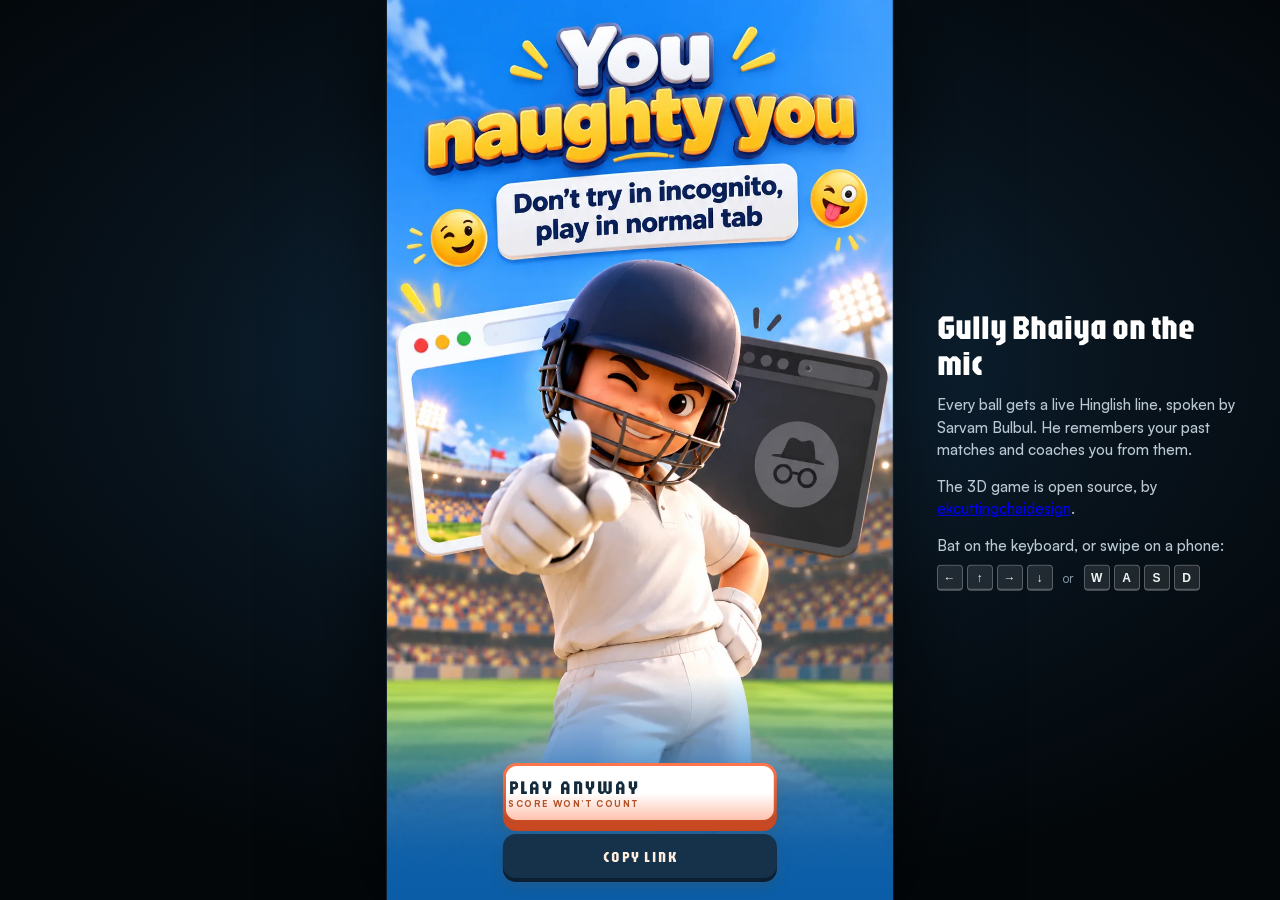
==== commit 4887b884: "Rename the 3D game to Gully Bhaiya Cricket, at /gully-bhaiya/ 'Hitman' sounds like an assassin. Ever" ====
--- a/src/bulbul_build/web/hitman/index.html
+++ b/src/bulbul_build/web/hitman/index.html
@@ -4,24 +4,31 @@
     <meta charset="UTF-8" />
     <meta name="viewport" content="width=device-width, initial-scale=1.0, viewport-fit=cover" />
     <meta name="theme-color" content="#101e2c" />
-    <meta name="description" content="Own the crease. A free 3D cricket batting challenge: five overs, three wickets, and one high score to chase." />
-    <meta property="og:title" content="Hitman Cricket — Own the crease" />
-    <meta property="og:description" content="Five overs. Three wickets. Swipe to bat on your phone, or play with your keyboard. Can you beat your friends?" />
+    <meta name="description" content="Bat five overs while Gully Bhaiya commentates every ball live in Hinglish, voiced by Sarvam Bulbul Flash." />
+    <meta property="og:title" content="Gully Bhaiya Cricket" />
+    <meta property="og:description" content="Five overs, three wickets, and Gully Bhaiya on the mic for every ball. Can you beat your friends?" />
     <meta property="og:type" content="website" />
-    <title>Hitman Cricket with Gully Bhaiya — live Bulbul commentary</title>
+    <title>Gully Bhaiya Cricket — live Bulbul commentary</title>
     <link rel="icon" type="image/svg+xml" href="favicon.svg" />
-    <script type="module" crossorigin src="./assets/index-Nsy9XNkb.js"></script>
+    <script type="module" crossorigin src="./assets/index--ZIOy9gs.js"></script>
     <link rel="stylesheet" crossorigin href="./assets/index-D9Z8bbil.css">
   </head>
   <body>
     <div id="app"></div>
     <!-- Beside the game on a desktop, where there is room (see .desk-note in styles.css). -->
     <!-- Bulbul build: features that need the game's own server, or stand between the player and the innings. -->
+    <style>
+      /* The cover's title, in the game's display font, where its logo image was. */
+      .bb-title{margin:0;text-align:center;font-family:var(--f-display);line-height:.92;color:#fff;
+        text-shadow:0 3px 0 #b5470f,0 6px 14px rgba(0,0,0,.45);transform:rotate(-4deg)}
+      .bb-title span{display:block;font-size:min(calc(var(--u) * 52),6.2cqh);color:#ffc93c}
+      .bb-title b{display:block;font-size:min(calc(var(--u) * 64),7.6cqh);font-weight:400}
+    </style>
     <style>#cover-profile,#feedback-open,#feedback-pause,#feedback-card,#challenge-set,#card-key,.ec-player{display:none!important}</style>
     <aside class="desk-note" aria-label="About this page">
       <h2>Gully Bhaiya on the mic</h2>
       <p>Every ball gets a live Hinglish line, spoken by Sarvam Bulbul. He remembers your past matches and coaches you from them.</p>
-      <p class="bb-credit">Game: <a href="https://github.com/ekcuttingchaidesign/Hitman-Cricket" target="_blank" rel="noopener">Hitman Cricket</a> by ekcuttingchaidesign.</p>
+      <p class="bb-credit">The 3D game is open source, by <a href="https://github.com/ekcuttingchaidesign/Hitman-Cricket" target="_blank" rel="noopener">ekcuttingchaidesign</a>.</p>
       <p>Bat on the keyboard, or swipe on a phone:</p>
       <div class="desk-keys"><span class="desk-keyset"><kbd>←</kbd><kbd>↑</kbd><kbd>→</kbd><kbd>↓</kbd></span><span>or</span><span class="desk-keyset"><kbd>W</kbd><kbd>A</kbd><kbd>S</kbd><kbd>D</kbd></span></div>
     </aside>
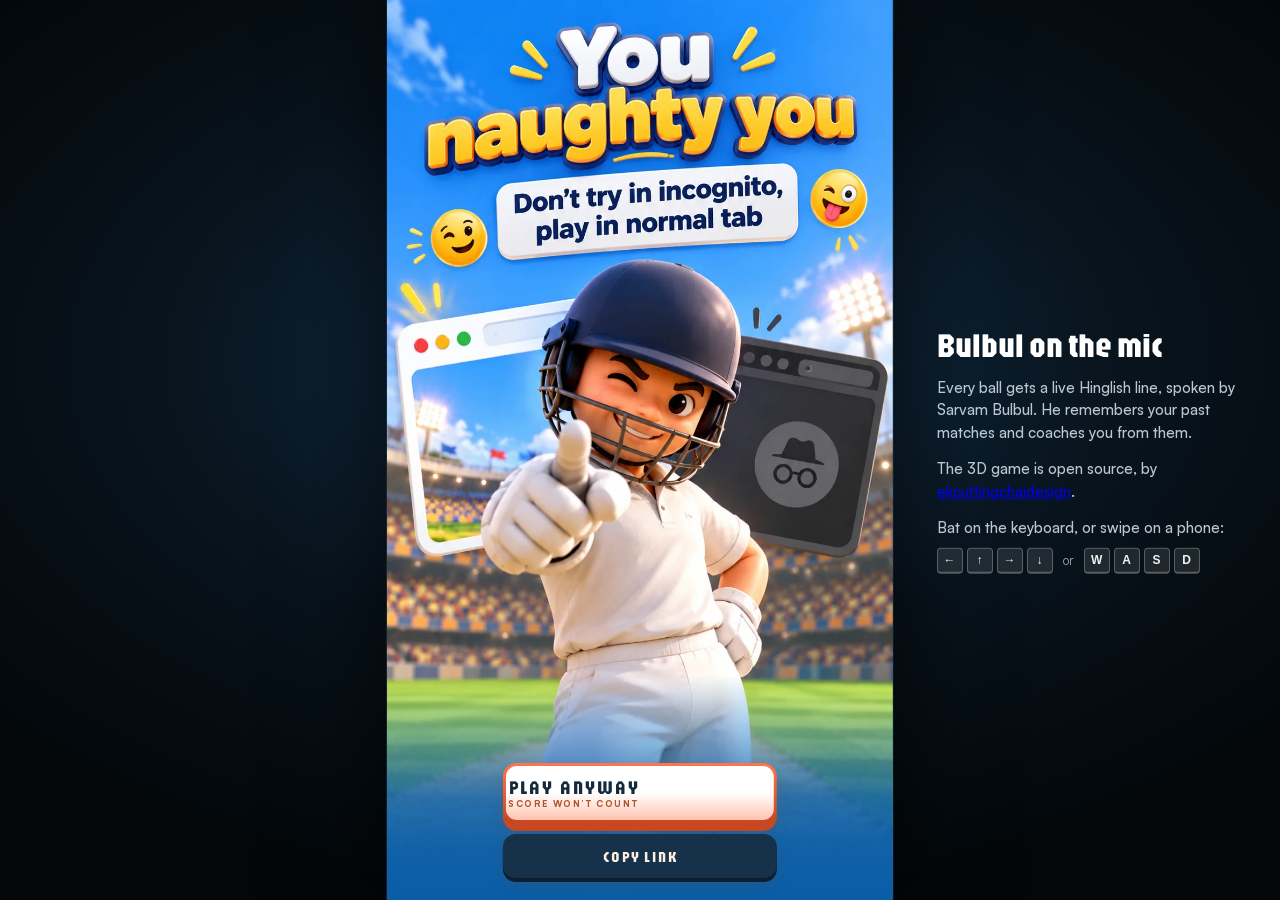
==== commit bd39dc82: "Rename the 3D game to Bulbul Flash Cricket, at /bulbul-flash/; commentator 'Bulbul' 'Gully Bhaiya' i" ====
--- a/src/bulbul_build/web/hitman/index.html
+++ b/src/bulbul_build/web/hitman/index.html
@@ -4,13 +4,13 @@
     <meta charset="UTF-8" />
     <meta name="viewport" content="width=device-width, initial-scale=1.0, viewport-fit=cover" />
     <meta name="theme-color" content="#101e2c" />
-    <meta name="description" content="Bat five overs while Gully Bhaiya commentates every ball live in Hinglish, voiced by Sarvam Bulbul Flash." />
-    <meta property="og:title" content="Gully Bhaiya Cricket" />
-    <meta property="og:description" content="Five overs, three wickets, and Gully Bhaiya on the mic for every ball. Can you beat your friends?" />
+    <meta name="description" content="Bat five overs while Bulbul commentates every ball live in Hinglish, voiced by Sarvam Bulbul Flash." />
+    <meta property="og:title" content="Bulbul Flash Cricket" />
+    <meta property="og:description" content="Five overs, three wickets, and Bulbul on the mic for every ball. Can you beat your friends?" />
     <meta property="og:type" content="website" />
-    <title>Gully Bhaiya Cricket — live Bulbul commentary</title>
+    <title>Bulbul Flash Cricket — live Bulbul commentary</title>
     <link rel="icon" type="image/svg+xml" href="favicon.svg" />
-    <script type="module" crossorigin src="./assets/index--ZIOy9gs.js"></script>
+    <script type="module" crossorigin src="./assets/index-D74jF9BB.js"></script>
     <link rel="stylesheet" crossorigin href="./assets/index-D9Z8bbil.css">
   </head>
   <body>
@@ -26,14 +26,14 @@
     </style>
     <style>#cover-profile,#feedback-open,#feedback-pause,#feedback-card,#challenge-set,#card-key,.ec-player{display:none!important}</style>
     <aside class="desk-note" aria-label="About this page">
-      <h2>Gully Bhaiya on the mic</h2>
+      <h2>Bulbul on the mic</h2>
       <p>Every ball gets a live Hinglish line, spoken by Sarvam Bulbul. He remembers your past matches and coaches you from them.</p>
       <p class="bb-credit">The 3D game is open source, by <a href="https://github.com/ekcuttingchaidesign/Hitman-Cricket" target="_blank" rel="noopener">ekcuttingchaidesign</a>.</p>
       <p>Bat on the keyboard, or swipe on a phone:</p>
       <div class="desk-keys"><span class="desk-keyset"><kbd>←</kbd><kbd>↑</kbd><kbd>→</kbd><kbd>↓</kbd></span><span>or</span><span class="desk-keyset"><kbd>W</kbd><kbd>A</kbd><kbd>S</kbd><kbd>D</kbd></span></div>
     </aside> 
-    <!-- bulbul-build: Gully Bhaiya live commentary (Sarvam Bulbul). The game is Hitman Cricket by ekcuttingchaidesign. -->
+    <!-- bulbul-build: Bulbul live commentary (Sarvam Bulbul). The game is Hitman Cricket by ekcuttingchaidesign. -->
     <script src="/static/hitman-voice.js"></script>
     <!-- bulbul-build: the highlight reel and its Share button (records in the browser). -->
     <script src="/static/hitman-reel.js"></script>
